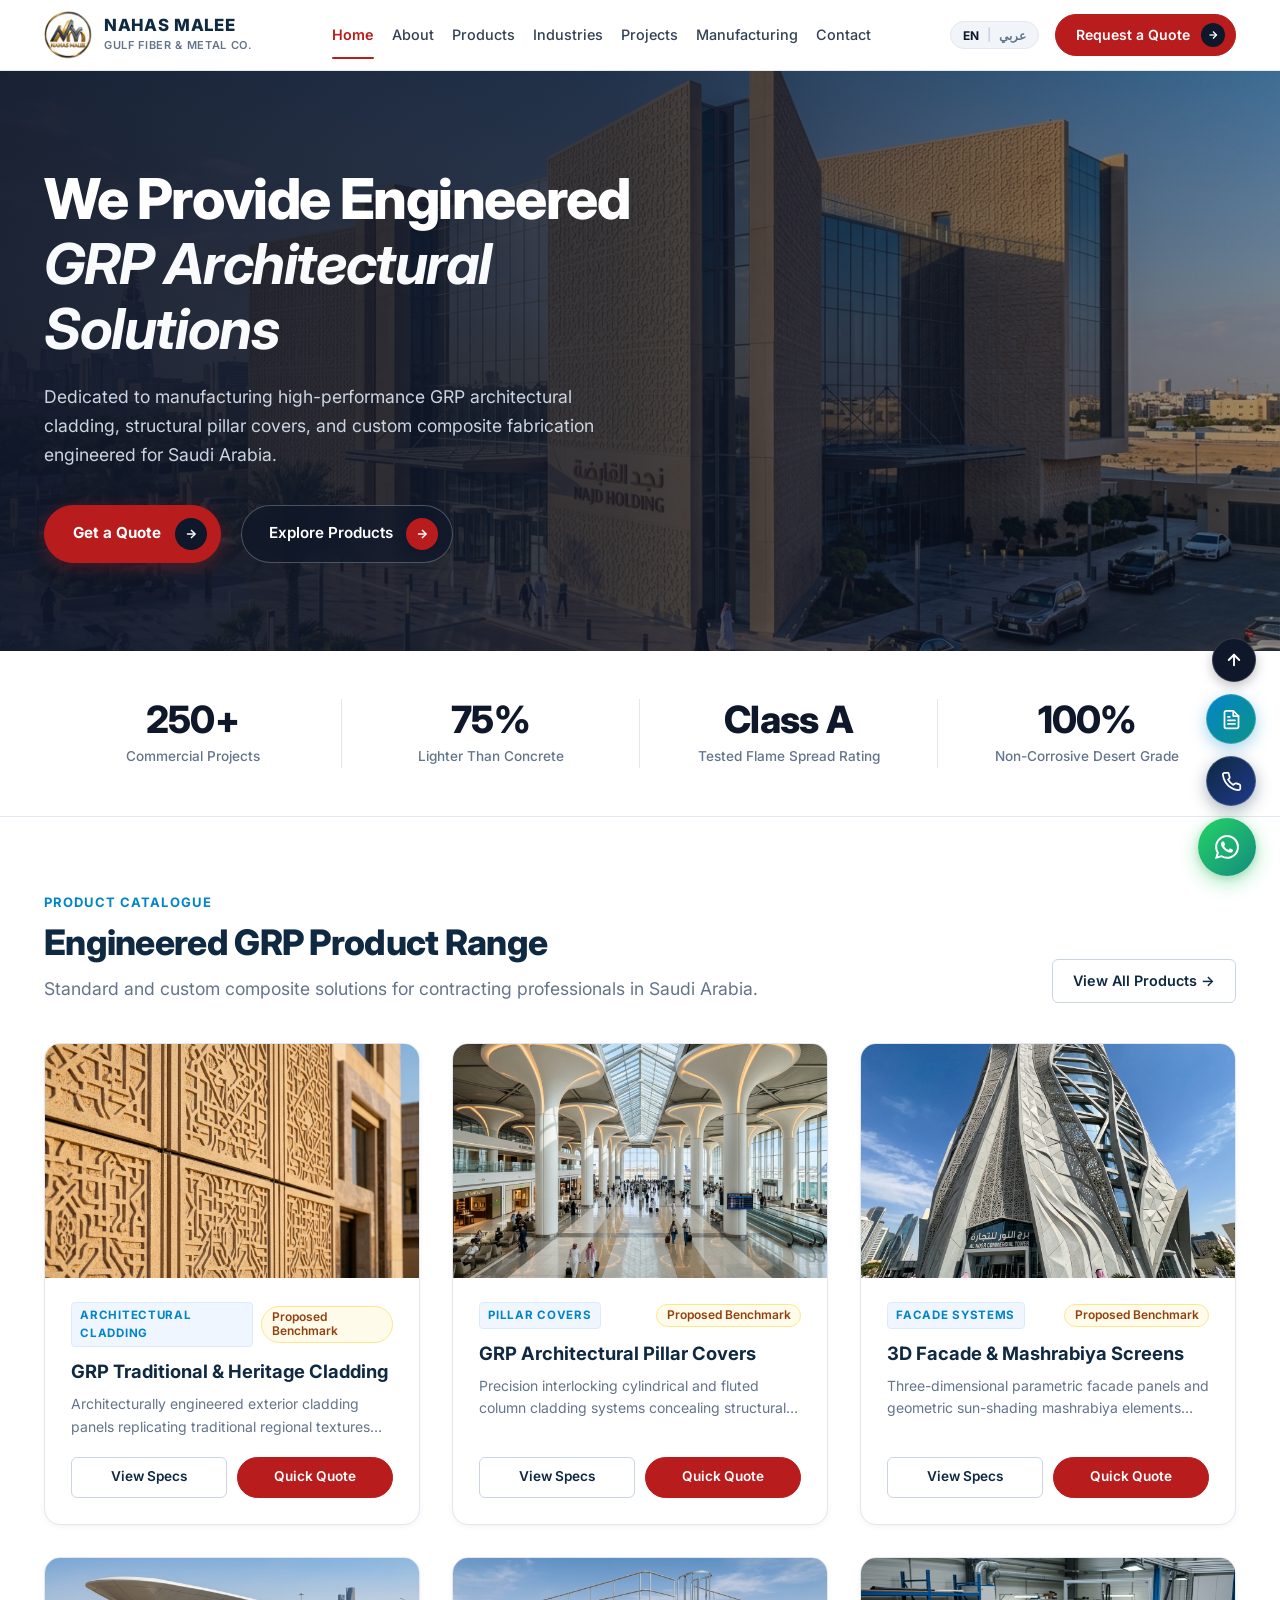
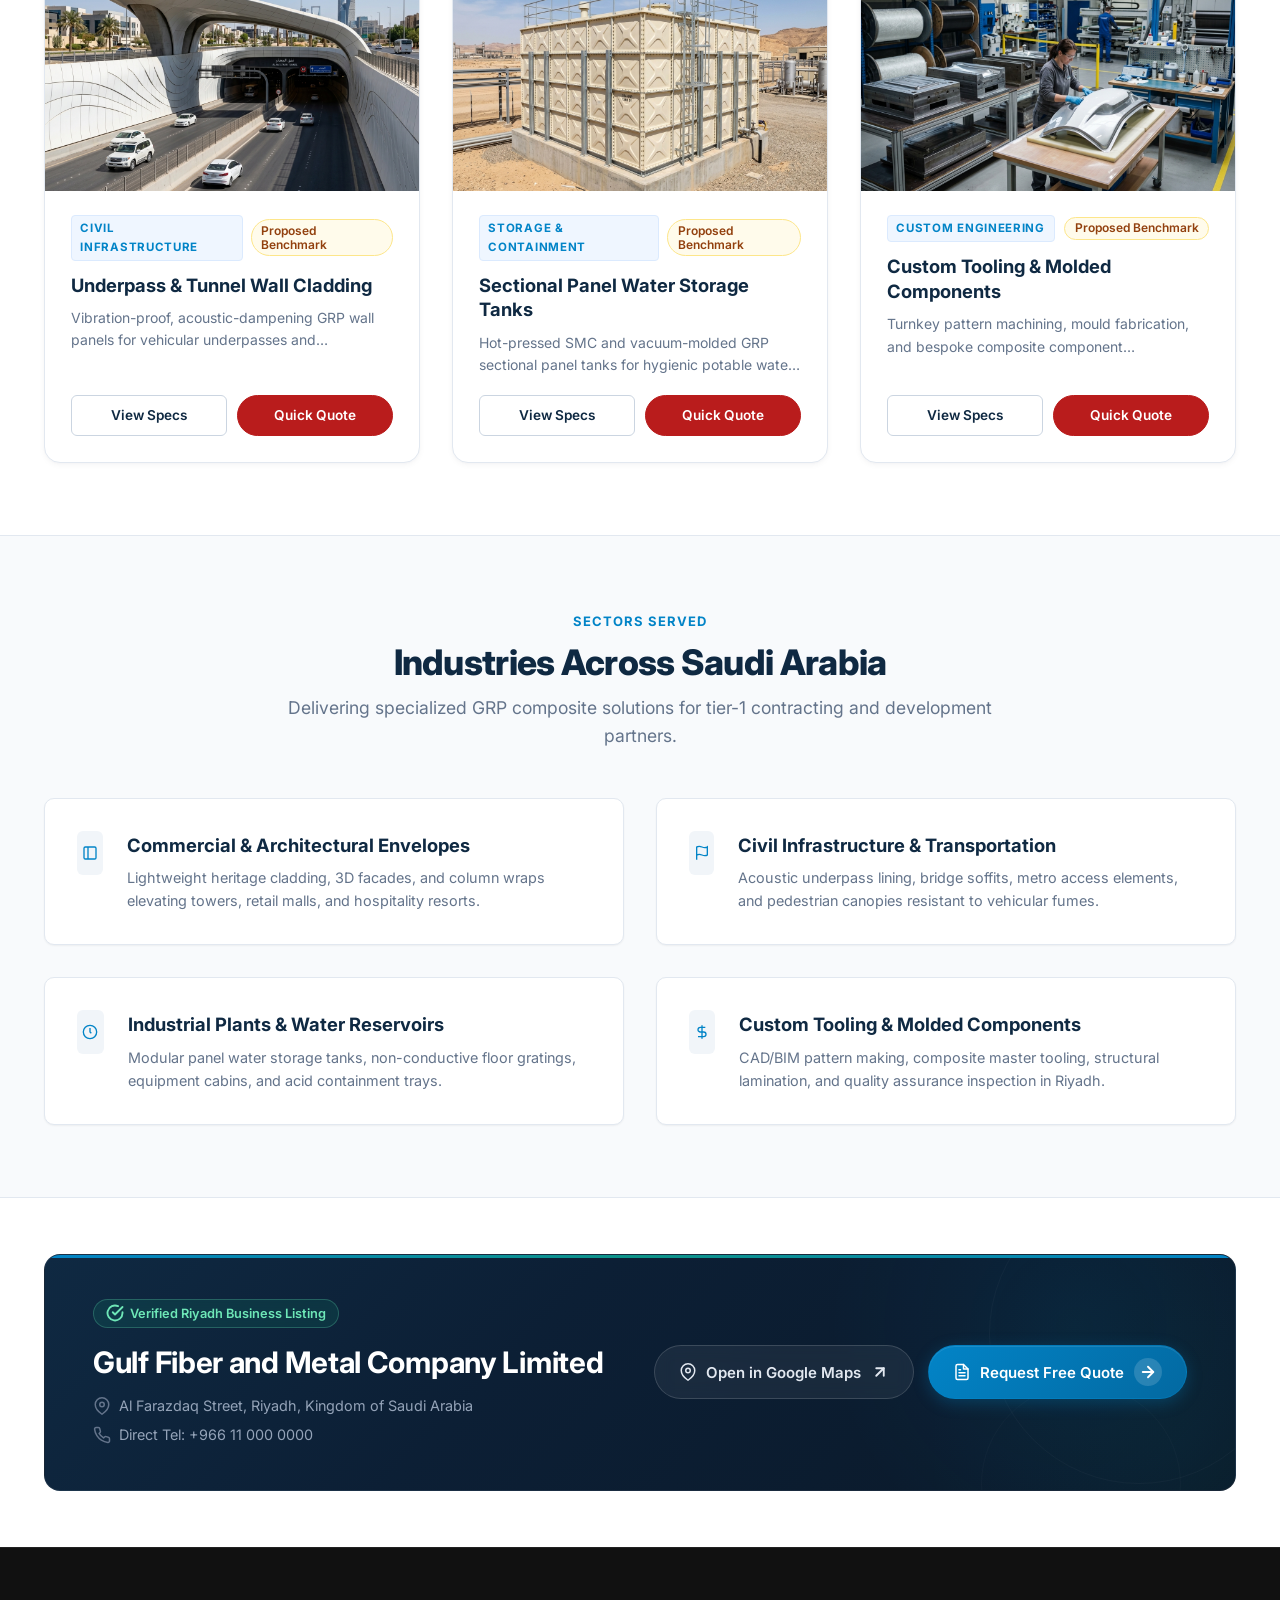
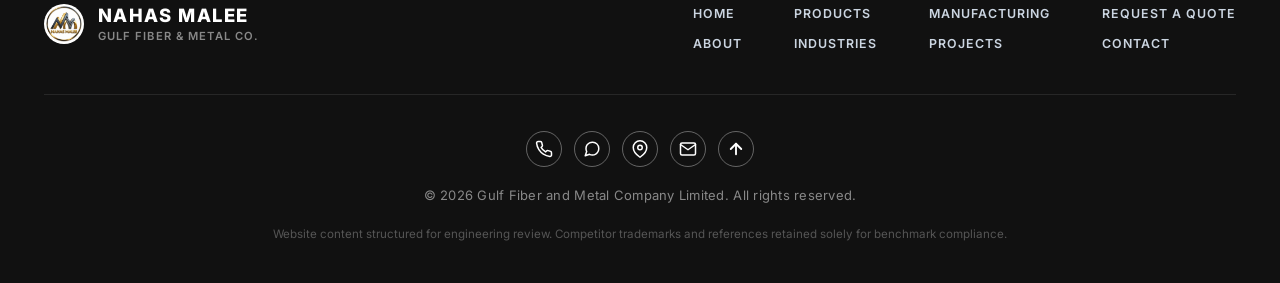
==== index.html @ 070c6c9c "Initial commit of Metals & Fibres website" ====
<!DOCTYPE html>
<html lang="en" dir="ltr">
<head>
  <meta charset="UTF-8">
  <meta name="viewport" content="width=device-width, initial-scale=1.0">
  <title data-i18n="siteTitle">Gulf Fiber and Metal Company Limited | Engineered GRP Solutions</title>
  <meta name="description" content="Gulf Fiber and Metal Company Limited is a leading GRP (Glass Reinforced Plastic) composite and architectural manufacturer in Riyadh, Saudi Arabia. Manufacturing traditional cladding, pillar covers, facades, and industrial containment.">
  <meta name="keywords" content="GRP manufacturer Riyadh, GRP cladding Saudi Arabia, GRP pillar covers, fiberglass panels Riyadh, architectural composite Saudi Arabia, Gulf Fiber and Metal">
  <meta name="author" content="Gulf Fiber and Metal Company Limited">
  
  <!-- Open Graph -->
  <meta property="og:type" content="website">
  <meta property="og:title" content="Gulf Fiber and Metal Company Limited | Engineered GRP Solutions">
  <meta property="og:description" content="Engineered GRP composite solutions for modern construction and infrastructure in Saudi Arabia.">
  <meta property="og:image" content="images/hero-cladding.jpg">
  <meta property="og:locale" content="en_US">
  <meta property="og:locale:alternate" content="ar_SA">

  <!-- Schema.org JSON-LD -->
  <script type="application/ld+json">
  {
    "@context": "https://schema.org",
    "@type": "LocalBusiness",
    "name": "Gulf Fiber and Metal Company Limited",
    "alternateName": "شركة الخليج للألياف والمعادن المحدودة",
    "description": "Manufacturer of Glass Reinforced Plastic (GRP) architectural cladding, pillar covers, 3D facades, and industrial composite solutions.",
    "address": {
      "@type": "PostalAddress",
      "streetAddress": "Al Farazdaq Street",
      "addressLocality": "Riyadh",
      "addressRegion": "Riyadh Province",
      "addressCountry": "SA"
    },
    "geo": {
      "@type": "GeoCoordinates",
      "latitude": "24.6644",
      "longitude": "46.7262"
    },
    "hasMap": "https://maps.app.goo.gl/xMrUYhAomJYPqUns5",
    "priceRange": "$$$",
    "currenciesAccepted": "SAR"
  }
  </script>

  <!-- Google Fonts: Inter & IBM Plex Sans Arabic -->
  <link rel="preconnect" href="https://fonts.googleapis.com">
  <link rel="preconnect" href="https://fonts.gstatic.com" crossorigin>
  <link href="https://fonts.googleapis.com/css2?family=IBM+Plex+Sans+Arabic:wght@400;500;600;700&family=Inter:wght@400;500;600;700;800&display=swap" rel="stylesheet">

  <!-- Stylesheets -->
  <link rel="stylesheet" href="css/main.css">
  <link rel="stylesheet" href="css/rtl.css">
</head>
<body>

  <!-- Minimal Sleek Navigation matching user reference -->
  <header class="site-header">
    <div class="container header-inner">
      <a href="index.html" class="brand-logo" aria-label="Nahas Malee - Gulf Fiber and Metal Company Limited">
        <img src="images/logo-nahas-malee.jpg" alt="Nahas Malee - Gulf Fiber and Metal Logo">
        <div class="brand-info">
          <span class="brand-name" data-i18n="brandName">NAHAS MALEE</span>
          <span class="brand-tagline" data-i18n="brandSub">Gulf Fiber &amp; Metal Co.</span>
        </div>
      </a>

      <!-- Desktop Nav with single-line concise items -->
      <nav class="main-nav" aria-label="Main Navigation">
        <a href="index.html" class="nav-link active" data-i18n="navHome">Home</a>
        <a href="about.html" class="nav-link" data-i18n="navAbout">About</a>
        <a href="products.html" class="nav-link" data-i18n="navProducts">Products</a>
        <a href="industries.html" class="nav-link" data-i18n="navIndustries">Industries</a>
        <a href="projects.html" class="nav-link" data-i18n="navProjects">Projects</a>
        <a href="manufacturing.html" class="nav-link" data-i18n="navManufacturing">Manufacturing</a>
        <a href="contact.html" class="nav-link" data-i18n="navContact">Contact</a>
      </nav>

      <div class="header-right">
        <!-- Language Switcher -->
        <div class="lang-badge">
          <button type="button" class="lang-btn active" data-lang="en">EN</button>
          <span style="color: #CBD5E1;">|</span>
          <button type="button" class="lang-btn" data-lang="ar">عربي</button>
        </div>

        <a href="quote.html" class="btn-header-quote">
          <span data-i18n="requestQuoteNav">Request a Quote</span>
          <span class="arrow-circle">
            <svg viewBox="0 0 24 24" fill="none" stroke="currentColor" stroke-width="2.5"><line x1="5" y1="12" x2="19" y2="12"></line><polyline points="12 5 19 12 12 19"></polyline></svg>
          </span>
        </a>

        <!-- Mobile Toggle -->
        <button type="button" class="mobile-toggle" id="mobileToggle" aria-label="Toggle navigation menu">
          <svg viewBox="0 0 24 24" fill="none" stroke="currentColor" stroke-width="2"><line x1="3" y1="12" x2="21" y2="12"></line><line x1="3" y1="6" x2="21" y2="6"></line><line x1="3" y1="18" x2="21" y2="18"></line></svg>
        </button>
      </div>
    </div>
  </header>

  <!-- Mobile Drawer Menu -->
  <div class="mobile-nav-drawer" id="mobileDrawer">
    <nav class="mobile-nav-links">
      <a href="index.html" class="nav-link active" data-i18n="navHome">Home</a>
      <a href="about.html" class="nav-link" data-i18n="navAbout">About</a>
      <a href="products.html" class="nav-link" data-i18n="navProducts">Products</a>
      <a href="industries.html" class="nav-link" data-i18n="navIndustries">Industries</a>
      <a href="projects.html" class="nav-link" data-i18n="navProjects">Projects</a>
      <a href="manufacturing.html" class="nav-link" data-i18n="navManufacturing">Manufacturing</a>
      <a href="contact.html" class="nav-link" data-i18n="navContact">Contact</a>
    </nav>
    <div class="mobile-nav-cta">
      <a href="quote.html" class="btn-primary" data-i18n="requestQuoteNav">Request a Quote</a>
    </div>
  </div>

  <!-- ROOFTIX-STYLE CINEMATIC HERO SECTION -->
  <section class="hero-cinematic">
    <div class="container">
      <div class="hero-cinematic-inner">
        
        <!-- Headline Matching Reference -->
        <h1 class="hero-cinematic-title">
          <span data-i18n="heroTitle1">We Provide Engineered</span><br>
          <em data-i18n="heroTitle2">GRP Architectural Solutions</em>
        </h1>

        <!-- Lead Paragraph -->
        <p class="hero-cinematic-lead" data-i18n="heroSubtext">
          Dedicated to manufacturing high-performance GRP architectural cladding, structural pillar covers, and custom composite fabrication engineered for Saudi Arabia.
        </p>

        <!-- Two Action Buttons with Round Arrow Circles -->
        <div class="hero-cinematic-actions">
          <a href="quote.html" class="btn-pill-primary">
            <span data-i18n="btnRequestQuote">Get a Quote</span>
            <span class="arrow-circle">
              <svg viewBox="0 0 24 24" fill="none" stroke="currentColor" stroke-width="2.5"><line x1="5" y1="12" x2="19" y2="12"></line><polyline points="12 5 19 12 12 19"></polyline></svg>
            </span>
          </a>
          <a href="products.html" class="btn-pill-secondary">
            <span data-i18n="btnExploreProducts">Explore Products</span>
            <span class="arrow-circle">
              <svg viewBox="0 0 24 24" fill="none" stroke="currentColor" stroke-width="2.5"><line x1="5" y1="12" x2="19" y2="12"></line><polyline points="12 5 19 12 12 19"></polyline></svg>
            </span>
          </a>
        </div>

      </div>
    </div>
  </section>

  <!-- Metrics Strip Centered with Dividers matching Rooftix -->
  <div class="metrics-strip">
    <div class="container metrics-grid">
      <div class="metric-item">
        <span class="metric-val">250+</span>
        <span class="metric-label">Commercial Projects</span>
      </div>
      <div class="metric-item">
        <span class="metric-val">75%</span>
        <span class="metric-label">Lighter Than Concrete</span>
      </div>
      <div class="metric-item">
        <span class="metric-val">Class A</span>
        <span class="metric-label">Tested Flame Spread Rating</span>
      </div>
      <div class="metric-item">
        <span class="metric-val">100%</span>
        <span class="metric-label">Non-Corrosive Desert Grade</span>
      </div>
    </div>
  </div>

  <!-- Featured Products Section (Real Photography) -->
  <section class="section">
    <div class="container">
      <div style="display: flex; justify-content: space-between; align-items: flex-end; margin-bottom: 2.5rem; flex-wrap: wrap; gap: 1rem;">
        <div>
          <span class="section-eyebrow">Product Catalogue</span>
          <h2 class="section-title">Engineered GRP Product Range</h2>
          <p class="section-lead">Standard and custom composite solutions for contracting professionals in Saudi Arabia.</p>
        </div>
        <a href="products.html" class="btn-outline">
          View All Products &rarr;
        </a>
      </div>

      <div class="grid-3">
        <!-- Product 1 -->
        <div class="product-card">
          <div class="product-img-wrap">
            <img src="images/prod-cladding.jpg" alt="GRP Traditional Heritage Cladding" loading="lazy">
          </div>
          <div class="product-body">
            <div class="product-meta">
              <span class="product-category-tag">Architectural Cladding</span>
              <span class="badge badge-proposed">Proposed Benchmark</span>
            </div>
            <h3 class="product-title">GRP Traditional &amp; Heritage Cladding</h3>
            <p class="product-desc">Architecturally engineered exterior cladding panels replicating traditional regional textures with lightweight durability and extreme UV resistance.</p>
            <div class="product-actions">
              <a href="product-detail.html?id=grp-traditional-cladding" class="btn-outline">View Specs</a>
              <a href="quote.html?product=GRP%20Traditional%20Cladding" class="btn-primary">Quick Quote</a>
            </div>
          </div>
        </div>

        <!-- Product 2 -->
        <div class="product-card">
          <div class="product-img-wrap">
            <img src="images/prod-pillar.jpg" alt="GRP Architectural Pillar Covers" loading="lazy">
          </div>
          <div class="product-body">
            <div class="product-meta">
              <span class="product-category-tag">Pillar Covers</span>
              <span class="badge badge-proposed">Proposed Benchmark</span>
            </div>
            <h3 class="product-title">GRP Architectural Pillar Covers</h3>
            <p class="product-desc">Precision interlocking cylindrical and fluted column cladding systems concealing structural steel columns with seamless concealed brackets.</p>
            <div class="product-actions">
              <a href="product-detail.html?id=grp-pillar-covers" class="btn-outline">View Specs</a>
              <a href="quote.html?product=GRP%20Pillar%20Covers" class="btn-primary">Quick Quote</a>
            </div>
          </div>
        </div>

        <!-- Product 3 -->
        <div class="product-card">
          <div class="product-img-wrap">
            <img src="images/prod-facade.jpg" alt="3D Facade and Mashrabiya Screens" loading="lazy">
          </div>
          <div class="product-body">
            <div class="product-meta">
              <span class="product-category-tag">Facade Systems</span>
              <span class="badge badge-proposed">Proposed Benchmark</span>
            </div>
            <h3 class="product-title">3D Facade &amp; Mashrabiya Screens</h3>
            <p class="product-desc">Three-dimensional parametric facade panels and geometric sun-shading mashrabiya elements engineered for modern Saudi commercial towers.</p>
            <div class="product-actions">
              <a href="product-detail.html?id=grp-facade-elements" class="btn-outline">View Specs</a>
              <a href="quote.html?product=3D%20Facade%20Screens" class="btn-primary">Quick Quote</a>
            </div>
          </div>
        </div>

        <!-- Product 4 -->
        <div class="product-card">
          <div class="product-img-wrap">
            <img src="images/prod-canopy.jpg" alt="Underpass and Tunnel Wall Cladding" loading="lazy">
          </div>
          <div class="product-body">
            <div class="product-meta">
              <span class="product-category-tag">Civil Infrastructure</span>
              <span class="badge badge-proposed">Proposed Benchmark</span>
            </div>
            <h3 class="product-title">Underpass &amp; Tunnel Wall Cladding</h3>
            <p class="product-desc">Vibration-proof, acoustic-dampening GRP wall panels for vehicular underpasses and cantilevered architectural entrance canopies.</p>
            <div class="product-actions">
              <a href="product-detail.html?id=grp-canopies-underpass" class="btn-outline">View Specs</a>
              <a href="quote.html?product=Underpass%20Wall%20Cladding" class="btn-primary">Quick Quote</a>
            </div>
          </div>
        </div>

        <!-- Product 5 -->
        <div class="product-card">
          <div class="product-img-wrap">
            <img src="images/prod-tank.jpg" alt="Sectional Panel Water Tanks" loading="lazy">
          </div>
          <div class="product-body">
            <div class="product-meta">
              <span class="product-category-tag">Storage &amp; Containment</span>
              <span class="badge badge-proposed">Proposed Benchmark</span>
            </div>
            <h3 class="product-title">Sectional Panel Water Storage Tanks</h3>
            <p class="product-desc">Hot-pressed SMC and vacuum-molded GRP sectional panel tanks for hygienic potable water, irrigation, and firefighting reserves.</p>
            <div class="product-actions">
              <a href="product-detail.html?id=grp-sectional-water-tanks" class="btn-outline">View Specs</a>
              <a href="quote.html?product=Sectional%20Water%20Tanks" class="btn-primary">Quick Quote</a>
            </div>
          </div>
        </div>

        <!-- Product 6 -->
        <div class="product-card">
          <div class="product-img-wrap">
            <img src="images/prod-custom.jpg" alt="Custom Molded Composite Components" loading="lazy">
          </div>
          <div class="product-body">
            <div class="product-meta">
              <span class="product-category-tag">Custom Engineering</span>
              <span class="badge badge-proposed">Proposed Benchmark</span>
            </div>
            <h3 class="product-title">Custom Tooling &amp; Molded Components</h3>
            <p class="product-desc">Turnkey pattern machining, mould fabrication, and bespoke composite component manufacturing directly from your CAD/BIM specifications.</p>
            <div class="product-actions">
              <a href="product-detail.html?id=grp-custom-fabrication" class="btn-outline">View Specs</a>
              <a href="quote.html?product=Custom%20Moulded%20GRP" class="btn-primary">Quick Quote</a>
            </div>
          </div>
        </div>
      </div>
    </div>
  </section>

  <!-- Industries Grid Section -->
  <section class="section section-subtle">
    <div class="container">
      <div class="section-header text-center">
        <span class="section-eyebrow">Sectors Served</span>
        <h2 class="section-title">Industries Across Saudi Arabia</h2>
        <p class="section-lead">Delivering specialized GRP composite solutions for tier-1 contracting and development partners.</p>
      </div>

      <div class="grid-2">
        <div class="card" style="display: flex; gap: 1.5rem; align-items: flex-start;">
          <div class="card-icon" style="margin-bottom: 0;">
            <svg viewBox="0 0 24 24" fill="none" stroke="currentColor" stroke-width="2"><rect x="3" y="3" width="18" height="18" rx="2" ry="2"></rect><line x1="9" y1="3" x2="9" y2="21"></line></svg>
          </div>
          <div>
            <h3 style="font-size: 1.15rem; margin-bottom: 0.35rem; color: #0F2942;">Commercial &amp; Architectural Envelopes</h3>
            <p style="font-size: 0.9rem; color: #64748B; margin-bottom: 0;">Lightweight heritage cladding, 3D facades, and column wraps elevating towers, retail malls, and hospitality resorts.</p>
          </div>
        </div>

        <div class="card" style="display: flex; gap: 1.5rem; align-items: flex-start;">
          <div class="card-icon" style="margin-bottom: 0;">
            <svg viewBox="0 0 24 24" fill="none" stroke="currentColor" stroke-width="2"><path d="M4 15s1-1 4-1 5 2 8 2 4-1 4-1V3s-1 1-4 1-5-2-8-2-4 1-4 1z"></path><line x1="4" y1="22" x2="4" y2="15"></line></svg>
          </div>
          <div>
            <h3 style="font-size: 1.15rem; margin-bottom: 0.35rem; color: #0F2942;">Civil Infrastructure &amp; Transportation</h3>
            <p style="font-size: 0.9rem; color: #64748B; margin-bottom: 0;">Acoustic underpass lining, bridge soffits, metro access elements, and pedestrian canopies resistant to vehicular fumes.</p>
          </div>
        </div>

        <div class="card" style="display: flex; gap: 1.5rem; align-items: flex-start;">
          <div class="card-icon" style="margin-bottom: 0;">
            <svg viewBox="0 0 24 24" fill="none" stroke="currentColor" stroke-width="2"><circle cx="12" cy="12" r="10"></circle><polyline points="12 6 12 12 14 14"></polyline></svg>
          </div>
          <div>
            <h3 style="font-size: 1.15rem; margin-bottom: 0.35rem; color: #0F2942;">Industrial Plants &amp; Water Reservoirs</h3>
            <p style="font-size: 0.9rem; color: #64748B; margin-bottom: 0;">Modular panel water storage tanks, non-conductive floor gratings, equipment cabins, and acid containment trays.</p>
          </div>
        </div>

        <div class="card" style="display: flex; gap: 1.5rem; align-items: flex-start;">
          <div class="card-icon" style="margin-bottom: 0;">
            <svg viewBox="0 0 24 24" fill="none" stroke="currentColor" stroke-width="2"><path d="M12 2v20M17 5H9.5a3.5 3.5 0 0 0 0 7h5a3.5 3.5 0 0 1 0 7H6"></path></svg>
          </div>
          <div>
            <h3 style="font-size: 1.15rem; margin-bottom: 0.35rem; color: #0F2942;">Custom Tooling &amp; Molded Components</h3>
            <p style="font-size: 0.9rem; color: #64748B; margin-bottom: 0;">CAD/BIM pattern making, composite master tooling, structural lamination, and quality assurance inspection in Riyadh.</p>
          </div>
        </div>
      </div>
    </div>
  </section>

  <!-- Riyadh Office Location Ribbon -->
  <section class="section" style="padding-top: 3.5rem; padding-bottom: 3.5rem;">
    <div class="container">
      <div class="office-ribbon">
        <!-- Decorative background pattern -->
        <div class="office-ribbon-pattern" aria-hidden="true"></div>
        <!-- Accent top border -->
        <div class="office-ribbon-accent" aria-hidden="true"></div>

        <div class="office-ribbon-content">
          <!-- Left: Company info -->
          <div class="office-ribbon-info">
            <span class="badge badge-verified office-ribbon-badge">
              <svg width="14" height="14" viewBox="0 0 24 24" fill="none" stroke="currentColor" stroke-width="2.5" stroke-linecap="round" stroke-linejoin="round" style="flex-shrink:0"><path d="M22 11.08V12a10 10 0 1 1-5.93-9.14"/><polyline points="22 4 12 14.01 9 11.01"/></svg>
              Verified Riyadh Business Listing
            </span>
            <h2 class="office-ribbon-title">Gulf Fiber and Metal Company Limited</h2>
            <div class="office-ribbon-details">
              <div class="office-ribbon-detail-item">
                <svg width="16" height="16" viewBox="0 0 24 24" fill="none" stroke="currentColor" stroke-width="2" stroke-linecap="round" stroke-linejoin="round"><path d="M21 10c0 7-9 13-9 13s-9-6-9-13a9 9 0 0 1 18 0z"/><circle cx="12" cy="10" r="3"/></svg>
                <span>Al Farazdaq Street, Riyadh, Kingdom of Saudi Arabia</span>
              </div>
              <div class="office-ribbon-detail-item">
                <svg width="16" height="16" viewBox="0 0 24 24" fill="none" stroke="currentColor" stroke-width="2" stroke-linecap="round" stroke-linejoin="round"><path d="M22 16.92v3a2 2 0 0 1-2.18 2 19.79 19.79 0 0 1-8.63-3.07 19.5 19.5 0 0 1-6-6 19.79 19.79 0 0 1-3.07-8.67A2 2 0 0 1 4.11 2h3a2 2 0 0 1 2 1.72c.127.96.362 1.903.7 2.81a2 2 0 0 1-.45 2.11L8.09 9.91a16 16 0 0 0 6 6l1.27-1.27a2 2 0 0 1 2.11-.45c.907.338 1.85.573 2.81.7A2 2 0 0 1 22 16.92z"/></svg>
                <span>Direct Tel: +966 11 000 0000</span>
              </div>
            </div>
          </div>

          <!-- Right: Action buttons -->
          <div class="office-ribbon-actions">
            <a href="https://maps.app.goo.gl/xMrUYhAomJYPqUns5" target="_blank" rel="noopener noreferrer" class="office-ribbon-btn office-ribbon-btn-outline">
              <svg width="18" height="18" viewBox="0 0 24 24" fill="none" stroke="currentColor" stroke-width="2" stroke-linecap="round" stroke-linejoin="round"><path d="M21 10c0 7-9 13-9 13s-9-6-9-13a9 9 0 0 1 18 0z"/><circle cx="12" cy="10" r="3"/></svg>
              Open in Google Maps
              <svg width="14" height="14" viewBox="0 0 24 24" fill="none" stroke="currentColor" stroke-width="2.5" stroke-linecap="round" stroke-linejoin="round"><line x1="7" y1="17" x2="17" y2="7"/><polyline points="7 7 17 7 17 17"/></svg>
            </a>
            <a href="quote.html" class="office-ribbon-btn office-ribbon-btn-primary">
              <svg width="18" height="18" viewBox="0 0 24 24" fill="none" stroke="currentColor" stroke-width="2" stroke-linecap="round" stroke-linejoin="round"><path d="M14 2H6a2 2 0 0 0-2 2v16a2 2 0 0 0 2 2h12a2 2 0 0 0 2-2V8z"/><polyline points="14 2 14 8 20 8"/><line x1="16" y1="13" x2="8" y2="13"/><line x1="16" y1="17" x2="8" y2="17"/><polyline points="10 9 9 9 8 9"/></svg>
              Request Free Quote
              <span class="office-ribbon-btn-arrow">
                <svg width="16" height="16" viewBox="0 0 24 24" fill="none" stroke="currentColor" stroke-width="2.5" stroke-linecap="round" stroke-linejoin="round"><line x1="5" y1="12" x2="19" y2="12"/><polyline points="12 5 19 12 12 19"/></svg>
              </span>
            </a>
          </div>
        </div>
      </div>
    </div>
  </section>

  <!-- Minimal Dark Footer (Matches Reference Aesthetic) -->
  <footer class="site-footer">
    <div class="container">
      <div class="footer-top-row">
        <div class="footer-brand-block">
          <a href="index.html" class="footer-brand-link">
            <img src="images/logo-nahas-malee.jpg" alt="Nahas Malee Logo" class="footer-brand-logo-img">
            <div class="footer-brand-text">
              <span class="footer-brand-title" data-i18n="brandName">NAHAS MALEE</span>
              <span class="footer-brand-slogan" data-i18n="brandSub">GULF FIBER &amp; METAL CO.</span>
            </div>
          </a>
        </div>

        <nav class="footer-nav-columns" aria-label="Footer Navigation">
          <div class="footer-nav-col">
            <a href="index.html" data-i18n="navHome">Home</a>
            <a href="about.html" data-i18n="navAbout">About Us</a>
          </div>
          <div class="footer-nav-col">
            <a href="products.html" data-i18n="navProducts">Products</a>
            <a href="industries.html" data-i18n="navIndustries">Industries</a>
          </div>
          <div class="footer-nav-col">
            <a href="manufacturing.html" data-i18n="navManufacturing">Manufacturing</a>
            <a href="projects.html" data-i18n="navProjects">Projects</a>
          </div>
          <div class="footer-nav-col">
            <a href="quote.html" data-i18n="requestQuoteNav">Request Quote</a>
            <a href="contact.html" data-i18n="navContact">Contact Us</a>
          </div>
        </nav>
      </div>

      <div class="footer-divider-line"></div>

      <div class="footer-bottom-centered">
        <div class="footer-social-circles">
          <a href="tel:+966110000000" class="footer-circle-btn" aria-label="Phone" title="+966 11 000 0000">
            <svg width="15" height="15" viewBox="0 0 24 24" fill="none" stroke="currentColor" stroke-width="2" stroke-linecap="round" stroke-linejoin="round"><path d="M22 16.92v3a2 2 0 0 1-2.18 2 19.79 19.79 0 0 1-8.63-3.07 19.5 19.5 0 0 1-6-6 19.79 19.79 0 0 1-3.07-8.67A2 2 0 0 1 4.11 2h3a2 2 0 0 1 2 1.72c.127.96.362 1.903.7 2.81a2 2 0 0 1-.45 2.11L8.09 9.91a16 16 0 0 0 6 6l1.27-1.27a2 2 0 0 1 2.11-.45c.907.338 1.85.573 2.81.7A2 2 0 0 1 22 16.92z"/></svg>
          </a>
          <a href="https://wa.me/966500000000" target="_blank" rel="noopener noreferrer" class="footer-circle-btn" aria-label="WhatsApp" title="WhatsApp: +966 50 000 0000">
            <svg width="15" height="15" viewBox="0 0 24 24" fill="none" stroke="currentColor" stroke-width="2" stroke-linecap="round" stroke-linejoin="round"><path d="M21 11.5a8.38 8.38 0 0 1-.9 3.8 8.5 8.5 0 0 1-7.6 4.7 8.38 8.38 0 0 1-3.8-.9L3 21l1.9-5.7a8.38 8.38 0 0 1-.9-3.8 8.5 8.5 0 0 1 4.7-7.6 8.38 8.38 0 0 1 3.8-.9h.5a8.48 8.48 0 0 1 8 8v.5z"/></svg>
          </a>
          <a href="https://maps.app.goo.gl/xMrUYhAomJYPqUns5" target="_blank" rel="noopener noreferrer" class="footer-circle-btn" aria-label="Google Maps" title="Al Farazdaq St, Riyadh Location">
            <svg width="15" height="15" viewBox="0 0 24 24" fill="none" stroke="currentColor" stroke-width="2" stroke-linecap="round" stroke-linejoin="round"><path d="M21 10c0 7-9 13-9 13s-9-6-9-13a9 9 0 0 1 18 0z"/><circle cx="12" cy="10" r="3"/></svg>
          </a>
          <a href="mailto:info@gulffiber.sa" class="footer-circle-btn" aria-label="Email" title="info@gulffiber.sa">
            <svg width="15" height="15" viewBox="0 0 24 24" fill="none" stroke="currentColor" stroke-width="2" stroke-linecap="round" stroke-linejoin="round"><path d="M4 4h16c1.1 0 2 .9 2 2v12c0 1.1-.9 2-2 2H4c-1.1 0-2-.9-2-2V6c0-1.1.9-2 2-2z"/><polyline points="22,6 12,13 2,6"/></svg>
          </a>
          <button type="button" class="footer-circle-btn" onclick="window.scrollTo({top: 0, behavior: 'smooth'})" aria-label="Back to top" title="Scroll to top">
            <svg width="14" height="14" viewBox="0 0 24 24" fill="none" stroke="currentColor" stroke-width="2.5" stroke-linecap="round" stroke-linejoin="round"><line x1="12" y1="19" x2="12" y2="5"/><polyline points="5 12 12 5 19 12"/></svg>
          </button>
        </div>

        <p class="footer-copyright-text" data-i18n="footerCopyright">&copy; 2026 Gulf Fiber and Metal Company Limited. All rights reserved.</p>
        <p class="footer-compliance-text" data-i18n="legalNotice">Al Farazdaq St, Riyadh, KSA &bull; Engineering review benchmark framework</p>
      </div>
    </div>
  </footer>

  <!-- Floating Action Buttons (WhatsApp, Phone, Quote, Scroll to Top) -->
  <div class="floating-actions" id="floatingActions" role="region" aria-label="Quick Contact &amp; Actions">
    <button type="button" class="fab-btn fab-btn-top" id="fabScrollTop" aria-label="Back to top" data-i18n-title="fabScrollTop" title="Back to top">
      <svg width="18" height="18" viewBox="0 0 24 24" fill="none" stroke="currentColor" stroke-width="2.5" stroke-linecap="round" stroke-linejoin="round">
        <line x1="12" y1="19" x2="12" y2="5"></line>
        <polyline points="5 12 12 5 19 12"></polyline>
      </svg>
      <span class="fab-tooltip" data-i18n="fabScrollTop">Back to Top</span>
    </button>

    <a href="quote.html" class="fab-btn fab-btn-quote" aria-label="Request a Quote" data-i18n-title="fabQuote" title="Request a Quote">
      <svg width="20" height="20" viewBox="0 0 24 24" fill="none" stroke="currentColor" stroke-width="2" stroke-linecap="round" stroke-linejoin="round">
        <path d="M14 2H6a2 2 0 0 0-2 2v16a2 2 0 0 0 2 2h12a2 2 0 0 0 2-2V8z"></path>
        <polyline points="14 2 14 8 20 8"></polyline>
        <line x1="16" y1="13" x2="8" y2="13"></line>
        <line x1="16" y1="17" x2="8" y2="17"></line>
        <polyline points="10 9 9 9 8 9"></polyline>
      </svg>
      <span class="fab-tooltip" data-i18n="fabQuote">Request Quote</span>
    </a>

    <a href="tel:+966500000000" class="fab-btn fab-btn-phone" aria-label="Call +966 50 000 0000" data-i18n-title="fabPhone" title="Call Us: +966 50 000 0000">
      <svg width="20" height="20" viewBox="0 0 24 24" fill="none" stroke="currentColor" stroke-width="2" stroke-linecap="round" stroke-linejoin="round">
        <path d="M22 16.92v3a2 2 0 0 1-2.18 2 19.79 19.79 0 0 1-8.63-3.07 19.5 19.5 0 0 1-6-6 19.79 19.79 0 0 1-3.07-8.67A2 2 0 0 1 4.11 2h3a2 2 0 0 1 2 1.72c.127.96.362 1.903.7 2.81a2 2 0 0 1-.45 2.11L8.09 9.91a16 16 0 0 0 6 6l1.27-1.27a2 2 0 0 1 2.11-.45c.907.338 1.85.573 2.81.7A2 2 0 0 1 22 16.92z"></path>
      </svg>
      <span class="fab-tooltip" data-i18n="fabPhone">Call Us: +966 50 000 0000</span>
    </a>

    <a href="https://wa.me/966500000000?text=Hello%20Gulf%20Fiber%20and%20Metal%20Company.%20I%20would%20like%20to%20inquire%20about%20GRP%20products." target="_blank" rel="noopener noreferrer" class="fab-btn fab-btn-whatsapp" aria-label="Chat on WhatsApp" data-i18n-title="fabWhatsApp" title="Chat on WhatsApp">
      <span class="fab-pulse"></span>
      <svg width="28" height="28" viewBox="0 0 24 24" fill="currentColor">
        <path d="M17.472 14.382c-.297-.149-1.758-.867-2.03-.967-.273-.099-.471-.148-.67.15-.197.297-.767.966-.94 1.164-.173.199-.347.223-.644.075-.297-.15-1.255-.463-2.39-1.475-.883-.788-1.48-1.761-1.653-2.059-.173-.297-.018-.458.13-.606.134-.133.298-.347.446-.52.149-.174.198-.298.298-.497.099-.198.05-.371-.025-.52-.075-.149-.669-1.612-.916-2.207-.242-.579-.487-.5-.669-.51-.173-.008-.371-.01-.57-.01-.198 0-.52.074-.792.372-.272.297-1.04 1.016-1.04 2.479 0 1.462 1.065 2.875 1.213 3.074.149.198 2.096 3.2 5.077 4.487.709.306 1.262.489 1.694.625.712.227 1.36.195 1.871.118.571-.085 1.758-.719 2.006-1.413.248-.694.248-1.289.173-1.413-.074-.124-.272-.198-.57-.347m-5.421 7.403h-.004a9.87 9.87 0 01-5.031-1.378l-.361-.214-3.741.982.998-3.648-.235-.374a9.86 9.86 0 01-1.51-5.26c.001-5.45 4.436-9.884 9.888-9.884 2.64 0 5.122 1.03 6.988 2.898a9.825 9.825 0 012.893 6.994c-.003 5.45-4.437 9.884-9.885 9.884m8.413-18.297A11.815 11.815 0 0012.05 0C5.495 0 .16 5.335.157 11.892c0 2.096.547 4.142 1.588 5.945L.057 24l6.305-1.654a11.882 11.882 0 005.683 1.448h.005c6.554 0 11.89-5.335 11.893-11.893a11.821 11.821 0 00-3.48-8.413z"/>
      </svg>
      <span class="fab-tooltip" data-i18n="fabWhatsApp">Chat on WhatsApp</span>
    </a>
  </div>

  <!-- Scripts -->
  <script src="js/products-data.js"></script>
  <script src="js/i18n.js"></script>
  <script src="js/main.js"></script>
</body>
</html>
---- css/main.css ----
/**
 * Gulf Fiber and Metal Company Limited - Main Stylesheet
 * Engineered B2B Aesthetic inspired by clean modern hero architecture (PeakGuard reference)
 * Strictly constrained SVG icons, editorial heading typography, and real commercial photography.
 */

:root {
  /* Brand Colors */
  --color-sky-bg: #EEF5FB;
  --color-sky-light: #F7FAFC;
  --color-bg-page: #FFFFFF;
  --color-bg-card: #FFFFFF;
  --color-bg-subtle: #F8FAFC;
  --color-bg-dark: #0F172A;

  --color-primary: #0F2942;
  --color-primary-hover: #163E63;
  --color-accent: #0284C7;
  --color-accent-hover: #0369A1;
  --color-accent-teal: #0D9488;

  /* Typography Colors */
  --color-text-main: #0F172A;
  --color-text-body: #334155;
  --color-text-muted: #64748B;
  --color-text-light: #94A3B8;

  /* Borders */
  --color-border: #E2E8F0;
  --color-border-dark: #CBD5E1;

  /* Status Badges */
  --color-verified-bg: #ECFDF5;
  --color-verified-text: #065F46;
  --color-verified-border: #A7F3D0;
  
  --color-proposed-bg: #FFFBEB;
  --color-proposed-text: #92400E;
  --color-proposed-border: #FDE68A;

  /* Geometry & Shadows */
  --radius-xs: 4px;
  --radius-sm: 6px;
  --radius-md: 10px;
  --radius-lg: 16px;
  --radius-pill: 9999px;
  
  --shadow-sm: 0 1px 2px rgba(0,0,0,0.05);
  --shadow-md: 0 4px 6px -1px rgba(0,0,0,0.07), 0 2px 4px -2px rgba(0,0,0,0.05);
  --shadow-lg: 0 10px 25px -3px rgba(15, 23, 42, 0.08);
  --shadow-hero: 0 20px 40px -10px rgba(15, 41, 66, 0.16);

  --max-width: 1240px;
  --font-sans: 'Inter', -apple-system, BlinkMacSystemFont, 'Segoe UI', Roboto, Helvetica, Arial, sans-serif;
}

/* Base Reset & Box Sizing */
*, *::before, *::after {
  box-sizing: border-box;
  margin: 0;
  padding: 0;
}

html {
  font-size: 16px;
  scroll-behavior: smooth;
  text-size-adjust: 100%;
  overflow-x: hidden;
}

body {
  font-family: var(--font-sans);
  background-color: var(--color-bg-page);
  color: var(--color-text-body);
  line-height: 1.6;
  -webkit-font-smoothing: antialiased;
  -moz-osx-font-smoothing: grayscale;
  overflow-x: hidden;
  width: 100%;
}

/* CRITICAL FIX: Images and SVGs must NEVER blow up */
img {
  display: block;
  max-width: 100%;
  height: auto;
}

svg {
  display: inline-block;
  vertical-align: middle;
  flex-shrink: 0;
  width: 18px;
  height: 18px;
  max-width: 24px;
  max-height: 24px;
}

/* Explicit SVG size enforcement across all components */
.top-item svg,
.top-bar svg,
.footer-contact-item svg,
.card-icon svg {
  width: 16px !important;
  height: 16px !important;
  max-width: 16px !important;
  max-height: 16px !important;
  display: inline-block !important;
}

a {
  color: inherit;
  text-decoration: none;
  transition: all 0.15s ease;
}

button, input, select, textarea {
  font-family: inherit;
  font-size: inherit;
}

/* Container */
.container {
  width: 100%;
  max-width: var(--max-width);
  margin-left: auto;
  margin-right: auto;
  padding-left: 1.5rem;
  padding-right: 1.5rem;
}

/* Clean Top Navigation Bar */
.site-header {
  background-color: #FFFFFF;
  border-bottom: 1px solid var(--color-border);
  position: sticky;
  top: 0;
  z-index: 1000;
  box-shadow: 0 1px 4px rgba(0, 0, 0, 0.03);
}

.header-inner {
  display: flex;
  align-items: center;
  justify-content: space-between;
  height: 70px;
}

.brand-logo {
  display: flex;
  align-items: center;
  gap: 0.75rem;
  text-decoration: none;
}

.brand-logo img {
  height: 48px;
  width: 48px;
  object-fit: contain;
  border-radius: 50%;
  flex-shrink: 0;
  transition: transform 0.2s ease;
}

.brand-logo:hover img {
  transform: scale(1.04);
}

.brand-info {
  display: flex;
  flex-direction: column;
}

.brand-name {
  font-size: 1.05rem;
  font-weight: 800;
  color: #0F2942;
  line-height: 1.15;
  letter-spacing: 0.04em;
  text-transform: uppercase;
}

.brand-tagline {
  font-size: 0.6875rem;
  font-weight: 600;
  color: #64748B;
  letter-spacing: 0.06em;
  text-transform: uppercase;
  margin-top: 2px;
}

.main-nav {
  display: flex;
  align-items: center;
  gap: clamp(0.75rem, 1.4vw, 1.6rem);
}

.nav-link {
  color: #334155;
  font-weight: 500;
  font-size: 0.9rem;
  transition: color 0.15s ease;
  padding: 0.5rem 0;
  white-space: nowrap;
  position: relative;
  text-decoration: none;
}

.nav-link:hover, .nav-link.active {
  color: #B91C1C;
  font-weight: 600;
}

.nav-link.active::after {
  content: '';
  position: absolute;
  bottom: -4px;
  left: 0;
  right: 0;
  height: 2px;
  background-color: #B91C1C;
  border-radius: 2px;
}

.header-right {
  display: flex;
  align-items: center;
  gap: 1rem;
}

/* Header Quote Button (Pill with arrow circle matching Rooftix reference) */
.btn-header-quote {
  display: inline-flex;
  align-items: center;
  gap: 0.65rem;
  background-color: #B91C1C;
  color: #FFFFFF;
  font-weight: 600;
  font-size: 0.875rem;
  padding: 0.5rem 0.65rem 0.5rem 1.25rem;
  border-radius: 9999px;
  border: 1px solid #B91C1C;
  white-space: nowrap;
  text-decoration: none;
  cursor: pointer;
  transition: all 0.2s ease;
}

.btn-header-quote:hover {
  background-color: #991B1B;
  border-color: #991B1B;
}

.btn-header-quote .arrow-circle {
  width: 24px;
  height: 24px;
  border-radius: 50%;
  background-color: #0F172A;
  display: inline-flex;
  align-items: center;
  justify-content: center;
  flex-shrink: 0;
}

.btn-header-quote .arrow-circle svg {
  width: 12px !important;
  height: 12px !important;
  color: #FFFFFF;
}

/* Standard Buttons */
.btn-primary {
  display: inline-flex;
  align-items: center;
  justify-content: center;
  gap: 0.5rem;
  background-color: #B91C1C;
  color: #FFFFFF;
  font-weight: 600;
  font-size: 0.9rem;
  padding: 0.65rem 1.4rem;
  border-radius: var(--radius-pill);
  border: 1px solid #B91C1C;
  cursor: pointer;
  transition: all 0.15s ease;
  white-space: nowrap;
}

.btn-primary:hover {
  background-color: #991B1B;
  border-color: #991B1B;
}

.btn-outline {
  display: inline-flex;
  align-items: center;
  justify-content: center;
  gap: 0.5rem;
  background-color: transparent;
  color: var(--color-primary);
  font-weight: 600;
  font-size: 0.9rem;
  padding: 0.6rem 1.25rem;
  border-radius: var(--radius-sm);
  border: 1px solid var(--color-border-dark);
  cursor: pointer;
  transition: all 0.15s ease;
  white-space: nowrap;
}

.btn-outline:hover {
  background-color: #F8FAFC;
  border-color: var(--color-primary);
}

/* Language Toggle Badge */
.lang-badge {
  display: inline-flex;
  align-items: center;
  gap: 4px;
  background: #F1F5F9;
  border: 1px solid var(--color-border);
  padding: 3px 8px;
  border-radius: var(--radius-pill);
  font-size: 0.75rem;
  font-weight: 700;
}

.lang-badge button {
  border: none;
  background: transparent;
  cursor: pointer;
  color: #64748B;
  font-weight: 600;
  padding: 2px 4px;
  border-radius: 2px;
}

.lang-badge button.active {
  color: #0F172A;
  font-weight: 700;
}

/* ROOFTIX-STYLE CINEMATIC HERO SECTION */
.hero-cinematic {
  position: relative;
  min-height: 580px;
  background-color: #0F1D30;
  background-image: 
    linear-gradient(90deg, rgba(15, 23, 42, 0.94) 0%, rgba(15, 23, 42, 0.82) 48%, rgba(15, 23, 42, 0.38) 100%), 
    url('../images/hero-cladding.jpg');
  background-position: center right;
  background-size: cover;
  background-repeat: no-repeat;
  display: flex;
  align-items: center;
  padding: 5.5rem 0 5rem;
  color: #FFFFFF;
}

.hero-cinematic-inner {
  max-width: 680px;
}

.hero-rating-badge {
  display: inline-flex;
  align-items: center;
  gap: 0.5rem;
  font-size: 0.875rem;
  font-weight: 600;
  color: #F1F5F9;
  margin-bottom: 1.5rem;
  background: rgba(15, 23, 42, 0.5);
  backdrop-filter: blur(8px);
  padding: 0.35rem 0.85rem;
  border-radius: 9999px;
  border: 1px solid rgba(255, 255, 255, 0.15);
}

.hero-rating-score {
  font-weight: 800;
  color: #FFFFFF;
}

.hero-stars {
  color: #F59E0B;
  letter-spacing: 2px;
  font-size: 0.9rem;
}

.hero-rating-sep {
  color: rgba(255, 255, 255, 0.35);
}

.hero-rating-text {
  color: #E2E8F0;
  font-weight: 500;
}

.hero-cinematic-title {
  font-size: clamp(2.35rem, 4.4vw, 3.85rem);
  font-weight: 800;
  line-height: 1.15;
  color: #FFFFFF;
  letter-spacing: -0.025em;
  margin-bottom: 1.25rem;
}

.hero-cinematic-title em {
  font-style: italic;
  font-weight: 700;
  color: #F8FAFC;
  display: block;
}

.hero-cinematic-lead {
  font-size: 1.1rem;
  line-height: 1.65;
  color: #CBD5E1;
  margin-bottom: 2.25rem;
  max-width: 580px;
}

.hero-cinematic-actions {
  display: flex;
  align-items: center;
  gap: 1.25rem;
  flex-wrap: wrap;
}

.btn-pill-primary {
  display: inline-flex;
  align-items: center;
  gap: 0.85rem;
  background-color: #B91C1C;
  color: #FFFFFF;
  font-weight: 700;
  font-size: 0.95rem;
  padding: 0.75rem 0.85rem 0.75rem 1.75rem;
  border-radius: 9999px;
  border: 1px solid #B91C1C;
  cursor: pointer;
  text-decoration: none;
  transition: all 0.2s ease;
  box-shadow: 0 4px 16px rgba(185, 28, 28, 0.35);
  white-space: nowrap;
}

.btn-pill-primary:hover {
  background-color: #991B1B;
  border-color: #991B1B;
  transform: translateY(-1px);
}

.btn-pill-primary .arrow-circle {
  width: 32px;
  height: 32px;
  border-radius: 50%;
  background-color: #0F172A;
  display: inline-flex;
  align-items: center;
  justify-content: center;
  flex-shrink: 0;
}

.btn-pill-primary .arrow-circle svg {
  width: 14px !important;
  height: 14px !important;
  color: #FFFFFF;
}

.btn-pill-secondary {
  display: inline-flex;
  align-items: center;
  gap: 0.85rem;
  background-color: rgba(15, 23, 42, 0.65);
  color: #FFFFFF;
  font-weight: 600;
  font-size: 0.95rem;
  padding: 0.75rem 0.85rem 0.75rem 1.65rem;
  border-radius: 9999px;
  border: 1px solid rgba(255, 255, 255, 0.25);
  backdrop-filter: blur(8px);
  cursor: pointer;
  text-decoration: none;
  transition: all 0.2s ease;
  white-space: nowrap;
}

.btn-pill-secondary:hover {
  background-color: rgba(15, 23, 42, 0.9);
  border-color: rgba(255, 255, 255, 0.5);
  transform: translateY(-1px);
}

.btn-pill-secondary .arrow-circle {
  width: 32px;
  height: 32px;
  border-radius: 50%;
  background-color: #B91C1C;
  display: inline-flex;
  align-items: center;
  justify-content: center;
  flex-shrink: 0;
}

.btn-pill-secondary .arrow-circle svg {
  width: 14px !important;
  height: 14px !important;
  color: #FFFFFF;
}

/* ══════════════════════════════════════════════════════════════════
   PREMIUM ENGINEERED PAGE HERO & ATMOSPHERIC LIGHTING
   ══════════════════════════════════════════════════════════════════ */
.page-hero {
  position: relative;
  background-color: #071324;
  background-image: 
    radial-gradient(ellipse 70% 60% at 85% 35%, rgba(220, 38, 38, 0.20) 0%, transparent 65%),
    linear-gradient(90deg, #071324 0%, rgba(7, 19, 36, 0.94) 40%, rgba(7, 19, 36, 0.65) 75%, rgba(7, 19, 36, 0.35) 100%),
    url('../images/hero-factory.jpg');
  background-size: cover;
  background-position: center right;
  background-repeat: no-repeat;
  color: #FFFFFF;
  padding: 5rem 0 4.25rem;
  border-bottom: 1px solid rgba(220, 38, 38, 0.2);
  box-shadow: inset 0 -30px 40px -20px rgba(0, 0, 0, 0.7);
  overflow: hidden;
}

/* Subtle Engineering Grid Backdrop */
.page-hero::before {
  content: '';
  position: absolute;
  inset: 0;
  background-image: 
    linear-gradient(rgba(255, 255, 255, 0.03) 1px, transparent 1px),
    linear-gradient(90deg, rgba(255, 255, 255, 0.03) 1px, transparent 1px);
  background-size: 38px 38px;
  pointer-events: none;
  z-index: 1;
  mask-image: radial-gradient(ellipse 85% 85% at 50% 40%, black 25%, transparent 85%);
  -webkit-mask-image: radial-gradient(ellipse 85% 85% at 50% 40%, black 25%, transparent 85%);
}

.page-hero .container {
  position: relative;
  z-index: 2;
}

.page-hero-header {
  max-width: 860px;
}

.hero-breadcrumb {
  display: inline-flex;
  align-items: center;
  gap: 0.55rem;
  font-size: 0.8125rem;
  font-weight: 500;
  color: #94A3B8;
  margin-bottom: 1.25rem;
  letter-spacing: 0.015em;
}

.hero-breadcrumb a {
  color: #94A3B8;
  transition: color 0.2s ease;
  text-decoration: none;
}

.hero-breadcrumb a:hover {
  color: #EF4444;
}

.hero-breadcrumb .breadcrumb-sep {
  color: rgba(255, 255, 255, 0.4);
  font-size: 0.75rem;
  opacity: 0.8;
}

.hero-breadcrumb .breadcrumb-current {
  color: #F87171;
  font-weight: 600;
}

.page-hero-badge {
  display: inline-flex;
  align-items: center;
  gap: 0.65rem;
  font-size: 0.78125rem;
  font-weight: 700;
  letter-spacing: 0.06em;
  text-transform: uppercase;
  color: #F87171;
  background: rgba(220, 38, 38, 0.16);
  border: 1px solid rgba(239, 68, 68, 0.4);
  padding: 0.42rem 1.05rem;
  border-radius: var(--radius-pill);
  margin-bottom: 1.35rem;
  backdrop-filter: blur(12px);
  -webkit-backdrop-filter: blur(12px);
  box-shadow: 0 0 24px rgba(220, 38, 38, 0.16), inset 0 1px 0 rgba(255, 255, 255, 0.12);
}

.pulse-dot {
  width: 8px;
  height: 8px;
  border-radius: 50%;
  background-color: #EF4444;
  box-shadow: 0 0 0 0 rgba(239, 68, 68, 0.8);
  animation: pulseAnimation 2s infinite cubic-bezier(0.4, 0, 0.6, 1);
}

@keyframes pulseAnimation {
  0% { box-shadow: 0 0 0 0 rgba(239, 68, 68, 0.8); }
  70% { box-shadow: 0 0 0 8px rgba(239, 68, 68, 0); }
  100% { box-shadow: 0 0 0 0 rgba(239, 68, 68, 0); }
}

.page-hero h1 {
  font-size: clamp(2.4rem, 4.4vw, 3.75rem);
  font-weight: 800;
  line-height: 1.14;
  color: #FFFFFF;
  margin-bottom: 1.25rem;
  letter-spacing: -0.03em;
  text-shadow: 0 4px 24px rgba(0, 0, 0, 0.75);
}

.page-hero h1 em,
.page-hero h1 .hero-gradient-text {
  font-style: normal;
  color: #EF4444;
  background: linear-gradient(135deg, #FF5555 0%, #EF4444 45%, #DC2626 100%);
  -webkit-background-clip: text;
  -webkit-text-fill-color: transparent;
  filter: drop-shadow(0 2px 14px rgba(239, 68, 68, 0.45));
  display: inline-block;
}

.page-hero .section-lead {
  font-size: 1.125rem;
  line-height: 1.75;
  color: #CBD5E1;
  margin-bottom: 0;
  max-width: 740px;
  font-weight: 400;
  text-shadow: 0 2px 8px rgba(0, 0, 0, 0.5);
}

/* Glassmorphic Precision Engineering Chips */
.hero-trust-chips {
  display: flex;
  flex-wrap: wrap;
  gap: 0.85rem;
  margin-top: 1.6rem;
}

.trust-chip {
  display: inline-flex;
  align-items: center;
  gap: 0.6rem;
  background: rgba(11, 24, 46, 0.78);
  border: 1px solid rgba(239, 68, 68, 0.35);
  backdrop-filter: blur(14px);
  -webkit-backdrop-filter: blur(14px);
  padding: 0.55rem 1.15rem;
  border-radius: var(--radius-pill);
  font-size: 0.84rem;
  font-weight: 600;
  color: #F8FAFC;
  letter-spacing: 0.015em;
  box-shadow: 0 4px 20px rgba(0, 0, 0, 0.35), inset 0 1px 0 rgba(255, 255, 255, 0.12);
  transition: all 0.25s cubic-bezier(0.16, 1, 0.3, 1);
}

.trust-chip svg {
  width: 17px;
  height: 17px;
  color: #EF4444;
  filter: drop-shadow(0 0 6px rgba(239, 68, 68, 0.55));
  transition: transform 0.22s ease, color 0.22s ease;
}

.trust-chip:hover {
  background: rgba(15, 32, 60, 0.92);
  border-color: rgba(239, 68, 68, 0.75);
  color: #FFFFFF;
  transform: translateY(-2px);
  box-shadow: 0 10px 28px rgba(239, 68, 68, 0.25), inset 0 1px 0 rgba(255, 255, 255, 0.2);
}

.trust-chip:hover svg {
  transform: scale(1.15);
  color: #F87171;
}



/* Feature Metrics Strip Centered with Dividers */
.metrics-strip {
  background-color: #FFFFFF;
  border-bottom: 1px solid #E2E8F0;
  padding: 3rem 0;
}

.metrics-grid {
  display: grid;
  grid-template-columns: repeat(4, 1fr);
  gap: 0;
}

.metric-item {
  display: flex;
  flex-direction: column;
  align-items: center;
  text-align: center;
  padding: 0 1.5rem;
  border-right: 1px solid #E2E8F0;
}

.metric-item:last-child {
  border-right: none;
}

.metric-val {
  font-size: 2.35rem;
  font-weight: 800;
  color: #0F172A;
  line-height: 1.1;
  letter-spacing: -0.02em;
}

.metric-label {
  font-size: 0.875rem;
  color: #64748B;
  margin-top: 0.35rem;
  font-weight: 500;
}

.metric-label {
  font-size: 0.85rem;
  color: #64748B;
  margin-top: 0.35rem;
  font-weight: 500;
}

/* General Sections */
.section {
  padding: 4.5rem 0;
}

.section-subtle {
  background-color: #F8FAFC;
  border-top: 1px solid var(--color-border);
  border-bottom: 1px solid var(--color-border);
}

.section-header {
  margin-bottom: 3rem;
}

.section-header.text-center {
  text-align: center;
  max-width: 720px;
  margin-left: auto;
  margin-right: auto;
}

.section-eyebrow {
  display: inline-block;
  font-size: 0.8125rem;
  font-weight: 700;
  text-transform: uppercase;
  letter-spacing: 0.08em;
  color: #0284C7;
  margin-bottom: 0.5rem;
}

h2.section-title {
  font-size: clamp(1.85rem, 2.75vw, 2.4rem);
  font-weight: 800;
  color: #0F2942;
  letter-spacing: -0.02em;
  line-height: 1.25;
}

.section-lead {
  font-size: 1.1rem;
  color: #64748B;
  margin-top: 0.65rem;
}

/* Product Cards Grid */
.grid-3 {
  display: grid;
  grid-template-columns: repeat(3, 1fr);
  gap: 2rem;
}

.grid-2 {
  display: grid;
  grid-template-columns: repeat(2, 1fr);
  gap: 2rem;
}

.product-card {
  background-color: #FFFFFF;
  border: 1px solid var(--color-border);
  border-radius: var(--radius-md);
  overflow: hidden;
  box-shadow: var(--shadow-sm);
  display: flex;
  flex-direction: column;
  transition: transform 0.2s ease, box-shadow 0.2s ease, border-color 0.2s ease;
}

.product-card:hover {
  transform: translateY(-4px);
  box-shadow: var(--shadow-lg);
  border-color: #CBD5E1;
}

.product-img-wrap {
  width: 100%;
  aspect-ratio: 16 / 10;
  background-color: #F1F5F9;
  overflow: hidden;
  position: relative;
}

.product-img-wrap img {
  width: 100%;
  height: 100%;
  object-fit: cover;
  transition: transform 0.3s ease;
}

.product-card:hover .product-img-wrap img {
  transform: scale(1.03);
}

.product-body {
  padding: 1.75rem;
  display: flex;
  flex-direction: column;
  flex-grow: 1;
}

.product-meta {
  display: flex;
  align-items: center;
  justify-content: space-between;
  gap: 0.5rem;
  margin-bottom: 0.75rem;
}

.product-category-tag {
  font-size: 0.75rem;
  font-weight: 700;
  text-transform: uppercase;
  color: #0284C7;
  letter-spacing: 0.05em;
}

.product-title {
  font-size: 1.2rem;
  font-weight: 700;
  margin-bottom: 0.5rem;
  line-height: 1.35;
  color: #0F2942;
}

.product-desc {
  font-size: 0.9rem;
  color: #64748B;
  margin-bottom: 1.25rem;
  line-height: 1.55;
  display: -webkit-box;
  -webkit-line-clamp: 3;
  -webkit-box-orient: vertical;
  overflow: hidden;
}

.product-actions {
  display: flex;
  gap: 0.75rem;
  margin-top: auto;
}

.product-actions a {
  flex: 1;
  text-align: center;
  padding: 0.55rem 0.85rem;
  font-size: 0.85rem;
}

/* Badges */
.badge {
  display: inline-flex;
  align-items: center;
  gap: 0.35rem;
  font-size: 0.75rem;
  font-weight: 600;
  padding: 0.2rem 0.6rem;
  border-radius: var(--radius-pill);
  border: 1px solid transparent;
  line-height: 1.2;
}

.badge-verified {
  background-color: var(--color-verified-bg);
  color: var(--color-verified-text);
  border-color: var(--color-verified-border);
}

.badge-proposed {
  background-color: var(--color-proposed-bg);
  color: var(--color-proposed-text);
  border-color: var(--color-proposed-border);
}

/* Card General */
.card {
  background-color: #FFFFFF;
  border: 1px solid var(--color-border);
  border-radius: var(--radius-md);
  padding: 2rem;
  box-shadow: var(--shadow-sm);
}

.card-icon {
  width: 44px;
  height: 44px;
  border-radius: var(--radius-sm);
  background-color: #F1F5F9;
  display: flex;
  align-items: center;
  justify-content: center;
  color: #0284C7;
  margin-bottom: 1.25rem;
}

/* Tables */
.specs-table {
  width: 100%;
  border-collapse: collapse;
  font-size: 0.9375rem;
  margin-top: 1.5rem;
  margin-bottom: 1.5rem;
  border: 1px solid var(--color-border);
  border-radius: var(--radius-sm);
  overflow: hidden;
}

.specs-table th {
  background-color: #F8FAFC;
  color: #0F172A;
  text-align: left;
  padding: 0.75rem 1rem;
  font-weight: 700;
  border-bottom: 1px solid var(--color-border);
  width: 35%;
}

.specs-table td {
  padding: 0.75rem 1rem;
  border-bottom: 1px solid var(--color-border);
  color: #334155;
}

/* Forms */
.form-grid {
  display: grid;
  grid-template-columns: repeat(2, 1fr);
  gap: 1.25rem;
}

.form-group {
  display: flex;
  flex-direction: column;
  gap: 0.4rem;
}

.form-group.full-width {
  grid-column: 1 / -1;
}

.form-label {
  font-size: 0.875rem;
  font-weight: 600;
  color: #0F172A;
}

.form-label .req {
  color: #DC2626;
}

.form-input, .form-select, .form-textarea {
  width: 100%;
  padding: 0.75rem 1rem;
  border: 1px solid var(--color-border);
  border-radius: var(--radius-sm);
  background-color: #FFFFFF;
  font-size: 0.9375rem;
  color: #0F172A;
  outline: none;
  transition: border-color 0.15s ease, box-shadow 0.15s ease;
}

.form-input:focus, .form-select:focus, .form-textarea:focus {
  border-color: #0284C7;
  box-shadow: 0 0 0 3px rgba(2, 132, 199, 0.15);
}

.file-upload-box {
  border: 2px dashed var(--color-border-dark);
  border-radius: var(--radius-sm);
  padding: 1.5rem;
  text-align: center;
  background-color: #F8FAFC;
  cursor: pointer;
  transition: all 0.2s ease;
}

.file-upload-box:hover {
  border-color: var(--color-accent);
  background-color: var(--color-sky-bg);
}

/* ── Custom Styled Dropdown ── */
.custom-select-wrapper {
  position: relative;
  width: 100%;
  font-family: inherit;
}

/* Hide the native <select> when custom dropdown is active */
.custom-select-wrapper .form-select {
  position: absolute;
  width: 1px;
  height: 1px;
  padding: 0;
  margin: -1px;
  overflow: hidden;
  clip: rect(0, 0, 0, 0);
  border: 0;
  opacity: 0;
  pointer-events: none;
}

/* Trigger button */
.custom-select-trigger {
  display: flex;
  align-items: center;
  justify-content: space-between;
  width: 100%;
  padding: 0.75rem 1rem;
  border: 1.5px solid var(--color-border);
  border-radius: var(--radius-sm);
  background: linear-gradient(180deg, #FFFFFF 0%, #F8FAFC 100%);
  font-size: 0.9375rem;
  color: #0F172A;
  cursor: pointer;
  outline: none;
  transition: border-color 0.2s ease, box-shadow 0.2s ease, background 0.2s ease;
  user-select: none;
  -webkit-user-select: none;
  min-height: 48px;
}

.custom-select-trigger:hover {
  border-color: var(--color-border-dark);
  background: linear-gradient(180deg, #FFFFFF 0%, #F1F5F9 100%);
}

.custom-select-trigger:focus,
.custom-select-trigger.is-open {
  border-color: var(--color-accent);
  box-shadow: 0 0 0 3px rgba(2, 132, 199, 0.15);
  background: #FFFFFF;
}

.custom-select-trigger.is-placeholder {
  color: var(--color-text-muted);
}

.custom-select-trigger .trigger-text {
  flex: 1;
  text-align: left;
  overflow: hidden;
  text-overflow: ellipsis;
  white-space: nowrap;
  line-height: 1.4;
}

.custom-select-trigger .trigger-icon {
  display: flex;
  align-items: center;
  justify-content: center;
  width: 20px;
  height: 20px;
  margin-left: 0.75rem;
  flex-shrink: 0;
  color: var(--color-text-muted);
  transition: transform 0.3s cubic-bezier(0.4, 0, 0.2, 1), color 0.2s ease;
}

.custom-select-trigger.is-open .trigger-icon {
  transform: rotate(180deg);
  color: var(--color-accent);
}

/* Dropdown panel */
.custom-select-dropdown {
  position: absolute;
  top: calc(100% + 6px);
  left: 0;
  right: 0;
  background: #FFFFFF;
  border: 1.5px solid var(--color-border-dark);
  border-radius: var(--radius-md);
  box-shadow: 0 12px 36px -4px rgba(15, 23, 42, 0.12), 0 4px 12px -2px rgba(15, 23, 42, 0.06);
  z-index: 1000;
  opacity: 0;
  visibility: hidden;
  transform: translateY(-8px) scale(0.98);
  transition: opacity 0.25s cubic-bezier(0.4, 0, 0.2, 1),
              transform 0.25s cubic-bezier(0.4, 0, 0.2, 1),
              visibility 0.25s;
  max-height: 320px;
  overflow-y: auto;
  padding: 6px;
  scrollbar-width: thin;
  scrollbar-color: var(--color-border-dark) transparent;
}

.custom-select-dropdown::-webkit-scrollbar {
  width: 6px;
}

.custom-select-dropdown::-webkit-scrollbar-track {
  background: transparent;
}

.custom-select-dropdown::-webkit-scrollbar-thumb {
  background-color: var(--color-border-dark);
  border-radius: 3px;
}

.custom-select-dropdown.is-visible {
  opacity: 1;
  visibility: visible;
  transform: translateY(0) scale(1);
}

/* Individual option */
.custom-select-option {
  display: flex;
  align-items: center;
  padding: 0.7rem 0.875rem;
  border-radius: var(--radius-sm);
  font-size: 0.9375rem;
  color: var(--color-text-body);
  cursor: pointer;
  transition: background-color 0.15s ease, color 0.15s ease, padding-left 0.2s ease;
  position: relative;
  line-height: 1.4;
  margin-bottom: 2px;
}

.custom-select-option:last-child {
  margin-bottom: 0;
}

.custom-select-option:hover {
  background-color: var(--color-sky-bg);
  color: var(--color-text-main);
  padding-left: 1.1rem;
}

.custom-select-option.is-focused {
  background-color: var(--color-sky-bg);
  color: var(--color-text-main);
}

.custom-select-option.is-selected {
  background: linear-gradient(135deg, rgba(2, 132, 199, 0.08) 0%, rgba(13, 148, 136, 0.06) 100%);
  color: var(--color-accent);
  font-weight: 600;
}

.custom-select-option.is-selected::before {
  content: '';
  position: absolute;
  left: 0;
  top: 50%;
  transform: translateY(-50%);
  width: 3px;
  height: 60%;
  background: linear-gradient(180deg, var(--color-accent) 0%, var(--color-accent-teal) 100%);
  border-radius: 0 2px 2px 0;
}

.custom-select-option.is-disabled {
  color: var(--color-text-light);
  cursor: default;
  font-style: italic;
}

.custom-select-option.is-disabled:hover {
  background-color: transparent;
  padding-left: 0.875rem;
}

/* RTL support */
[dir="rtl"] .custom-select-trigger .trigger-text {
  text-align: right;
}

[dir="rtl"] .custom-select-trigger .trigger-icon {
  margin-left: 0;
  margin-right: 0.75rem;
}

[dir="rtl"] .custom-select-option:hover {
  padding-left: 0.875rem;
  padding-right: 1.1rem;
}

[dir="rtl"] .custom-select-option.is-selected::before {
  left: auto;
  right: 0;
  border-radius: 2px 0 0 2px;
}

.form-textarea {
  resize: vertical;
  min-height: 120px;
}

.form-hint {
  font-size: 0.75rem;
  color: #64748B;
}

/* ── Office Location Ribbon ── */
.office-ribbon {
  position: relative;
  background: linear-gradient(135deg, #0F2942 0%, #0C1F35 40%, #0A1929 100%);
  color: #FFFFFF;
  border-radius: var(--radius-lg);
  padding: 2.75rem 3rem;
  overflow: hidden;
  border: 1px solid rgba(255, 255, 255, 0.06);
}

.office-ribbon-accent {
  position: absolute;
  top: 0;
  left: 0;
  right: 0;
  height: 3px;
  background: linear-gradient(90deg, var(--color-accent) 0%, var(--color-accent-teal) 50%, var(--color-accent) 100%);
  border-radius: var(--radius-lg) var(--radius-lg) 0 0;
}

.office-ribbon-pattern {
  position: absolute;
  top: 0;
  right: 0;
  width: 45%;
  height: 100%;
  background:
    radial-gradient(circle at 70% 30%, rgba(2, 132, 199, 0.08) 0%, transparent 60%),
    radial-gradient(circle at 90% 80%, rgba(13, 148, 136, 0.06) 0%, transparent 50%);
  pointer-events: none;
}

.office-ribbon-pattern::before {
  content: '';
  position: absolute;
  top: -30%;
  right: -10%;
  width: 300px;
  height: 300px;
  border: 1px solid rgba(255, 255, 255, 0.03);
  border-radius: 50%;
}

.office-ribbon-pattern::after {
  content: '';
  position: absolute;
  bottom: -40%;
  right: 10%;
  width: 200px;
  height: 200px;
  border: 1px solid rgba(255, 255, 255, 0.025);
  border-radius: 50%;
}

.office-ribbon-content {
  position: relative;
  z-index: 1;
  display: flex;
  justify-content: space-between;
  align-items: center;
  flex-wrap: wrap;
  gap: 2rem;
}

.office-ribbon-info {
  flex: 1;
  min-width: 300px;
}

.office-ribbon-badge {
  margin-bottom: 1rem;
  display: inline-flex;
  align-items: center;
  gap: 0.4rem;
  padding: 0.3rem 0.75rem;
  font-size: 0.8rem;
  font-weight: 600;
  background-color: rgba(16, 185, 129, 0.12);
  color: #6EE7B7;
  border-color: rgba(110, 231, 183, 0.25);
  backdrop-filter: blur(4px);
}

.office-ribbon-title {
  color: #FFFFFF;
  font-size: 1.85rem;
  font-weight: 700;
  margin-bottom: 0.85rem;
  letter-spacing: -0.01em;
  line-height: 1.25;
}

.office-ribbon-details {
  display: flex;
  flex-wrap: wrap;
  gap: 0.5rem 1.75rem;
}

.office-ribbon-detail-item {
  display: inline-flex;
  align-items: center;
  gap: 0.5rem;
  color: #94A3B8;
  font-size: 0.9rem;
  line-height: 1.5;
}

.office-ribbon-detail-item svg {
  color: #64748B;
  flex-shrink: 0;
}

.office-ribbon-actions {
  display: flex;
  gap: 0.875rem;
  flex-wrap: wrap;
  flex-shrink: 0;
}

.office-ribbon-btn {
  display: inline-flex;
  align-items: center;
  gap: 0.6rem;
  font-weight: 600;
  font-size: 0.9375rem;
  padding: 0.75rem 1.5rem;
  border-radius: var(--radius-pill);
  text-decoration: none;
  cursor: pointer;
  transition: all 0.25s cubic-bezier(0.4, 0, 0.2, 1);
  white-space: nowrap;
  border: 1.5px solid transparent;
  line-height: 1.4;
}

.office-ribbon-btn-outline {
  background: rgba(255, 255, 255, 0.06);
  color: #E2E8F0;
  border-color: rgba(255, 255, 255, 0.15);
  backdrop-filter: blur(8px);
}

.office-ribbon-btn-outline:hover {
  background: rgba(255, 255, 255, 0.12);
  border-color: rgba(255, 255, 255, 0.3);
  color: #FFFFFF;
  transform: translateY(-1px);
  box-shadow: 0 4px 16px rgba(0, 0, 0, 0.2);
}

.office-ribbon-btn-primary {
  background: linear-gradient(135deg, #0284C7 0%, #0369A1 100%);
  color: #FFFFFF;
  border-color: rgba(2, 132, 199, 0.4);
  box-shadow: 0 4px 16px rgba(2, 132, 199, 0.3), inset 0 1px 0 rgba(255, 255, 255, 0.1);
}

.office-ribbon-btn-primary:hover {
  background: linear-gradient(135deg, #0369A1 0%, #075985 100%);
  transform: translateY(-2px);
  box-shadow: 0 6px 24px rgba(2, 132, 199, 0.4), inset 0 1px 0 rgba(255, 255, 255, 0.1);
}

.office-ribbon-btn-arrow {
  display: inline-flex;
  align-items: center;
  justify-content: center;
  width: 28px;
  height: 28px;
  background: rgba(255, 255, 255, 0.15);
  border-radius: 50%;
  flex-shrink: 0;
  transition: background 0.2s ease, transform 0.2s ease;
}

.office-ribbon-btn-primary:hover .office-ribbon-btn-arrow {
  background: rgba(255, 255, 255, 0.25);
  transform: translateX(2px);
}

@media (max-width: 768px) {
  .office-ribbon {
    padding: 2rem 1.5rem;
  }

  .office-ribbon-content {
    flex-direction: column;
    align-items: flex-start;
  }

  .office-ribbon-info {
    min-width: unset;
  }

  .office-ribbon-title {
    font-size: 1.4rem;
  }

  .office-ribbon-details {
    flex-direction: column;
    gap: 0.4rem;
  }

  .office-ribbon-actions {
    width: 100%;
    flex-direction: column;
  }

  .office-ribbon-btn {
    justify-content: center;
    width: 100%;
  }
}

/* Minimal Matte Black Footer (Matches User Reference Image) */
.site-footer {
  background-color: #111111 !important;
  color: #999999;
  padding: 3.5rem 0 2.5rem;
  border-top: 1px solid #222222;
  font-size: 0.8125rem;
}

.footer-top-row {
  display: flex;
  align-items: flex-start;
  justify-content: space-between;
  gap: 2.5rem;
  flex-wrap: wrap;
  padding-bottom: 2.5rem;
}

.footer-brand-block {
  min-width: 220px;
}

.footer-brand-link {
  text-decoration: none;
  display: flex;
  align-items: center;
  gap: 0.85rem;
}

.footer-brand-logo-img {
  width: 40px;
  height: 40px;
  border-radius: 50%;
  background: #FFFFFF;
  padding: 2px;
  flex-shrink: 0;
}

.footer-brand-text {
  display: flex;
  flex-direction: column;
}

.footer-brand-title {
  color: #FFFFFF;
  font-size: 1.15rem;
  font-weight: 800;
  letter-spacing: 0.08em;
  text-transform: uppercase;
  line-height: 1.15;
}

.footer-brand-slogan {
  color: #888888;
  font-size: 0.7rem;
  font-weight: 600;
  letter-spacing: 0.1em;
  text-transform: uppercase;
  line-height: 1.25;
  margin-top: 2px;
}

.footer-nav-columns {
  display: flex;
  gap: 3.25rem;
  flex-wrap: wrap;
}

.footer-nav-col {
  display: flex;
  flex-direction: column;
  gap: 0.65rem;
}

.footer-nav-col a {
  color: #CBD5E1;
  font-size: 0.775rem;
  font-weight: 600;
  letter-spacing: 0.08em;
  text-transform: uppercase;
  text-decoration: none;
  transition: color 0.2s ease;
  white-space: nowrap;
}

.footer-nav-col a:hover {
  color: #FFFFFF;
}

.footer-divider-line {
  width: 100%;
  height: 1px;
  background-color: #272727;
  margin: 0 0 2.25rem 0;
}

.footer-bottom-centered {
  display: flex;
  flex-direction: column;
  align-items: center;
  justify-content: center;
  text-align: center;
  gap: 1.15rem;
}

.footer-social-circles {
  display: flex;
  align-items: center;
  justify-content: center;
  gap: 0.75rem;
  flex-wrap: wrap;
}

.footer-circle-btn {
  width: 36px;
  height: 36px;
  border-radius: 50%;
  border: 1px solid rgba(255, 255, 255, 0.35);
  background: transparent;
  color: #FFFFFF;
  display: inline-flex;
  align-items: center;
  justify-content: center;
  text-decoration: none;
  cursor: pointer;
  transition: all 0.2s ease;
  padding: 0;
}

.footer-circle-btn:hover {
  border-color: #FFFFFF;
  background-color: rgba(255, 255, 255, 0.12);
  color: #FFFFFF;
  transform: translateY(-2px);
}

.footer-circle-btn svg {
  display: block;
  stroke: currentColor;
}

.footer-copyright-text {
  color: #888888;
  font-size: 0.8125rem;
  margin: 0;
  letter-spacing: 0.02em;
}

.footer-compliance-text {
  color: #555555;
  font-size: 0.725rem;
  margin: 0;
}

@media (max-width: 860px) {
  .footer-top-row {
    flex-direction: column;
    align-items: flex-start;
    gap: 2rem;
  }
  .footer-nav-columns {
    gap: 2rem;
  }
}

@media (max-width: 560px) {
  .site-footer {
    padding: 2.75rem 0 2rem;
  }
  .footer-nav-columns {
    display: grid;
    grid-template-columns: 1fr 1fr;
    gap: 1.5rem;
    width: 100%;
  }
}

/* RTL Support */
body.rtl-layout .footer-brand-title,
body.rtl-layout .footer-brand-slogan,
body.rtl-layout .footer-nav-col a {
  letter-spacing: normal;
}

/* Modals */
.modal-backdrop {
  position: fixed;
  inset: 0;
  background-color: rgba(15, 23, 42, 0.7);
  backdrop-filter: blur(3px);
  z-index: 2000;
  display: flex;
  align-items: center;
  justify-content: center;
  padding: 1.5rem;
  opacity: 0;
  visibility: hidden;
  transition: all 0.2s ease;
}

.modal-backdrop.active {
  opacity: 1;
  visibility: visible;
}

.modal-dialog {
  background-color: #FFFFFF;
  border-radius: var(--radius-md);
  max-width: 700px;
  width: 100%;
  max-height: 90vh;
  overflow-y: auto;
  box-shadow: 0 20px 40px rgba(0,0,0,0.25);
}

.modal-header {
  display: flex;
  align-items: center;
  justify-content: space-between;
  padding: 1.25rem 1.75rem;
  border-bottom: 1px solid var(--color-border);
}

.modal-body {
  padding: 1.75rem;
}

.modal-close {
  background: none;
  border: none;
  cursor: pointer;
  font-size: 1.5rem;
  color: #64748B;
}

.toast-container {
  position: fixed;
  top: 1.5rem;
  right: 1.5rem;
  z-index: 3500;
  display: flex;
  flex-direction: column;
  gap: 0.75rem;
  max-width: 420px;
}

.toast {
  background-color: #0F172A;
  color: #FFFFFF;
  padding: 0.85rem 1.25rem;
  border-radius: 8px;
  box-shadow: 0 10px 25px -5px rgba(0, 0, 0, 0.3);
  display: flex;
  align-items: center;
  gap: 0.75rem;
  font-size: 0.875rem;
  border: 1px solid rgba(255, 255, 255, 0.1);
  border-left: 4px solid #0284C7;
}

.toast-success {
  border-left-color: #10B981;
}

.toast-success svg {
  color: #10B981;
}

.toast-error {
  border-left-color: #EF4444;
}

.toast-error svg {
  color: #EF4444;
}

.toast-warning {
  border-left-color: #F59E0B;
}

.toast-warning svg {
  color: #F59E0B;
}

.toast-info {
  border-left-color: #0284C7;
}

.toast-info svg {
  color: #0284C7;
}

/* Mobile Toggle */
.mobile-toggle {
  display: none;
  background: none;
  border: 1px solid var(--color-border);
  border-radius: 6px;
  padding: 0.5rem;
  cursor: pointer;
}

.mobile-nav-drawer {
  display: none;
  position: fixed;
  top: 72px;
  left: 0;
  right: 0;
  bottom: 0;
  background-color: #FFFFFF;
  padding: 2rem;
  overflow-y: auto;
  z-index: 999;
  transform: translateX(-100%);
  transition: transform 0.25s ease;
}

.mobile-nav-drawer.open {
  transform: translateX(0);
}

/* Responsive Media Queries */
@media (max-width: 1024px) {
  /* Tablet Header Navigation: switch to mobile toggle to prevent header text & quote button collision */
  .main-nav {
    display: none !important;
  }
  .mobile-toggle {
    display: inline-flex !important;
  }
  .site-header .btn-header-quote {
    display: none !important;
  }
  .mobile-nav-drawer {
    display: block;
  }

  .hero-cinematic {
    padding: 5rem 0 4rem;
  }
  .metrics-grid {
    grid-template-columns: repeat(2, 1fr);
    row-gap: 2rem;
  }
  .metric-item:nth-child(2) {
    border-right: none;
  }
  .grid-3 {
    grid-template-columns: repeat(2, 1fr);
  }
  .footer-grid {
    grid-template-columns: 1fr 1fr;
  }
}

@media (max-width: 768px) {
  .main-nav {
    display: none;
  }
  .mobile-toggle {
    display: block;
  }
  .mobile-nav-drawer {
    display: block;
  }
  .hero-cinematic {
    padding: 4rem 0 3rem;
    min-height: auto;
    background-image: 
      linear-gradient(180deg, rgba(15, 23, 42, 0.95) 0%, rgba(15, 23, 42, 0.88) 100%), 
      url('../images/hero-cladding.jpg');
  }
  .hero-cinematic-actions {
    flex-direction: column;
    align-items: stretch;
    gap: 0.85rem;
  }
  .btn-pill-primary, .btn-pill-secondary {
    width: 100%;
    justify-content: center;
  }
  .metrics-grid {
    grid-template-columns: 1fr;
    gap: 1.5rem 0;
  }
  .metric-item {
    border-right: none !important;
    border-bottom: 1px solid #E2E8F0;
    padding-bottom: 1.25rem;
  }
  .metric-item:last-child {
    border-bottom: none;
    padding-bottom: 0;
  }
  .grid-2, .grid-3 {
    grid-template-columns: 1fr;
  }
  .footer-grid {
    grid-template-columns: 1fr;
  }
}


/* ═════════════════════════════════════════════════════════════════
   PRODUCT CATALOGUE UI ENHANCEMENTS (Modern Engineered B2B Design)
   ═════════════════════════════════════════════════════════════════ */

/* ── 1. Page Hero Banner Specific Overlays ── */
.page-hero-products {
  background-image: 
    radial-gradient(ellipse 70% 60% at 85% 35%, rgba(220, 38, 38, 0.20) 0%, transparent 65%),
    linear-gradient(90deg, #071324 0%, rgba(7, 19, 36, 0.94) 36%, rgba(7, 19, 36, 0.65) 72%, rgba(7, 19, 36, 0.28) 100%),
    url('../images/prod-facade.jpg');
  background-position: center right;
}

.page-hero-about {
  background-image: 
    radial-gradient(ellipse 70% 60% at 85% 35%, rgba(220, 38, 38, 0.20) 0%, transparent 65%),
    linear-gradient(90deg, #071324 0%, rgba(7, 19, 36, 0.94) 36%, rgba(7, 19, 36, 0.65) 72%, rgba(7, 19, 36, 0.28) 100%),
    url('../images/hero-cladding.jpg');
  background-position: center right;
}

.page-hero-manufacturing {
  background-image: 
    radial-gradient(ellipse 70% 60% at 85% 35%, rgba(220, 38, 38, 0.20) 0%, transparent 65%),
    linear-gradient(90deg, #071324 0%, rgba(7, 19, 36, 0.94) 34%, rgba(7, 19, 36, 0.62) 70%, rgba(7, 19, 36, 0.25) 100%),
    url('../images/hero-factory.jpg');
  background-position: center right;
}

.page-hero-industries {
  background-image: 
    radial-gradient(ellipse 70% 60% at 85% 35%, rgba(220, 38, 38, 0.20) 0%, transparent 65%),
    linear-gradient(90deg, #071324 0%, rgba(7, 19, 36, 0.94) 36%, rgba(7, 19, 36, 0.65) 72%, rgba(7, 19, 36, 0.28) 100%),
    url('../images/prod-canopy.jpg');
  background-position: center right;
}

.page-hero-projects {
  background-image: 
    radial-gradient(ellipse 70% 60% at 85% 35%, rgba(220, 38, 38, 0.20) 0%, transparent 65%),
    linear-gradient(90deg, #071324 0%, rgba(7, 19, 36, 0.94) 36%, rgba(7, 19, 36, 0.65) 72%, rgba(7, 19, 36, 0.28) 100%),
    url('../images/prod-cladding.jpg');
  background-position: center right;
}

.page-hero-contact {
  background-image: 
    radial-gradient(ellipse 70% 60% at 85% 35%, rgba(220, 38, 38, 0.20) 0%, transparent 65%),
    linear-gradient(90deg, #071324 0%, rgba(7, 19, 36, 0.94) 36%, rgba(7, 19, 36, 0.65) 72%, rgba(7, 19, 36, 0.28) 100%),
    url('../images/hero-factory.jpg');
  background-position: center right;
}

.page-hero-quote {
  background-image: 
    radial-gradient(ellipse 70% 60% at 85% 35%, rgba(220, 38, 38, 0.20) 0%, transparent 65%),
    linear-gradient(90deg, #071324 0%, rgba(7, 19, 36, 0.94) 36%, rgba(7, 19, 36, 0.65) 72%, rgba(7, 19, 36, 0.28) 100%),
    url('../images/prod-custom.jpg');
  background-position: center right;
}

/* ── 2. Governance Engineering Review Notice ── */
.governance-notice {
  background: linear-gradient(135deg, #FFFBEB 0%, #FEF3C7 100%);
  border: 1px solid #FDE68A;
  border-left: 4px solid #D97706;
  border-radius: var(--radius-md);
  padding: 1rem 1.4rem;
  margin-bottom: 2.5rem;
  display: flex;
  align-items: center;
  justify-content: space-between;
  gap: 1.25rem;
  box-shadow: 0 2px 8px rgba(217, 119, 6, 0.08);
}

.governance-notice-content {
  display: flex;
  align-items: center;
  gap: 0.85rem;
  flex: 1;
}

.notice-icon {
  width: 36px;
  height: 36px;
  border-radius: 50%;
  background: rgba(217, 119, 6, 0.15);
  display: flex;
  align-items: center;
  justify-content: center;
  flex-shrink: 0;
  color: #B45309;
}

.notice-icon svg {
  width: 18px !important;
  height: 18px !important;
}

.notice-text {
  font-size: 0.875rem;
  color: #78350F;
  line-height: 1.5;
}

.notice-text strong {
  color: #92400E;
  font-weight: 700;
}

.btn-notice-action {
  display: inline-flex;
  align-items: center;
  gap: 0.5rem;
  background-color: #B91C1C;
  color: #FFFFFF;
  font-weight: 600;
  font-size: 0.8125rem;
  padding: 0.55rem 1.15rem;
  border-radius: var(--radius-pill);
  border: 1px solid #B91C1C;
  white-space: nowrap;
  cursor: pointer;
  transition: all 0.2s ease;
  box-shadow: 0 2px 6px rgba(185, 28, 28, 0.25);
  flex-shrink: 0;
}

.btn-notice-action:hover {
  background-color: #991B1B;
  border-color: #991B1B;
  transform: translateY(-1px);
  box-shadow: 0 4px 12px rgba(185, 28, 28, 0.35);
}

.btn-notice-action svg {
  width: 12px !important;
  height: 12px !important;
  transition: transform 0.2s ease;
}

.btn-notice-action:hover svg {
  transform: translateX(3px);
}

/* ── 3. Catalogue Controls Toolbar ── */
.catalogue-controls-wrapper {
  margin-bottom: 2.25rem;
  display: flex;
  flex-direction: column;
  gap: 1.25rem;
}

.catalogue-controls-top {
  display: flex;
  align-items: center;
  justify-content: space-between;
  gap: 1.5rem;
  flex-wrap: wrap;
}

.search-box {
  position: relative;
  width: 100%;
  max-width: 440px;
}

.search-icon {
  position: absolute;
  left: 1.1rem;
  top: 50%;
  transform: translateY(-50%);
  color: #64748B;
  width: 18px !important;
  height: 18px !important;
  pointer-events: none;
}

.search-input {
  width: 100%;
  padding: 0.75rem 2.6rem 0.75rem 2.85rem;
  border: 1.5px solid #CBD5E1;
  border-radius: var(--radius-pill);
  font-size: 0.9rem;
  color: #0F172A;
  background-color: #FFFFFF;
  outline: none;
  box-shadow: 0 1px 3px rgba(0, 0, 0, 0.04);
  transition: border-color 0.2s ease, box-shadow 0.2s ease, background 0.2s ease;
}

.search-input:focus {
  border-color: #0284C7;
  background-color: #FFFFFF;
  box-shadow: 0 0 0 4px rgba(2, 132, 199, 0.12), 0 2px 6px rgba(0, 0, 0, 0.05);
}

.search-input::placeholder {
  color: #94A3B8;
  font-weight: 400;
}

.search-clear-btn {
  position: absolute;
  right: 0.85rem;
  top: 50%;
  transform: translateY(-50%);
  width: 22px;
  height: 22px;
  border-radius: 50%;
  background: #E2E8F0;
  border: none;
  color: #475569;
  display: inline-flex;
  align-items: center;
  justify-content: center;
  cursor: pointer;
  transition: background 0.15s ease, color 0.15s ease;
}

.search-clear-btn:hover {
  background: #CBD5E1;
  color: #0F172A;
}

.search-clear-btn svg {
  width: 12px !important;
  height: 12px !important;
}

.catalogue-meta-strip {
  display: flex;
  align-items: center;
  gap: 0.75rem;
}

.results-count {
  font-size: 0.875rem;
  color: #64748B;
  font-weight: 500;
}

.results-count strong {
  color: #0F2942;
  font-weight: 700;
}

/* Category Filter Pills */
.category-pills {
  display: flex;
  flex-wrap: wrap;
  align-items: center;
  gap: 0.5rem;
}

.filter-pill {
  display: inline-flex;
  align-items: center;
  gap: 0.5rem;
  padding: 0.55rem 1.15rem;
  font-size: 0.84rem;
  font-weight: 600;
  color: #334155;
  background-color: #FFFFFF;
  border: 1.5px solid #E2E8F0;
  border-radius: var(--radius-pill);
  cursor: pointer;
  transition: all 0.2s cubic-bezier(0.4, 0, 0.2, 1);
  white-space: nowrap;
  letter-spacing: 0.01em;
  user-select: none;
}

.filter-pill:hover {
  color: #0F2942;
  border-color: #CBD5E1;
  background-color: #F8FAFC;
  transform: translateY(-1px);
  box-shadow: 0 3px 8px rgba(0, 0, 0, 0.04);
}

.filter-pill .pill-count {
  font-size: 0.72rem;
  font-weight: 700;
  padding: 0.1rem 0.45rem;
  border-radius: var(--radius-pill);
  background-color: #F1F5F9;
  color: #64748B;
  transition: background-color 0.2s ease, color 0.2s ease;
}

.filter-pill:hover .pill-count {
  background-color: #E2E8F0;
  color: #334155;
}

.filter-pill.active {
  color: #FFFFFF;
  background: linear-gradient(135deg, #0F2942 0%, #163E63 100%);
  border-color: #0F2942;
  box-shadow: 0 4px 14px rgba(15, 41, 66, 0.22);
}

.filter-pill.active .pill-count {
  background-color: rgba(255, 255, 255, 0.22);
  color: #FFFFFF;
}

/* ── 4. Product Cards (Premium Engineering Spec Cards) ── */
.catalogue-grid {
  display: grid;
  grid-template-columns: repeat(3, 1fr);
  gap: 2rem;
}

.product-card {
  background-color: #FFFFFF;
  border: 1px solid #E2E8F0;
  border-radius: var(--radius-lg);
  overflow: hidden;
  box-shadow: 0 2px 6px rgba(15, 23, 42, 0.04), 0 1px 2px rgba(15, 23, 42, 0.02);
  display: flex;
  flex-direction: column;
  transition: transform 0.3s cubic-bezier(0.34, 1.56, 0.64, 1), box-shadow 0.3s ease, border-color 0.3s ease;
  position: relative;
}

.product-card:hover {
  transform: translateY(-6px);
  box-shadow: 0 20px 35px -8px rgba(15, 41, 66, 0.12), 0 8px 16px -4px rgba(15, 41, 66, 0.04);
  border-color: #CBD5E1;
}

.product-img-wrap {
  width: 100%;
  aspect-ratio: 16 / 10;
  background-color: #F1F5F9;
  position: relative;
  overflow: hidden;
}

.product-img-wrap img {
  width: 100%;
  height: 100%;
  object-fit: cover;
  transition: transform 0.45s cubic-bezier(0.4, 0, 0.2, 1);
}

.product-card:hover .product-img-wrap img {
  transform: scale(1.05);
}

.product-img-overlay {
  position: absolute;
  inset: 0;
  background: linear-gradient(180deg, rgba(15, 23, 42, 0.02) 60%, rgba(15, 23, 42, 0.35) 100%);
  pointer-events: none;
}

/* Floating Status Badge */
.card-floating-badge {
  position: absolute;
  top: 0.85rem;
  right: 0.85rem;
  z-index: 2;
  box-shadow: 0 4px 10px rgba(0, 0, 0, 0.12);
  backdrop-filter: blur(8px);
}

.badge-dot {
  width: 6px;
  height: 6px;
  border-radius: 50%;
  display: inline-block;
  background-color: currentColor;
}

.product-body {
  padding: 1.5rem 1.6rem 1.6rem;
  display: flex;
  flex-direction: column;
  flex-grow: 1;
}

.product-meta {
  display: flex;
  align-items: center;
  justify-content: space-between;
  margin-bottom: 0.75rem;
}

.product-category-tag {
  display: inline-flex;
  align-items: center;
  gap: 0.4rem;
  font-size: 0.72rem;
  font-weight: 700;
  text-transform: uppercase;
  letter-spacing: 0.06em;
  color: #0284C7;
  background-color: #EFF6FF;
  border: 1px solid #DBEAFE;
  padding: 0.2rem 0.55rem;
  border-radius: var(--radius-xs);
}

.product-category-tag svg {
  width: 6px !important;
  height: 6px !important;
  color: #0284C7;
}

.product-title {
  font-size: 1.15rem;
  font-weight: 700;
  line-height: 1.35;
  color: #0F2942;
  margin-bottom: 0.6rem;
}

.product-title a {
  color: #0F2942;
  transition: color 0.15s ease;
}

.product-title a:hover {
  color: #0284C7;
}

.product-desc {
  font-size: 0.875rem;
  color: #64748B;
  line-height: 1.6;
  margin-bottom: 1.15rem;
  display: -webkit-box;
  -webkit-line-clamp: 2;
  -webkit-box-orient: vertical;
  overflow: hidden;
  min-height: 2.8em;
}

/* Technical Specification Highlights Box */
.product-specs-preview {
  background-color: #F8FAFC;
  border: 1px solid #E2E8F0;
  border-radius: var(--radius-sm);
  padding: 0.75rem 0.9rem;
  margin-bottom: 1.35rem;
  display: flex;
  flex-direction: column;
  gap: 0.45rem;
}

.spec-row {
  display: flex;
  align-items: baseline;
  justify-content: space-between;
  gap: 0.75rem;
  font-size: 0.8rem;
  line-height: 1.4;
}

.spec-row:not(:last-child) {
  padding-bottom: 0.45rem;
  border-bottom: 1px solid #EDF2F7;
}

.spec-label {
  color: #64748B;
  font-weight: 500;
  flex-shrink: 0;
}

.spec-val {
  color: #0F2942;
  font-weight: 600;
  text-align: right;
  overflow: hidden;
  text-overflow: ellipsis;
  white-space: nowrap;
}

/* Card Actions Side by Side */
.product-actions {
  display: flex;
  align-items: center;
  gap: 0.65rem;
  margin-top: auto;
}

.btn-pill {
  flex: 1;
  display: inline-flex;
  align-items: center;
  justify-content: center;
  padding: 0.6rem 0.85rem;
  border-radius: var(--radius-pill);
  font-size: 0.82rem;
  font-weight: 600;
  text-decoration: none;
  white-space: nowrap;
  transition: all 0.2s cubic-bezier(0.4, 0, 0.2, 1);
  cursor: pointer;
}

/* View Specs Outline Button */
.btn-pill-specs {
  background-color: #FFFFFF;
  color: #1E293B;
  border: 1.5px solid #CBD5E1;
  gap: 0.4rem;
}

.btn-pill-specs svg {
  width: 13px !important;
  height: 13px !important;
  color: #64748B;
  transition: transform 0.2s ease, color 0.2s ease;
}

.btn-pill-specs:hover {
  background-color: #F8FAFC;
  border-color: #0F2942;
  color: #0F2942;
}

.btn-pill-specs:hover svg {
  transform: translateX(3px);
  color: #0F2942;
}

/* Request Quote Primary Button */
.btn-pill-quote {
  background-color: #B91C1C;
  color: #FFFFFF;
  border: 1.5px solid #B91C1C;
  gap: 0.5rem;
  box-shadow: 0 2px 6px rgba(185, 28, 28, 0.25);
}

.btn-pill-quote:hover {
  background-color: #991B1B;
  border-color: #991B1B;
  transform: translateY(-1px);
  box-shadow: 0 4px 12px rgba(185, 28, 28, 0.35);
}

.quote-arrow-circle {
  width: 20px;
  height: 20px;
  border-radius: 50%;
  background-color: #0F172A;
  display: inline-flex;
  align-items: center;
  justify-content: center;
  flex-shrink: 0;
  transition: transform 0.2s ease;
}

.quote-arrow-circle svg {
  width: 10px !important;
  height: 10px !important;
  color: #FFFFFF;
}

.btn-pill-quote:hover .quote-arrow-circle {
  transform: translateX(2px);
}

/* ── 5. Empty State ── */
.empty-state {
  grid-column: 1 / -1;
  text-align: center;
  padding: 4.5rem 1.5rem;
  background-color: #F8FAFC;
  border: 2px dashed #CBD5E1;
  border-radius: var(--radius-lg);
  margin: 1.5rem 0;
}

.empty-state-icon {
  width: 64px;
  height: 64px;
  margin: 0 auto 1.25rem;
  background: #EFF6FF;
  color: #0284C7;
  border-radius: 50%;
  display: flex;
  align-items: center;
  justify-content: center;
}

.empty-state-icon svg {
  width: 32px !important;
  height: 32px !important;
}

.empty-state h3 {
  font-size: 1.25rem;
  font-weight: 700;
  color: #0F2942;
  margin-bottom: 0.5rem;
}

.empty-state p {
  color: #64748B;
  font-size: 0.9375rem;
  margin-bottom: 1.5rem;
  max-width: 480px;
  margin-left: auto;
  margin-right: auto;
}

.btn-reset-filters {
  display: inline-flex;
  align-items: center;
  gap: 0.5rem;
  padding: 0.6rem 1.35rem;
  border-radius: var(--radius-pill);
  background: #0F2942;
  color: #FFFFFF;
  border: 1px solid #0F2942;
  font-size: 0.85rem;
  font-weight: 600;
  cursor: pointer;
  transition: all 0.2s ease;
}

.btn-reset-filters:hover {
  background: #163E63;
  transform: translateY(-1px);
}

.btn-reset-filters svg {
  width: 14px !important;
  height: 14px !important;
}

/* ── 6. Bottom Technical Inquiry Callout (CTA) ── */
.cta-section {
  padding: 5rem 0;
  background: linear-gradient(180deg, #FFFFFF 0%, #F1F5F9 100%);
}

.cta-card {
  background: linear-gradient(135deg, #0F2942 0%, #0F172A 60%, #162F48 100%);
  border: 1px solid rgba(255, 255, 255, 0.1);
  border-radius: var(--radius-lg);
  padding: 3.5rem 3rem;
  color: #FFFFFF;
  text-align: center;
  max-width: 920px;
  margin: 0 auto;
  position: relative;
  overflow: hidden;
  box-shadow: 0 20px 45px -10px rgba(15, 41, 66, 0.25);
}

.cta-card::before {
  content: '';
  position: absolute;
  top: -40%;
  right: -20%;
  width: 450px;
  height: 450px;
  background: radial-gradient(circle, rgba(2, 132, 199, 0.18) 0%, transparent 70%);
  pointer-events: none;
}

.cta-badge {
  display: inline-flex;
  align-items: center;
  gap: 0.5rem;
  font-size: 0.78rem;
  font-weight: 700;
  text-transform: uppercase;
  letter-spacing: 0.08em;
  color: #F87171;
  background: rgba(220, 38, 38, 0.14);
  border: 1px solid rgba(239, 68, 68, 0.3);
  padding: 0.4rem 0.95rem;
  border-radius: var(--radius-pill);
  margin-bottom: 1.25rem;
}

.cta-badge svg {
  width: 14px !important;
  height: 14px !important;
  color: #EF4444;
}

.cta-card h2 {
  font-size: clamp(1.85rem, 3vw, 2.35rem);
  font-weight: 800;
  color: #FFFFFF;
  letter-spacing: -0.02em;
  line-height: 1.25;
  margin-bottom: 1rem;
}

.cta-lead {
  font-size: 1.05rem;
  color: #CBD5E1;
  line-height: 1.7;
  max-width: 680px;
  margin: 0 auto 2rem;
}

.cta-features {
  display: flex;
  align-items: center;
  justify-content: center;
  flex-wrap: wrap;
  gap: 1.5rem;
  margin-bottom: 2.25rem;
}

.cta-feature-item {
  display: inline-flex;
  align-items: center;
  gap: 0.5rem;
  font-size: 0.85rem;
  color: #E2E8F0;
  font-weight: 500;
}

.cta-feature-item svg {
  width: 16px !important;
  height: 16px !important;
  color: #2DD4BF;
}

.cta-action-wrap {
  display: flex;
  justify-content: center;
}

.btn-accent-cta {
  display: inline-flex;
  align-items: center;
  gap: 0.85rem;
  background-color: #B91C1C;
  color: #FFFFFF;
  font-weight: 700;
  font-size: 0.95rem;
  padding: 0.8rem 1rem 0.8rem 1.85rem;
  border-radius: var(--radius-pill);
  border: 1px solid #B91C1C;
  text-decoration: none;
  cursor: pointer;
  transition: all 0.25s cubic-bezier(0.4, 0, 0.2, 1);
  box-shadow: 0 6px 20px rgba(185, 28, 28, 0.35);
  white-space: nowrap;
}

.btn-accent-cta:hover {
  background-color: #991B1B;
  border-color: #991B1B;
  transform: translateY(-2px);
  box-shadow: 0 10px 25px rgba(185, 28, 28, 0.45);
}

.cta-arrow-circle {
  width: 32px;
  height: 32px;
  border-radius: 50%;
  background-color: #0F172A;
  display: inline-flex;
  align-items: center;
  justify-content: center;
  flex-shrink: 0;
  transition: transform 0.2s ease;
}

.cta-arrow-circle svg {
  width: 14px !important;
  height: 14px !important;
  color: #FFFFFF;
}

.btn-accent-cta:hover .cta-arrow-circle {
  transform: translateX(3px);
}

/* ── 7. Responsive Media Queries ── */
@media (max-width: 1024px) {
  .catalogue-grid {
    grid-template-columns: repeat(2, 1fr);
    gap: 1.5rem;
  }
  .cta-card {
    padding: 2.75rem 2rem;
  }
}

@media (max-width: 768px) {
  .page-hero {
    padding: 3.5rem 0 2.75rem;
    background-position: center;
  }
  .page-hero h1 {
    font-size: clamp(1.95rem, 6vw, 2.5rem);
  }
  .hero-trust-chips {
    gap: 0.55rem;
  }
  .trust-chip {
    font-size: 0.78rem;
    padding: 0.45rem 0.85rem;
  }
  .governance-notice {
    flex-direction: column;
    align-items: flex-start;
  }
  .btn-notice-action {
    width: 100%;
    justify-content: center;
  }
  .catalogue-controls-top {
    flex-direction: column;
    align-items: stretch;
  }
  .search-box {
    max-width: 100%;
  }
  .category-pills {
    overflow-x: auto;
    flex-wrap: nowrap;
    padding-bottom: 0.5rem;
    -webkit-overflow-scrolling: touch;
  }
  .catalogue-grid {
    grid-template-columns: 1fr;
    gap: 1.5rem;
  }
  .cta-card {
    padding: 2.25rem 1.5rem;
  }
  .cta-features {
    flex-direction: column;
    align-items: flex-start;
    gap: 0.75rem;
  }
  .btn-accent-cta {
    width: 100%;
    justify-content: center;
  }
}

/* Tablet Navigation Fit */
@media (max-width: 1024px) {
  .site-header .btn-header-quote {
    padding: 0.45rem 0.85rem;
    font-size: 0.82rem;
  }
  .main-nav {
    gap: 0.75rem;
  }
  .nav-link {
    font-size: 0.82rem;
    padding: 0.4rem 0;
  }
}

@media (max-width: 920px) {
  .main-nav {
    display: none !important;
  }
  .mobile-toggle {
    display: inline-flex !important;
  }
  .site-header .btn-header-quote {
    display: none !important;
  }
}

/* Spinner Animation for Form Submissions */
@keyframes spin {
  from {
    transform: rotate(0deg);
  }
  to {
    transform: rotate(360deg);
  }
}

.spinner {
  display: inline-block;
  animation: spin 1s linear infinite;
}

/* ─────────────────────────────────────────────────────────────
   MANUFACTURING PAGE & RESPONSIVE PROCESS PIPELINE STYLES
   ───────────────────────────────────────────────────────────── */

/* Facility Showcase Banner */
.mfg-facility-banner {
  position: relative;
  border-radius: var(--radius-lg);
  overflow: hidden;
  margin-bottom: 3.5rem;
  box-shadow: 0 10px 25px -5px rgba(0, 0, 0, 0.25), 0 8px 10px -6px rgba(0, 0, 0, 0.2);
  min-height: 380px;
  display: flex;
  flex-direction: column;
  justify-content: flex-end;
  border: 1px solid rgba(255, 255, 255, 0.1);
}

.mfg-facility-img {
  position: absolute;
  inset: 0;
  width: 100%;
  height: 100%;
  object-fit: cover;
  object-position: center 30%;
  transition: transform 0.6s ease;
}

.mfg-facility-banner:hover .mfg-facility-img {
  transform: scale(1.02);
}

.mfg-facility-overlay {
  position: relative;
  z-index: 2;
  background: linear-gradient(180deg, rgba(12, 25, 41, 0.15) 0%, rgba(12, 25, 41, 0.78) 45%, rgba(12, 25, 41, 0.96) 100%);
  padding: clamp(1.5rem, 4vw, 3rem);
  color: #FFFFFF;
}

.mfg-facility-badge-row {
  display: flex;
  align-items: center;
  gap: 0.75rem;
  margin-bottom: 0.85rem;
  flex-wrap: wrap;
}

.mfg-facility-title {
  color: #FFFFFF;
  font-size: clamp(1.4rem, 3.2vw, 2.2rem);
  font-weight: 800;
  letter-spacing: -0.02em;
  margin-bottom: 0.5rem;
  line-height: 1.25;
}

.mfg-facility-desc {
  color: #CBD5E1;
  font-size: clamp(0.9rem, 1.2vw, 1.05rem);
  line-height: 1.6;
  max-width: 820px;
  margin-bottom: 1.5rem;
}

.mfg-facility-tags {
  display: flex;
  flex-wrap: wrap;
  gap: 0.65rem;
  padding-top: 0.65rem;
  border-top: 1px solid rgba(255, 255, 255, 0.12);
}

.mfg-facility-tag {
  display: inline-flex;
  align-items: center;
  gap: 0.5rem;
  background: rgba(15, 29, 48, 0.75);
  border: 1px solid rgba(255, 255, 255, 0.15);
  backdrop-filter: blur(8px);
  padding: 0.4rem 0.85rem;
  border-radius: var(--radius-pill);
  font-size: 0.8125rem;
  color: #E2E8F0;
  font-weight: 500;
}

.mfg-facility-tag svg {
  width: 14px;
  height: 14px;
  color: #2DD4BF;
  flex-shrink: 0;
}

/* Responsive GRP Process Architecture Container */
.mfg-process-wrapper {
  background: linear-gradient(135deg, #09121E 0%, #0F1F33 100%);
  border: 1px solid rgba(13, 148, 136, 0.28);
  border-radius: var(--radius-lg);
  padding: clamp(1.5rem, 3.5vw, 2.75rem);
  margin-bottom: 4rem;
  box-shadow: 0 15px 35px -5px rgba(2, 6, 23, 0.4);
  position: relative;
  overflow: hidden;
}

.mfg-process-wrapper::before {
  content: '';
  position: absolute;
  top: 0;
  left: 0;
  right: 0;
  height: 3px;
  background: linear-gradient(90deg, #0D9488 0%, #38BDF8 50%, #14B8A6 100%);
}

.mfg-process-header {
  text-align: center;
  margin-bottom: 2.5rem;
}

.mfg-process-header h3 {
  color: #FFFFFF;
  font-size: clamp(1.05rem, 2.2vw, 1.4rem);
  font-weight: 800;
  letter-spacing: 0.05em;
  text-transform: uppercase;
  margin-bottom: 0.5rem;
  display: inline-flex;
  align-items: center;
  gap: 0.65rem;
}

.mfg-process-header h3::before,
.mfg-process-header h3::after {
  content: '';
  display: inline-block;
  width: 24px;
  height: 2px;
  background: #0D9488;
  vertical-align: middle;
}

.mfg-process-header p {
  color: #94A3B8;
  font-size: 0.9rem;
  max-width: 640px;
  margin: 0 auto;
}

/* 5-Stage Pipeline Grid */
.mfg-pipeline-grid {
  display: grid;
  grid-template-columns: repeat(5, 1fr);
  gap: 1.25rem;
  position: relative;
}

.mfg-pipeline-card {
  background: #142132;
  border: 1px solid #23354D;
  border-radius: var(--radius-md);
  padding: 1.25rem 1rem;
  display: flex;
  flex-direction: column;
  position: relative;
  transition: all 0.25s ease;
}

.mfg-pipeline-card:hover {
  transform: translateY(-4px);
  border-color: #0D9488;
  box-shadow: 0 10px 20px -5px rgba(13, 148, 136, 0.25);
  background: #17273C;
}

.mfg-pipeline-card.stage-5 {
  border-color: rgba(5, 150, 105, 0.4);
}

.mfg-pipeline-card.stage-5:hover {
  border-color: #10B981;
  box-shadow: 0 10px 20px -5px rgba(16, 185, 129, 0.25);
}

.mfg-pipeline-step-head {
  display: flex;
  flex-direction: column;
  align-items: center;
  text-align: center;
  margin-bottom: 1rem;
}

.mfg-pipeline-node {
  width: 38px;
  height: 38px;
  border-radius: 50%;
  background: #0D9488;
  color: #FFFFFF;
  font-family: var(--font-mono);
  font-weight: 800;
  font-size: 0.95rem;
  display: flex;
  align-items: center;
  justify-content: center;
  margin-bottom: 0.75rem;
  box-shadow: 0 0 15px rgba(13, 148, 136, 0.4);
}

.mfg-pipeline-card.stage-5 .mfg-pipeline-node {
  background: #059669;
  box-shadow: 0 0 15px rgba(5, 150, 105, 0.4);
}

.mfg-pipeline-title {
  color: #F8FAFC;
  font-size: 0.95rem;
  font-weight: 700;
  margin-bottom: 0.35rem;
}

.mfg-pipeline-sub {
  color: #94A3B8;
  font-size: 0.75rem;
}

.mfg-pipeline-tag-badge {
  text-align: center;
  padding: 0.5rem 0.4rem;
  border-radius: var(--radius-sm);
  font-family: var(--font-mono);
  font-size: 0.75rem;
  font-weight: 700;
  letter-spacing: 0.03em;
  margin: 0.75rem 0 1rem;
  border-width: 1px;
  border-style: solid;
}

.badge-tag-orange {
  background: rgba(120, 53, 15, 0.45);
  border-color: #D97706;
  color: #FEF3C7;
}

.badge-tag-blue {
  background: rgba(2, 132, 199, 0.35);
  border-color: #38BDF8;
  color: #BAE6FD;
}

.badge-tag-slate {
  background: rgba(71, 85, 105, 0.45);
  border-color: #94A3B8;
  color: #F1F5F9;
}

.badge-tag-amber {
  background: rgba(217, 119, 6, 0.35);
  border-color: #FBBF24;
  color: #FEF3C7;
}

.badge-tag-green {
  background: rgba(5, 150, 105, 0.35);
  border-color: #34D399;
  color: #D1FAE5;
}

.mfg-pipeline-details {
  list-style: none;
  padding: 0;
  margin: 0;
  display: flex;
  flex-direction: column;
  gap: 0.45rem;
  font-size: 0.8125rem;
  color: #CBD5E1;
  text-align: center;
}

.mfg-pipeline-details li {
  padding-bottom: 0.35rem;
  border-bottom: 1px solid rgba(255, 255, 255, 0.06);
}

.mfg-pipeline-details li:last-child {
  border-bottom: none;
  color: #2DD4BF;
  font-weight: 600;
}

.mfg-pipeline-card.stage-5 .mfg-pipeline-details li:last-child {
  color: #34D399;
}

/* Pipeline Connector Arrow */
.mfg-pipeline-arrow {
  position: absolute;
  right: -13px;
  top: 50%;
  transform: translateY(-50%);
  width: 18px;
  height: 18px;
  color: #0D9488;
  z-index: 3;
  display: flex;
  align-items: center;
  justify-content: center;
  pointer-events: none;
}

/* End-to-End Workflow Cards Polish */
.mfg-step-card {
  background-color: #FFFFFF;
  border: 1px solid var(--color-border);
  border-radius: var(--radius-md);
  padding: 1.75rem;
  position: relative;
  transition: all 0.25s ease;
  display: flex;
  flex-direction: column;
  box-shadow: var(--shadow-sm);
}

.mfg-step-card::before {
  content: '';
  position: absolute;
  top: 0;
  left: 0;
  right: 0;
  height: 3px;
  background: transparent;
  transition: background 0.2s ease;
}

.mfg-step-card:hover {
  transform: translateY(-3px);
  box-shadow: 0 10px 20px -3px rgba(0, 0, 0, 0.08);
  border-color: #CBD5E1;
}

.mfg-step-card:hover::before {
  background: linear-gradient(90deg, #0D9488, #2DD4BF);
}

.mfg-step-card-top {
  display: flex;
  justify-content: space-between;
  align-items: center;
  margin-bottom: 1.25rem;
}

.mfg-step-number {
  font-family: var(--font-mono);
  font-size: 1.25rem;
  font-weight: 800;
  color: #0D9488;
  background: rgba(13, 148, 136, 0.1);
  border: 1px solid rgba(13, 148, 136, 0.25);
  width: 42px;
  height: 42px;
  border-radius: 50%;
  display: flex;
  align-items: center;
  justify-content: center;
}

.mfg-step-badge {
  font-size: 0.75rem;
  font-weight: 600;
  padding: 0.3rem 0.65rem;
  border-radius: var(--radius-pill);
  background: #F1F5F9;
  color: #334155;
  border: 1px solid #E2E8F0;
}

.mfg-step-title {
  font-size: 1.15rem;
  font-weight: 700;
  color: var(--color-text-title);
  margin-bottom: 0.75rem;
}

.mfg-step-desc {
  font-size: 0.92rem;
  color: var(--color-text-body);
  line-height: 1.65;
  margin-bottom: 0;
}

/* Material Science Blocks */
.mfg-material-card {
  background: #FFFFFF;
  border: 1px solid var(--color-border);
  border-radius: var(--radius-md);
  padding: 2rem;
  box-shadow: var(--shadow-sm);
  display: flex;
  flex-direction: column;
}

.mfg-material-header {
  display: flex;
  align-items: center;
  gap: 0.85rem;
  margin-bottom: 1.5rem;
  padding-bottom: 1rem;
  border-bottom: 2px solid #F1F5F9;
}

.mfg-material-icon {
  width: 44px;
  height: 44px;
  border-radius: var(--radius-sm);
  background: rgba(13, 148, 136, 0.1);
  color: #0D9488;
  display: flex;
  align-items: center;
  justify-content: center;
  flex-shrink: 0;
}

.mfg-material-icon svg {
  width: 22px;
  height: 22px;
}

.mfg-material-title {
  margin: 0;
  font-size: 1.25rem;
  font-weight: 700;
  color: var(--color-text-title);
}

.mfg-material-list {
  list-style: none;
  padding: 0;
  margin: 0;
  display: flex;
  flex-direction: column;
  gap: 1.15rem;
}

.mfg-material-item {
  padding-bottom: 1.15rem;
  border-bottom: 1px solid var(--color-border);
}

.mfg-material-item:last-child {
  border-bottom: none;
  padding-bottom: 0;
}

.mfg-material-item-head {
  display: flex;
  justify-content: space-between;
  align-items: baseline;
  gap: 0.5rem;
  margin-bottom: 0.4rem;
  flex-wrap: wrap;
}

.mfg-material-name {
  font-weight: 700;
  color: #0F172A;
  font-size: 0.95rem;
}

.mfg-material-pill {
  font-size: 0.72rem;
  font-weight: 600;
  padding: 0.2rem 0.6rem;
  border-radius: var(--radius-pill);
  background: #F0F9FF;
  color: #0284C7;
  border: 1px solid #BAE6FD;
}

.mfg-material-pill.pill-green {
  background: #F0FDF4;
  color: #16A34A;
  border-color: #BBF7D0;
}

.mfg-material-pill.pill-amber {
  background: #FFFBEB;
  color: #D97706;
  border-color: #FDE68A;
}

.mfg-material-text {
  font-size: 0.88rem;
  color: #475569;
  line-height: 1.6;
  margin: 0;
}

/* QA Specifications Table */
.mfg-qa-table {
  width: 100%;
  border-collapse: collapse;
  background: #FFFFFF;
  border-radius: var(--radius-md);
  overflow: hidden;
  box-shadow: var(--shadow-sm);
  border: 1px solid var(--color-border);
}

.mfg-qa-table th {
  background: #F8FAFC;
  color: #334155;
  font-size: 0.8125rem;
  text-transform: uppercase;
  letter-spacing: 0.05em;
  font-weight: 700;
  padding: 0.95rem 1.25rem;
  border-bottom: 1px solid var(--color-border);
  text-align: left;
}

.mfg-qa-table td {
  padding: 0.95rem 1.25rem;
  font-size: 0.88rem;
  color: #334155;
  border-bottom: 1px solid #F1F5F9;
  vertical-align: middle;
}

.mfg-qa-table tr:last-child td {
  border-bottom: none;
}

.mfg-qa-table tr:hover td {
  background-color: #F8FAFC;
}

/* Engineering Feasibility Consultation Box */
.mfg-cta-box {
  background: linear-gradient(135deg, #09121E 0%, #112238 100%);
  border-radius: var(--radius-lg);
  padding: clamp(2rem, 5vw, 3.5rem);
  color: #FFFFFF;
  position: relative;
  overflow: hidden;
  box-shadow: 0 15px 30px -5px rgba(2, 6, 23, 0.35);
  border: 1px solid rgba(255, 255, 255, 0.08);
}

.mfg-cta-box::after {
  content: '';
  position: absolute;
  top: -60px;
  right: -60px;
  width: 220px;
  height: 220px;
  background: radial-gradient(circle, rgba(13, 148, 136, 0.25) 0%, transparent 70%);
  pointer-events: none;
}

.mfg-cta-inner {
  position: relative;
  z-index: 2;
  text-align: center;
  max-width: 820px;
  margin: 0 auto;
}

.mfg-cta-inner h2 {
  color: #FFFFFF;
  font-size: clamp(1.6rem, 3.5vw, 2.35rem);
  font-weight: 800;
  line-height: 1.25;
  margin-top: 0.5rem;
  margin-bottom: 1rem;
}

.mfg-cta-inner p {
  color: #CBD5E1;
  font-size: clamp(0.95rem, 1.4vw, 1.1rem);
  line-height: 1.65;
  margin-bottom: 2rem;
}

.mfg-cta-actions {
  display: flex;
  align-items: center;
  justify-content: center;
  gap: 1rem;
  flex-wrap: wrap;
  margin-bottom: 2rem;
}

.mfg-cta-trust {
  display: flex;
  align-items: center;
  justify-content: center;
  gap: 1.5rem;
  flex-wrap: wrap;
  padding-top: 1.5rem;
  border-top: 1px solid rgba(255, 255, 255, 0.12);
  font-size: 0.8125rem;
  color: #94A3B8;
}

.mfg-cta-trust span {
  display: inline-flex;
  align-items: center;
  gap: 0.45rem;
}

.mfg-cta-trust svg {
  color: #2DD4BF;
  width: 14px;
  height: 14px;
}

/* ─────────────────────────────────────────────────────────────
   MANUFACTURING RESPONSIVE MEDIA QUERIES
   ───────────────────────────────────────────────────────────── */

@media (max-width: 1024px) {
  .mfg-pipeline-grid {
    grid-template-columns: repeat(3, 1fr);
    gap: 1rem;
  }
  .mfg-pipeline-arrow {
    display: none;
  }
}

@media (max-width: 768px) {
  .mfg-facility-banner {
    min-height: auto;
    margin-bottom: 2.25rem;
  }
  .mfg-facility-overlay {
    padding: 1.5rem 1.25rem;
  }
  .mfg-facility-tags {
    flex-direction: column;
    align-items: stretch;
    gap: 0.5rem;
  }
  .mfg-facility-tag {
    font-size: 0.78rem;
    padding: 0.45rem 0.75rem;
  }
  .mfg-process-wrapper {
    padding: 1.5rem 1.25rem;
    margin-bottom: 2.5rem;
  }
  .mfg-pipeline-grid {
    grid-template-columns: 1fr;
    gap: 1rem;
  }
  .mfg-pipeline-card {
    padding: 1.25rem;
  }
  .mfg-pipeline-details {
    text-align: left;
  }
  .mfg-step-card {
    padding: 1.25rem;
  }
  .mfg-material-card {
    padding: 1.5rem 1.25rem;
  }
  .mfg-material-item-head {
    flex-direction: column;
    align-items: flex-start;
    gap: 0.35rem;
  }
  .mfg-cta-box {
    padding: 2.25rem 1.25rem;
  }
  .mfg-cta-actions {
    flex-direction: column;
    width: 100%;
    gap: 0.75rem;
  }
  .mfg-cta-actions .btn {
    width: 100%;
    justify-content: center;
  }
  .mfg-cta-trust {
    flex-direction: column;
    align-items: flex-start;
    gap: 0.75rem;
  }
}

@media (max-width: 480px) {
  .mfg-process-header h3::before,
  .mfg-process-header h3::after {
    display: none;
  }
  .mfg-step-card-top {
    gap: 0.5rem;
  }
  .mfg-step-badge {
    font-size: 0.7rem;
    padding: 0.25rem 0.5rem;
  }
  .mfg-qa-table th, .mfg-qa-table td {
    padding: 0.75rem 0.65rem;
    font-size: 0.78rem;
  }
}

/* ─────────────────────────────────────────────────────────────
   CONTACT & FACILITY RESPONSIVE ARCHITECTURE
   Modern B2B Responsive Layout for All Devices (Mobile to 4K)
   ───────────────────────────────────────────────────────────── */

.contact-section {
  padding: clamp(2.5rem, 5vw, 4.5rem) 0;
  background-color: var(--color-bg-page);
}

.contact-grid {
  display: grid;
  grid-template-columns: 1fr 1.15fr;
  gap: clamp(1.75rem, 3.5vw, 3.5rem);
  align-items: start;
}

@media (max-width: 992px) {
  .contact-grid {
    grid-template-columns: 1fr;
    gap: 2.25rem;
  }
}

/* Base Contact Cards */
.contact-card {
  background: #FFFFFF;
  border: 1px solid var(--color-border);
  border-radius: var(--radius-lg);
  box-shadow: 0 4px 20px -2px rgba(15, 23, 42, 0.05);
  transition: transform 0.2s ease, box-shadow 0.2s ease, border-color 0.2s ease;
}

.contact-card:hover {
  border-color: #CBD5E1;
  box-shadow: 0 8px 25px -4px rgba(15, 23, 42, 0.08);
}

/* Channels Info Card */
.contact-channels-card {
  padding: clamp(1.25rem, 2.5vw, 2rem);
  margin-bottom: 1.5rem;
}

.channel-row {
  display: flex;
  gap: 1.15rem;
  align-items: flex-start;
  padding: 1.35rem 0;
  border-top: 1px solid var(--color-border);
}

.channel-row:first-child {
  border-top: none;
  padding-top: 0;
}

.channel-row:last-child {
  padding-bottom: 0;
}

.channel-icon-wrap {
  width: 44px;
  height: 44px;
  border-radius: 12px;
  background: #EEF5FB;
  color: #0284C7;
  display: flex;
  align-items: center;
  justify-content: center;
  flex-shrink: 0;
  transition: all 0.25s ease;
}

.channel-row:hover .channel-icon-wrap {
  background: #0284C7;
  color: #FFFFFF;
  transform: translateY(-2px);
  box-shadow: 0 4px 10px rgba(2, 132, 199, 0.25);
}

.channel-icon-wrap svg {
  width: 20px !important;
  height: 20px !important;
}

.channel-content {
  flex: 1;
  min-width: 0;
}

.channel-header {
  display: flex;
  align-items: center;
  flex-wrap: wrap;
  gap: 0.5rem;
  margin-bottom: 0.35rem;
}

.channel-title {
  font-size: 1.05rem;
  font-weight: 700;
  color: #0F2942;
  margin: 0;
}

.channel-desc {
  font-size: 0.9375rem;
  color: var(--color-text-body);
  margin-bottom: 0.45rem;
  line-height: 1.55;
  word-break: break-word;
}

.channel-link {
  display: inline-flex;
  align-items: center;
  gap: 0.45rem;
  color: #0284C7;
  font-weight: 600;
  font-size: 0.875rem;
  transition: color 0.15s ease, transform 0.15s ease;
}

.channel-link:hover {
  color: #0369A1;
  transform: translateX(4px);
}

.channel-link svg {
  width: 14px !important;
  height: 14px !important;
  transition: transform 0.15s ease;
}

.channel-link:hover svg {
  transform: translateX(2px);
}

.channel-phone-row {
  display: flex;
  align-items: baseline;
  flex-wrap: wrap;
  gap: 0.5rem;
  margin-bottom: 0.35rem;
  font-size: 0.9375rem;
}

.channel-phone-link {
  font-weight: 700;
  color: #0F172A;
  text-decoration: none;
  transition: color 0.15s ease;
}

.channel-phone-link:hover {
  color: #0284C7;
  text-decoration: underline;
}

.live-office-status {
  display: inline-flex;
  align-items: center;
  gap: 0.4rem;
  padding: 0.2rem 0.6rem;
  background: #ECFDF5;
  border: 1px solid #A7F3D0;
  border-radius: var(--radius-pill);
  font-size: 0.72rem;
  font-weight: 600;
  color: #065F46;
  margin-top: 0.25rem;
}

.live-office-status .pulse-dot {
  width: 7px;
  height: 7px;
  border-radius: 50%;
  background-color: #10B981;
  box-shadow: 0 0 6px #10B981;
}

/* Quick Action Buttons Group */
.contact-actions-stack {
  display: flex;
  flex-direction: column;
  gap: 0.75rem;
}

.btn-whatsapp-direct {
  display: inline-flex;
  align-items: center;
  justify-content: center;
  gap: 0.75rem;
  width: 100%;
  padding: 0.9rem 1.5rem;
  background: #128C7E;
  color: #FFFFFF;
  font-weight: 700;
  font-size: 0.95rem;
  border-radius: var(--radius-pill);
  border: 1px solid #0F766E;
  box-shadow: 0 4px 14px rgba(18, 140, 126, 0.25);
  transition: all 0.2s cubic-bezier(0.4, 0, 0.2, 1);
  cursor: pointer;
  text-decoration: none;
}

.btn-whatsapp-direct:hover {
  background: #075E54;
  color: #FFFFFF;
  box-shadow: 0 6px 18px rgba(18, 140, 126, 0.35);
  transform: translateY(-2px);
}

.btn-whatsapp-direct svg {
  width: 20px !important;
  height: 20px !important;
  color: #FFFFFF !important;
}

.btn-phone-direct {
  display: inline-flex;
  align-items: center;
  justify-content: center;
  gap: 0.65rem;
  width: 100%;
  padding: 0.8rem 1.25rem;
  background: #F8FAFC;
  color: #0F2942;
  font-weight: 600;
  font-size: 0.9rem;
  border-radius: var(--radius-pill);
  border: 1px solid var(--color-border);
  transition: all 0.2s ease;
  text-decoration: none;
}

.btn-phone-direct:hover {
  background: #F1F5F9;
  border-color: #CBD5E1;
  color: #0284C7;
  transform: translateY(-1px);
}

.btn-phone-direct svg {
  width: 16px !important;
  height: 16px !important;
  color: #0284C7;
}

/* Contact Form Card */
.contact-form-card {
  padding: clamp(1.35rem, 3.5vw, 2.5rem);
}

.contact-form-title {
  font-size: clamp(1.35rem, 2.5vw, 1.75rem);
  font-weight: 800;
  color: #0F2942;
  margin-top: 0.25rem;
  margin-bottom: 0.4rem;
  line-height: 1.25;
}

.contact-form-lead {
  font-size: 0.9rem;
  color: var(--color-text-muted);
  margin-bottom: 1.5rem;
  line-height: 1.5;
}

.contact-form-grid {
  display: grid;
  grid-template-columns: 1fr 1fr;
  gap: 1.25rem;
}

@media (max-width: 640px) {
  .contact-form-grid {
    grid-template-columns: 1fr;
    gap: 1rem;
  }
}

.contact-form-grid .full-span {
  grid-column: 1 / -1;
}

/* Form Controls with iOS Auto-Zoom Prevention (16px) */
.contact-form-card .form-input,
.contact-form-card .form-select,
.contact-form-card .form-textarea,
.contact-form-card .custom-select-trigger {
  font-size: 16px !important;
  min-height: 46px;
  border-radius: var(--radius-sm);
  border: 1px solid var(--color-border);
  transition: border-color 0.15s ease, box-shadow 0.15s ease;
}

.contact-form-card .form-input:focus,
.contact-form-card .form-select:focus,
.contact-form-card .form-textarea:focus,
.contact-form-card .custom-select-trigger:focus {
  border-color: var(--color-accent);
  box-shadow: 0 0 0 3px rgba(2, 132, 199, 0.15);
  outline: none;
}

.contact-form-card .form-textarea {
  min-height: 110px;
  resize: vertical;
}

.contact-form-submit {
  width: 100%;
  padding: 0.9rem 1.5rem;
  background: #0F172A;
  color: #FFFFFF;
  border: 1px solid #0F172A;
  border-radius: var(--radius-pill);
  font-size: 0.95rem;
  font-weight: 700;
  display: inline-flex;
  align-items: center;
  justify-content: center;
  gap: 0.65rem;
  cursor: pointer;
  transition: all 0.2s cubic-bezier(0.4, 0, 0.2, 1);
  box-shadow: 0 4px 14px rgba(15, 23, 42, 0.15);
}

.contact-form-submit:hover {
  background: #1E293B;
  border-color: #1E293B;
  transform: translateY(-2px);
  box-shadow: 0 6px 18px rgba(15, 23, 42, 0.22);
}

.contact-form-submit svg {
  width: 16px !important;
  height: 16px !important;
  color: #FFFFFF !important;
  transition: transform 0.2s ease;
}

.contact-form-submit:hover svg {
  transform: translateX(4px);
}

/* ─────────────────────────────────────────────────────────────
   GOOGLE MAPS SHOWCASE MODULE
   ───────────────────────────────────────────────────────────── */
.maps-showcase-section {
  padding: clamp(2.5rem, 4.5vw, 4rem) 0;
  background: #F8FAFC;
  border-top: 1px solid var(--color-border);
  border-bottom: 1px solid var(--color-border);
}

.maps-container-card {
  border: 1px solid var(--color-border);
  border-radius: var(--radius-lg);
  overflow: hidden;
  background: #0C1929;
  box-shadow: 0 10px 30px -5px rgba(12, 25, 41, 0.2);
}

.maps-grid-split {
  display: grid;
  grid-template-columns: 1.25fr 1fr;
  min-height: 420px;
}

@media (max-width: 900px) {
  .maps-grid-split {
    grid-template-columns: 1fr;
  }
}

.maps-frame-wrapper {
  position: relative;
  width: 100%;
  min-height: 320px;
  height: 100%;
  background: #08101C;
}

.maps-frame-wrapper iframe {
  width: 100%;
  height: 100%;
  min-height: 320px;
  border: 0;
  display: block;
}

.maps-nav-panel {
  padding: clamp(1.75rem, 3.5vw, 3rem);
  display: flex;
  flex-direction: column;
  justify-content: center;
  color: #FFFFFF;
  background: linear-gradient(145deg, #0C1929 0%, #0F2338 100%);
  border-left: 1px solid rgba(255, 255, 255, 0.08);
}

@media (max-width: 900px) {
  .maps-nav-panel {
    border-left: none;
    border-top: 1px solid rgba(255, 255, 255, 0.08);
  }
}

.maps-pin-badge {
  display: inline-flex;
  align-items: center;
  gap: 0.5rem;
  padding: 0.4rem 0.85rem;
  border-radius: var(--radius-pill);
  background: rgba(13, 148, 136, 0.15);
  border: 1px solid rgba(13, 148, 136, 0.35);
  color: #2DD4BF;
  font-size: 0.8125rem;
  font-weight: 600;
  margin-bottom: 1rem;
  align-self: flex-start;
}

.maps-pin-badge svg {
  width: 14px !important;
  height: 14px !important;
  color: #2DD4BF !important;
}

.maps-nav-title {
  font-size: clamp(1.35rem, 2.5vw, 1.85rem);
  font-weight: 800;
  color: #FFFFFF;
  margin-bottom: 0.75rem;
  line-height: 1.25;
}

.maps-nav-desc {
  color: #94A3B8;
  font-size: 0.9375rem;
  line-height: 1.6;
  margin-bottom: 1.5rem;
}

.maps-coords-box {
  background: rgba(15, 23, 42, 0.65);
  border: 1px solid rgba(255, 255, 255, 0.1);
  border-radius: var(--radius-md);
  padding: 0.85rem 1rem;
  display: flex;
  align-items: center;
  justify-content: space-between;
  gap: 1rem;
  margin-bottom: 1.5rem;
  flex-wrap: wrap;
}

.maps-coords-text {
  font-family: monospace;
  font-size: 0.85rem;
  color: #E2E8F0;
  letter-spacing: 0.02em;
}

.btn-copy-coords {
  background: rgba(255, 255, 255, 0.1);
  border: 1px solid rgba(255, 255, 255, 0.2);
  color: #FFFFFF;
  padding: 0.4rem 0.75rem;
  border-radius: 6px;
  font-size: 0.75rem;
  font-weight: 600;
  cursor: pointer;
  display: inline-flex;
  align-items: center;
  gap: 0.4rem;
  transition: all 0.2s ease;
  white-space: nowrap;
}

.btn-copy-coords:hover {
  background: rgba(255, 255, 255, 0.22);
  border-color: rgba(255, 255, 255, 0.4);
}

.btn-copy-coords svg {
  width: 12px !important;
  height: 12px !important;
  color: #FFFFFF !important;
}

.maps-btn-group {
  display: flex;
  flex-wrap: wrap;
  gap: 0.75rem;
}

.maps-btn-primary {
  flex: 1;
  min-width: 180px;
  display: inline-flex;
  align-items: center;
  justify-content: center;
  gap: 0.55rem;
  padding: 0.85rem 1.25rem;
  background: #0284C7;
  color: #FFFFFF;
  font-weight: 700;
  font-size: 0.9rem;
  border-radius: var(--radius-pill);
  border: 1px solid #0284C7;
  text-decoration: none;
  transition: all 0.2s ease;
  box-shadow: 0 4px 12px rgba(2, 132, 199, 0.25);
}

.maps-btn-primary:hover {
  background: #0369A1;
  border-color: #0369A1;
  transform: translateY(-2px);
  box-shadow: 0 6px 16px rgba(2, 132, 199, 0.35);
  color: #FFFFFF;
}

.maps-btn-secondary {
  display: inline-flex;
  align-items: center;
  justify-content: center;
  gap: 0.55rem;
  padding: 0.85rem 1.25rem;
  background: rgba(255, 255, 255, 0.08);
  color: #FFFFFF;
  font-weight: 600;
  font-size: 0.9rem;
  border-radius: var(--radius-pill);
  border: 1px solid rgba(255, 255, 255, 0.16);
  text-decoration: none;
  transition: all 0.2s ease;
}

.maps-btn-secondary:hover {
  background: rgba(255, 255, 255, 0.16);
  border-color: rgba(255, 255, 255, 0.32);
  transform: translateY(-2px);
  color: #FFFFFF;
}

.maps-btn-primary svg,
.maps-btn-secondary svg {
  width: 16px !important;
  height: 16px !important;
  color: #FFFFFF !important;
}

/* ─────────────────────────────────────────────────────────────
   GLOBAL RESPONSIVE TUNING (Small Mobile Devices <= 480px, <= 360px)
   ───────────────────────────────────────────────────────────── */
@media (max-width: 480px) {
  .channel-row {
    gap: 0.85rem;
    padding: 1.15rem 0;
  }
  .channel-icon-wrap {
    width: 38px;
    height: 38px;
    border-radius: 10px;
  }
  .channel-icon-wrap svg {
    width: 17px !important;
    height: 17px !important;
  }
  .channel-title {
    font-size: 0.98rem;
  }
  .channel-desc {
    font-size: 0.88rem;
  }
  .maps-btn-primary,
  .maps-btn-secondary {
    width: 100%;
    flex: 1 1 100%;
  }
  .maps-coords-box {
    flex-direction: column;
    align-items: stretch;
    gap: 0.65rem;
  }
  .btn-copy-coords {
    justify-content: center;
    width: 100%;
  }
}

@media (max-width: 360px) {
  .brand-logo img {
    height: 32px;
    width: 32px;
  }
  .brand-name {
    font-size: 0.82rem;
  }
  .contact-form-card,
  .contact-channels-card {
    padding: 1rem 0.85rem;
  }
  .btn-whatsapp-direct,
  .btn-phone-direct,
  .contact-form-submit {
    padding: 0.75rem 1rem;
    font-size: 0.88rem;
  }
}

/* ==========================================================================
   Floating Action Buttons (WhatsApp, Phone, RFQ, Back to Top)
   ========================================================================== */
.floating-actions {
  position: fixed;
  bottom: 24px;
  right: 24px;
  z-index: 1050;
  display: flex;
  flex-direction: column;
  align-items: flex-end;
  gap: 12px;
  pointer-events: none;
}

.fab-btn {
  pointer-events: auto;
  position: relative;
  display: inline-flex;
  align-items: center;
  justify-content: center;
  width: 50px;
  height: 50px;
  border-radius: 50%;
  text-decoration: none;
  border: none;
  cursor: pointer;
  color: #FFFFFF;
  box-shadow: 0 4px 14px rgba(15, 23, 42, 0.22), 0 2px 6px rgba(0, 0, 0, 0.1);
  transition: transform 0.25s cubic-bezier(0.34, 1.56, 0.64, 1), box-shadow 0.25s ease, background 0.2s ease, opacity 0.25s ease, visibility 0.25s ease;
  user-select: none;
  -webkit-tap-highlight-color: transparent;
}

.fab-btn svg {
  display: block;
  transition: transform 0.25s ease;
}

.fab-btn:hover {
  transform: translateY(-3px) scale(1.08);
  color: #FFFFFF;
}

.fab-btn:active {
  transform: translateY(-1px) scale(0.96);
}

.fab-btn:focus-visible {
  outline: 2px solid var(--color-accent);
  outline-offset: 3px;
}

/* WhatsApp Floating Button */
.fab-btn-whatsapp {
  width: 58px;
  height: 58px;
  background: linear-gradient(135deg, #25D366 0%, #128C7E 100%);
  box-shadow: 0 6px 20px rgba(37, 211, 102, 0.42), 0 2px 8px rgba(0, 0, 0, 0.15);
}

.fab-btn-whatsapp:hover {
  background: linear-gradient(135deg, #2ae06d 0%, #0d7c6f 100%);
  box-shadow: 0 8px 26px rgba(37, 211, 102, 0.58), 0 3px 10px rgba(0, 0, 0, 0.2);
}

.fab-btn-whatsapp svg {
  width: 28px;
  height: 28px;
}

/* WhatsApp Pulse Ring Animation */
.fab-pulse {
  position: absolute;
  inset: -3px;
  border-radius: 50%;
  background: #25D366;
  opacity: 0;
  z-index: -1;
  pointer-events: none;
  animation: fabPulseWave 2.8s infinite cubic-bezier(0.24, 0, 0.38, 1);
}

@keyframes fabPulseWave {
  0% {
    transform: scale(0.95);
    opacity: 0.65;
  }
  60% {
    transform: scale(1.4);
    opacity: 0;
  }
  100% {
    transform: scale(1.4);
    opacity: 0;
  }
}

.fab-btn-whatsapp:hover .fab-pulse {
  animation: none;
}

/* Phone Floating Button */
.fab-btn-phone {
  background: linear-gradient(135deg, #0F2942 0%, #1E3A8A 100%);
  border: 1px solid rgba(255, 255, 255, 0.2);
  box-shadow: 0 5px 16px rgba(15, 41, 66, 0.35);
}

.fab-btn-phone:hover {
  background: linear-gradient(135deg, #163E63 0%, #2563EB 100%);
  box-shadow: 0 8px 22px rgba(15, 41, 66, 0.5);
}

.fab-btn-phone svg {
  width: 21px;
  height: 21px;
}

/* Quote (RFQ) Floating Button */
.fab-btn-quote {
  background: linear-gradient(135deg, #0284C7 0%, #0D9488 100%);
  border: 1px solid rgba(255, 255, 255, 0.2);
  box-shadow: 0 5px 16px rgba(2, 132, 199, 0.35);
}

.fab-btn-quote:hover {
  background: linear-gradient(135deg, #0369A1 0%, #0F766E 100%);
  box-shadow: 0 8px 22px rgba(2, 132, 199, 0.5);
}

.fab-btn-quote svg {
  width: 21px;
  height: 21px;
}

/* Back to Top Floating Button */
.fab-btn-top {
  width: 44px;
  height: 44px;
  background: #0F172A;
  border: 1px solid rgba(255, 255, 255, 0.15);
  box-shadow: 0 4px 12px rgba(0, 0, 0, 0.25);
  opacity: 0;
  visibility: hidden;
  pointer-events: none;
  transform: translateY(12px) scale(0.85);
}

.fab-btn-top.show {
  opacity: 1;
  visibility: visible;
  pointer-events: auto;
  transform: translateY(0) scale(1);
}

.fab-btn-top:hover {
  background: #1E293B;
  transform: translateY(-2px) scale(1.06);
}

.fab-btn-top svg {
  width: 18px;
  height: 18px;
}

/* Tooltips */
.fab-tooltip {
  position: absolute;
  right: calc(100% + 12px);
  top: 50%;
  transform: translateY(-50%) translateX(6px);
  background: #0F172A;
  color: #FFFFFF;
  font-family: var(--font-sans);
  font-size: 0.8rem;
  font-weight: 600;
  letter-spacing: 0.01em;
  white-space: nowrap;
  padding: 6px 12px;
  border-radius: 6px;
  box-shadow: 0 4px 14px rgba(0, 0, 0, 0.28);
  border: 1px solid rgba(255, 255, 255, 0.12);
  opacity: 0;
  pointer-events: none;
  visibility: hidden;
  transition: opacity 0.2s ease, transform 0.2s cubic-bezier(0.16, 1, 0.3, 1), visibility 0.2s ease;
  z-index: 1060;
}

.fab-tooltip::after {
  content: "";
  position: absolute;
  top: 50%;
  left: 100%;
  margin-top: -5px;
  border-width: 5px;
  border-style: solid;
  border-color: transparent transparent transparent #0F172A;
}

.fab-btn:hover .fab-tooltip,
.fab-btn:focus-visible .fab-tooltip {
  opacity: 1;
  visibility: visible;
  transform: translateY(-50%) translateX(0);
}

/* Responsive adjustments */
@media (max-width: 768px) {
  .floating-actions {
    bottom: 16px;
    right: 14px;
    gap: 10px;
  }

  .fab-btn-whatsapp {
    width: 54px;
    height: 54px;
  }

  .fab-btn-whatsapp svg {
    width: 26px;
    height: 26px;
  }

  .fab-btn {
    width: 46px;
    height: 46px;
  }

  .fab-btn-phone svg,
  .fab-btn-quote svg {
    width: 19px;
    height: 19px;
  }

  .fab-btn-top {
    width: 40px;
    height: 40px;
  }

  @media (hover: none) {
    .fab-tooltip {
      display: none !important;
    }
  }
}
---- css/rtl.css ----
/**
 * Gulf Fiber and Metal Company Limited - RTL Stylesheet for Arabic
 * Supports full right-to-left orientation, Arabic typography, and flipped layouts.
 */

[dir="rtl"], body.rtl-layout {
  font-family: 'IBM Plex Sans Arabic', 'Tajawal', 'Segoe UI', Tahoma, sans-serif;
  text-align: right;
}

[dir="rtl"] .top-bar-left,
[dir="rtl"] .top-bar-right {
  flex-direction: row-reverse;
}

[dir="rtl"] .search-input {
  padding: 0.5rem 2.25rem 0.5rem 0.75rem;
}

[dir="rtl"] .search-icon {
  left: auto;
  right: 0.75rem;
}

[dir="rtl"] .specs-table th {
  text-align: right;
}

[dir="rtl"] .toast-container {
  right: auto;
  left: 1.5rem;
}

[dir="rtl"] .toast {
  border-left: none;
  border-right: 4px solid var(--color-accent);
  animation: slideInRTL 0.2s ease;
}

[dir="rtl"] .governance-card {
  border-left: 1px solid #E2E8F0;
  border-right: 4px solid #0284C7;
  border-radius: var(--radius-md) 0 0 var(--radius-md);
}

[dir="rtl"] .hero-breadcrumb {
  flex-direction: row;
}

[dir="rtl"] .hero-breadcrumb .breadcrumb-sep {
  transform: scaleX(-1);
}

@keyframes slideInRTL {
  from { transform: translateX(-100%); opacity: 0; }
  to { transform: translateX(0); opacity: 1; }
}

[dir="rtl"] .mobile-nav-drawer {
  transform: translateX(100%);
  left: 0;
  right: 0;
}

[dir="rtl"] .mobile-nav-drawer.open {
  transform: translateX(0);
}

[dir="rtl"] .mobile-nav-links .nav-link {
  border-left: none;
  border-right: 3px solid transparent;
}

[dir="rtl"] .mobile-nav-links .nav-link.active {
  border-right-color: #B91C1C;
}

[dir="rtl"] .brand-info {
  text-align: right;
}

[dir="rtl"] .hero-cinematic {
  background-image: 
    linear-gradient(270deg, rgba(15, 23, 42, 0.94) 0%, rgba(15, 23, 42, 0.82) 48%, rgba(15, 23, 42, 0.38) 100%), 
    url('../images/hero-cladding.jpg');
  background-position: center left;
  text-align: right;
}

[dir="rtl"] .btn-pill-primary {
  padding: 0.75rem 1.75rem 0.75rem 0.85rem;
}

[dir="rtl"] .btn-pill-secondary {
  padding: 0.75rem 1.65rem 0.75rem 0.85rem;
}

[dir="rtl"] .btn-header-quote {
  padding: 0.5rem 1.25rem 0.5rem 0.65rem;
}

[dir="rtl"] .arrow-circle svg {
  transform: scaleX(-1);
}

[dir="rtl"] .metric-item {
  border-right: none;
  border-left: 1px solid #E2E8F0;
}

[dir="rtl"] .metric-item:last-child {
  border-left: none;
}

@media (max-width: 1024px) {
  [dir="rtl"] .metric-item:nth-child(2) {
    border-left: none;
  }
}

@media (max-width: 768px) {
  [dir="rtl"] .metric-item {
    border-left: none !important;
  }
  [dir="rtl"] .hero-cinematic {
    background-image: 
      linear-gradient(180deg, rgba(15, 23, 42, 0.95) 0%, rgba(15, 23, 42, 0.88) 100%), 
      url('../images/hero-cladding.jpg');
    background-position: center;
  }
}


/* ── Product Catalogue RTL Adjustments ── */
[dir="rtl"] .governance-notice {
  border-left: 1px solid #FDE68A;
  border-right: 4px solid #D97706;
}

[dir="rtl"] .card-floating-badge {
  right: auto;
  left: 0.85rem;
}

[dir="rtl"] .search-icon {
  left: auto;
  right: 1.1rem;
}

[dir="rtl"] .search-input {
  padding: 0.75rem 2.85rem 0.75rem 2.6rem;
}

[dir="rtl"] .search-clear-btn {
  right: auto;
  left: 0.85rem;
}

[dir="rtl"] .btn-pill-specs svg {
  transform: scaleX(-1);
}

[dir="rtl"] .btn-pill-specs:hover svg {
  transform: scaleX(-1) translateX(3px);
}

[dir="rtl"] .quote-arrow-circle svg,
[dir="rtl"] .cta-arrow-circle svg {
  transform: scaleX(-1);
}

[dir="rtl"] .btn-pill-quote:hover .quote-arrow-circle,
[dir="rtl"] .btn-accent-cta:hover .cta-arrow-circle {
  transform: translateX(-2px);
}

[dir="rtl"] .btn-accent-cta {
  padding: 0.8rem 1.85rem 0.8rem 1rem;
}

[dir="rtl"] .btn-notice-action:hover svg {
  transform: translateX(-3px);
}

/* ── Manufacturing & Process RTL Adjustments ── */
[dir="rtl"] .mfg-pipeline-arrow {
  right: auto;
  left: -13px;
}

[dir="rtl"] .mfg-pipeline-arrow svg {
  transform: scaleX(-1);
}

[dir="rtl"] .mfg-qa-table th {
  text-align: right;
}

[dir="rtl"] .mfg-qa-table td {
  text-align: right;
}

[dir="rtl"] .mfg-step-card::before {
  left: auto;
  right: 0;
}

@media (max-width: 768px) {
  [dir="rtl"] .mfg-pipeline-details {
    text-align: right;
  }
}

/* ── Contact Page RTL Adjustments ── */
[dir="rtl"] .channel-row {
  text-align: right;
}

[dir="rtl"] .channel-link svg {
  transform: scaleX(-1);
}

[dir="rtl"] .channel-link:hover {
  transform: translateX(-4px);
}

[dir="rtl"] .channel-link:hover svg {
  transform: scaleX(-1) translateX(-2px);
}

[dir="rtl"] .contact-form-submit svg {
  transform: scaleX(-1);
}

[dir="rtl"] .contact-form-submit:hover svg {
  transform: scaleX(-1) translateX(-4px);
}

[dir="rtl"] .maps-nav-panel {
  border-left: none;
  border-right: 1px solid rgba(255, 255, 255, 0.08);
  text-align: right;
}

[dir="rtl"] .maps-pin-badge {
  align-self: flex-start;
}

@media (max-width: 900px) {
  [dir="rtl"] .maps-nav-panel {
    border-right: none;
    border-top: 1px solid rgba(255, 255, 255, 0.08);
  }
}

/* ── Page Hero RTL Background Adjustments ── */
[dir="rtl"] .page-hero {
  background-position: center left;
  text-align: right;
  background-image: 
    radial-gradient(ellipse 70% 60% at 15% 35%, rgba(220, 38, 38, 0.20) 0%, transparent 65%),
    linear-gradient(270deg, #071324 0%, rgba(7, 19, 36, 0.94) 40%, rgba(7, 19, 36, 0.65) 75%, rgba(7, 19, 36, 0.35) 100%),
    url('../images/hero-factory.jpg');
}

[dir="rtl"] .page-hero-products,
[dir="rtl"] .page-hero-about,
[dir="rtl"] .page-hero-manufacturing,
[dir="rtl"] .page-hero-industries,
[dir="rtl"] .page-hero-projects,
[dir="rtl"] .page-hero-contact,
[dir="rtl"] .page-hero-quote {
  background-position: center left;
  text-align: right;
}

[dir="rtl"] .page-hero-products {
  background-image: 
    radial-gradient(ellipse 70% 60% at 15% 35%, rgba(220, 38, 38, 0.20) 0%, transparent 65%),
    linear-gradient(270deg, #071324 0%, rgba(7, 19, 36, 0.94) 36%, rgba(7, 19, 36, 0.65) 72%, rgba(7, 19, 36, 0.28) 100%), 
    url('../images/prod-facade.jpg');
}

[dir="rtl"] .page-hero-about {
  background-image: 
    radial-gradient(ellipse 70% 60% at 15% 35%, rgba(220, 38, 38, 0.20) 0%, transparent 65%),
    linear-gradient(270deg, #071324 0%, rgba(7, 19, 36, 0.94) 36%, rgba(7, 19, 36, 0.65) 72%, rgba(7, 19, 36, 0.28) 100%), 
    url('../images/hero-cladding.jpg');
}

[dir="rtl"] .page-hero-manufacturing {
  background-image: 
    radial-gradient(ellipse 70% 60% at 15% 35%, rgba(220, 38, 38, 0.20) 0%, transparent 65%),
    linear-gradient(270deg, #071324 0%, rgba(7, 19, 36, 0.94) 34%, rgba(7, 19, 36, 0.62) 70%, rgba(7, 19, 36, 0.25) 100%), 
    url('../images/hero-factory.jpg');
}

[dir="rtl"] .page-hero-industries {
  background-image: 
    radial-gradient(ellipse 70% 60% at 15% 35%, rgba(220, 38, 38, 0.20) 0%, transparent 65%),
    linear-gradient(270deg, #071324 0%, rgba(7, 19, 36, 0.94) 36%, rgba(7, 19, 36, 0.65) 72%, rgba(7, 19, 36, 0.28) 100%), 
    url('../images/prod-canopy.jpg');
}

[dir="rtl"] .page-hero-projects {
  background-image: 
    radial-gradient(ellipse 70% 60% at 15% 35%, rgba(220, 38, 38, 0.20) 0%, transparent 65%),
    linear-gradient(270deg, #071324 0%, rgba(7, 19, 36, 0.94) 36%, rgba(7, 19, 36, 0.65) 72%, rgba(7, 19, 36, 0.28) 100%), 
    url('../images/prod-cladding.jpg');
}

[dir="rtl"] .page-hero-contact {
  background-image: 
    radial-gradient(ellipse 70% 60% at 15% 35%, rgba(220, 38, 38, 0.20) 0%, transparent 65%),
    linear-gradient(270deg, #071324 0%, rgba(7, 19, 36, 0.94) 36%, rgba(7, 19, 36, 0.65) 72%, rgba(7, 19, 36, 0.28) 100%), 
    url('../images/hero-factory.jpg');
}

[dir="rtl"] .page-hero-quote {
  background-image: 
    radial-gradient(ellipse 70% 60% at 15% 35%, rgba(220, 38, 38, 0.20) 0%, transparent 65%),
    linear-gradient(270deg, #071324 0%, rgba(7, 19, 36, 0.94) 36%, rgba(7, 19, 36, 0.65) 72%, rgba(7, 19, 36, 0.28) 100%), 
    url('../images/prod-custom.jpg');
}

@media (max-width: 768px) {
  [dir="rtl"] .page-hero-products,
  [dir="rtl"] .page-hero-about,
  [dir="rtl"] .page-hero-manufacturing,
  [dir="rtl"] .page-hero-industries,
  [dir="rtl"] .page-hero-projects,
  [dir="rtl"] .page-hero-contact,
  [dir="rtl"] .page-hero-quote {
    background-position: center;
  }
}

/* RTL Floating Action Buttons */
[dir="rtl"] .floating-actions,
body.rtl-layout .floating-actions {
  right: auto;
  left: 24px;
  align-items: flex-start;
}

[dir="rtl"] .fab-tooltip,
body.rtl-layout .fab-tooltip {
  right: auto;
  left: calc(100% + 12px);
  transform: translateY(-50%) translateX(-6px);
}

[dir="rtl"] .fab-tooltip::after,
body.rtl-layout .fab-tooltip::after {
  left: auto;
  right: 100%;
  border-color: transparent #0F172A transparent transparent;
}

[dir="rtl"] .fab-btn:hover .fab-tooltip,
[dir="rtl"] .fab-btn:focus-visible .fab-tooltip,
body.rtl-layout .fab-btn:hover .fab-tooltip,
body.rtl-layout .fab-btn:focus-visible .fab-tooltip {
  transform: translateY(-50%) translateX(0);
}

@media (max-width: 768px) {
  [dir="rtl"] .floating-actions,
  body.rtl-layout .floating-actions {
    left: 14px;
    right: auto;
  }
}
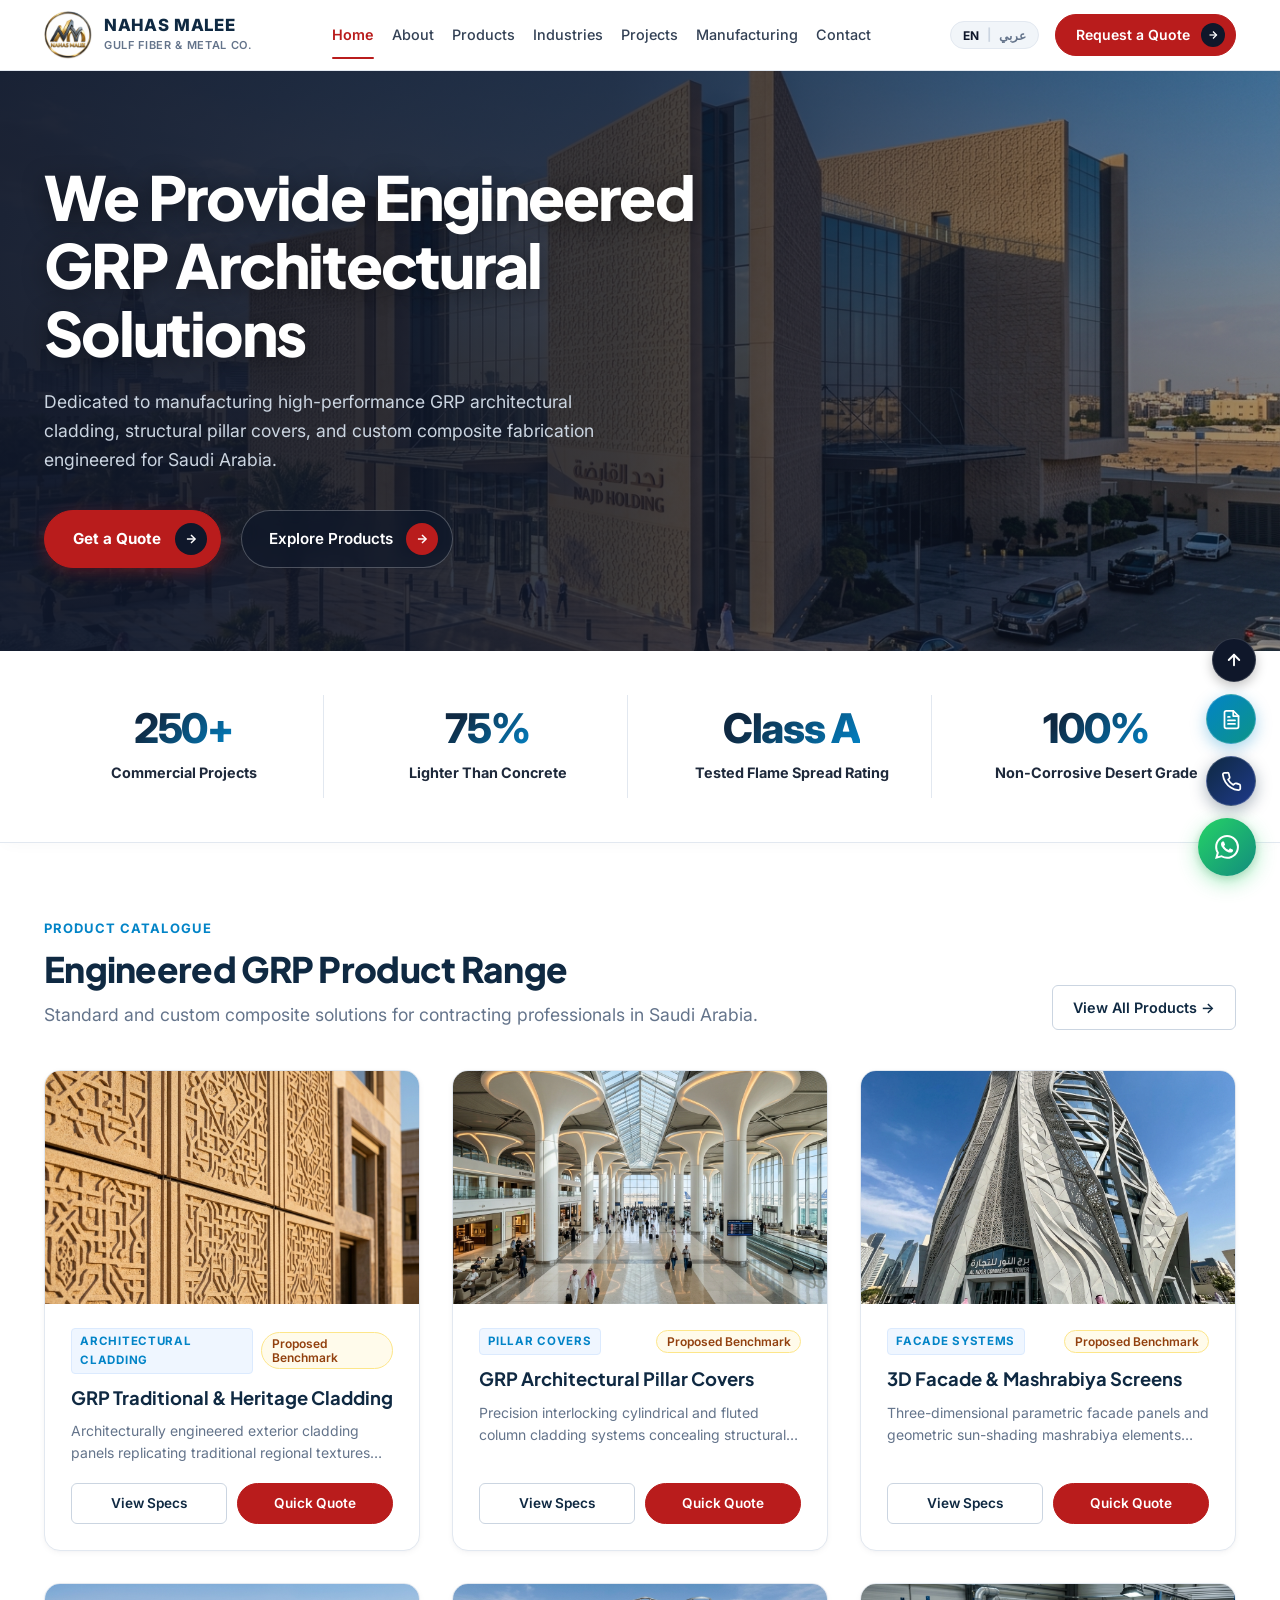
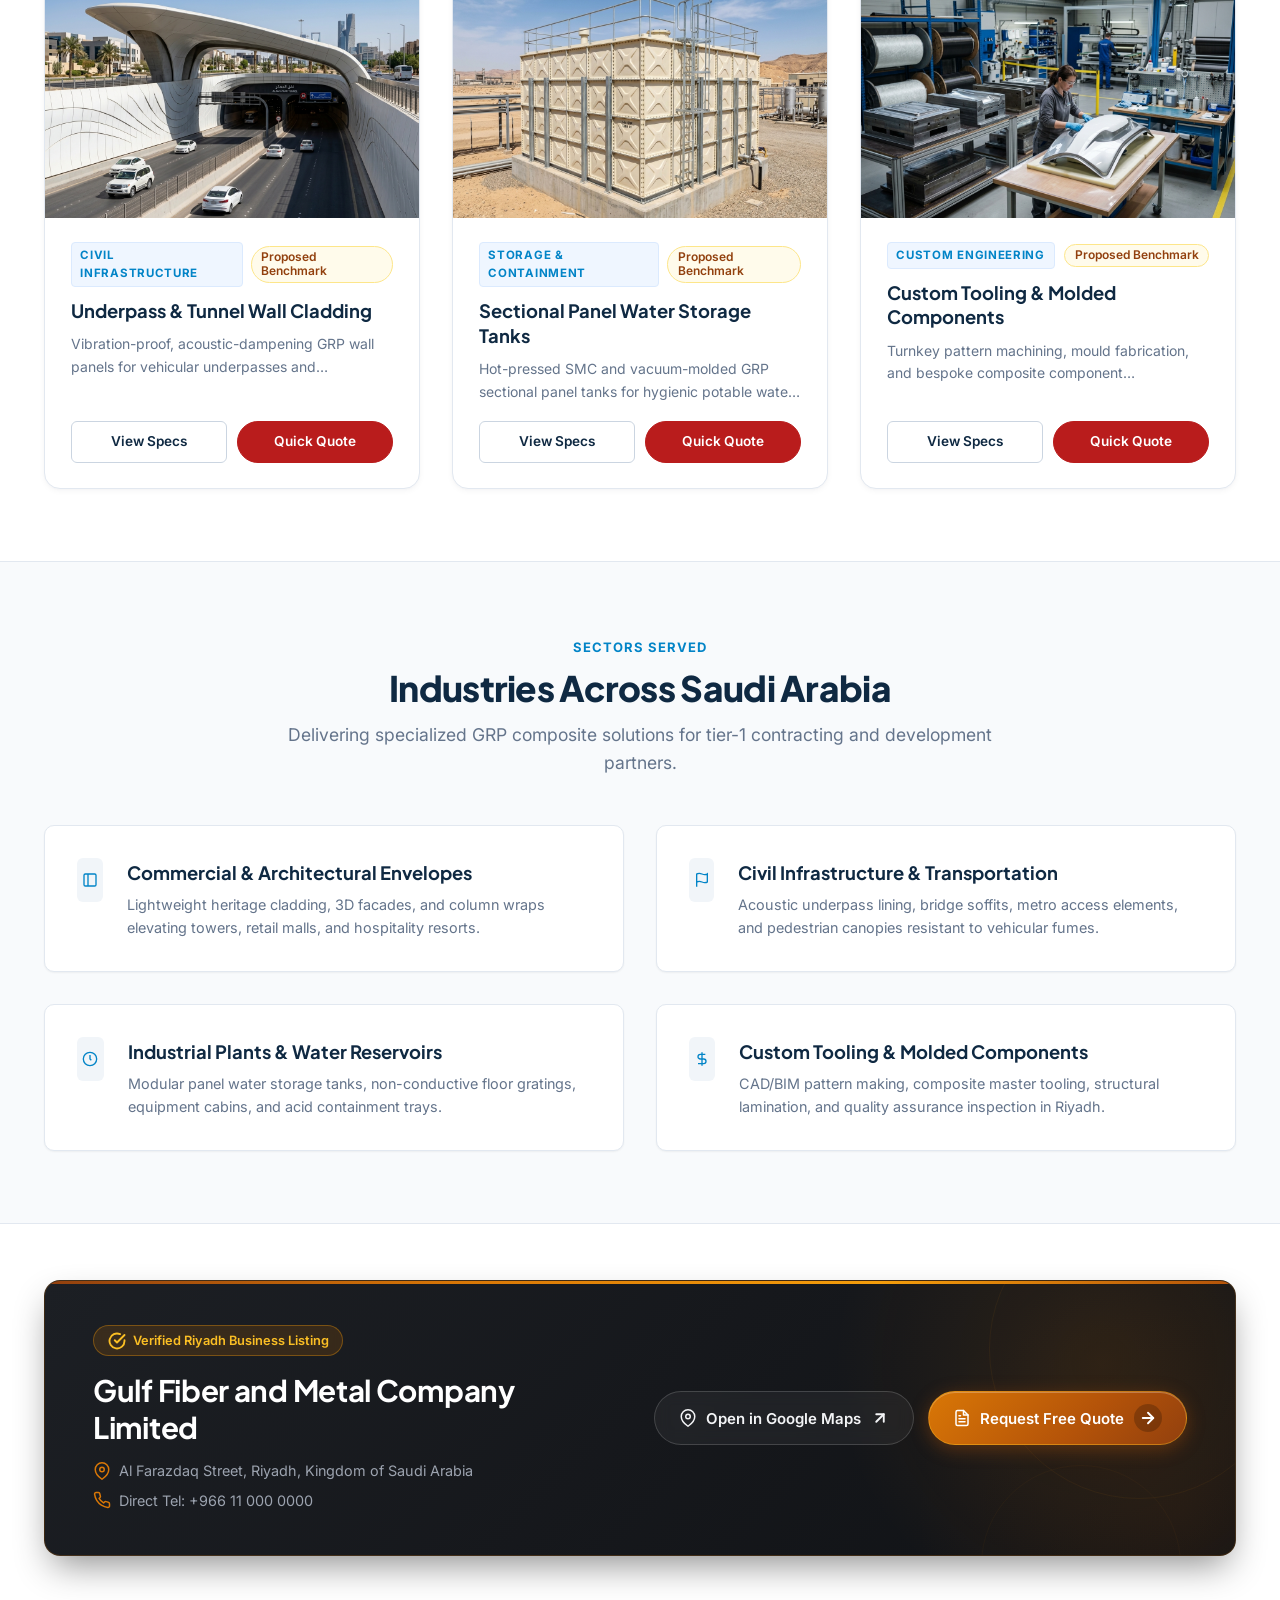
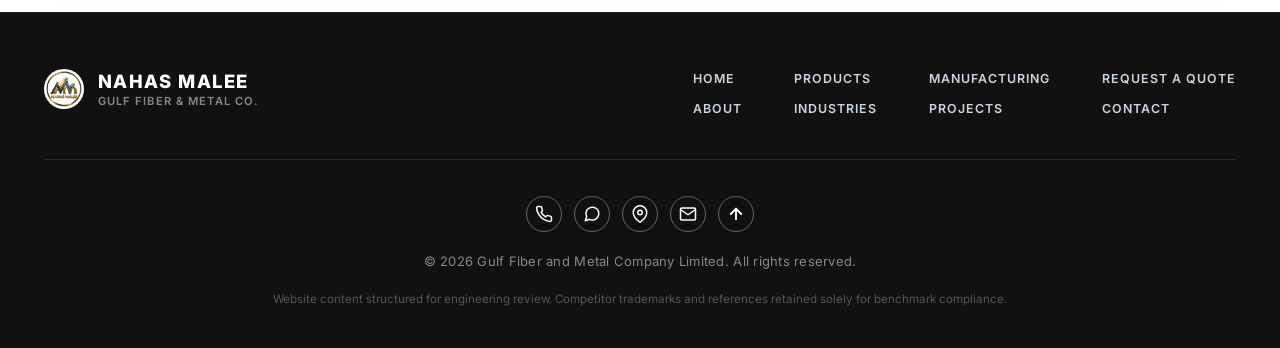
==== commit 8873e585: "Update first website (Gulf Fiber & Metal Co.) to latest version" ====
--- a/index.html
+++ b/index.html
@@ -42,14 +42,44 @@
   }
   </script>
 
-  <!-- Google Fonts: Inter & IBM Plex Sans Arabic -->
+  <!-- Google Fonts: Inter, Plus Jakarta Sans & IBM Plex Sans Arabic -->
   <link rel="preconnect" href="https://fonts.googleapis.com">
   <link rel="preconnect" href="https://fonts.gstatic.com" crossorigin>
-  <link href="https://fonts.googleapis.com/css2?family=IBM+Plex+Sans+Arabic:wght@400;500;600;700&family=Inter:wght@400;500;600;700;800&display=swap" rel="stylesheet">
+  <link href="https://fonts.googleapis.com/css2?family=IBM+Plex+Sans+Arabic:wght@400;500;600;700&family=Inter:wght@400;500;600;700;800&family=Plus+Jakarta+Sans:wght@500;600;700;800&display=swap" rel="stylesheet">
 
   <!-- Stylesheets -->
   <link rel="stylesheet" href="css/main.css">
   <link rel="stylesheet" href="css/rtl.css">
+  <!-- Bulletproof Inline SVG Containment (prevents icon blowout under any network or stylesheet loading state) -->
+  <style>
+    svg {
+      max-width: 100%;
+      vertical-align: middle;
+      flex-shrink: 0;
+    }
+    svg:not([width]) {
+      width: 20px;
+      height: 20px;
+      max-width: 24px;
+      max-height: 24px;
+    }
+    .arrow-circle svg, .cta-arrow-circle svg, .quote-arrow-circle svg {
+      width: 12px !important;
+      height: 12px !important;
+    }
+    .search-icon {
+      width: 18px !important;
+      height: 18px !important;
+    }
+    .cta-feature-item svg, .about-feature-item svg {
+      width: 16px !important;
+      height: 16px !important;
+    }
+    .mobile-toggle svg {
+      width: 22px !important;
+      height: 22px !important;
+    }
+  </style>
 </head>
 <body>
 
@@ -86,13 +116,13 @@
         <a href="quote.html" class="btn-header-quote">
           <span data-i18n="requestQuoteNav">Request a Quote</span>
           <span class="arrow-circle">
-            <svg viewBox="0 0 24 24" fill="none" stroke="currentColor" stroke-width="2.5"><line x1="5" y1="12" x2="19" y2="12"></line><polyline points="12 5 19 12 12 19"></polyline></svg>
+            <svg width="12" height="12" viewBox="0 0 24 24" fill="none" stroke="currentColor" stroke-width="2.5"><line x1="5" y1="12" x2="19" y2="12"></line><polyline points="12 5 19 12 12 19"></polyline></svg>
           </span>
         </a>
 
         <!-- Mobile Toggle -->
         <button type="button" class="mobile-toggle" id="mobileToggle" aria-label="Toggle navigation menu">
-          <svg viewBox="0 0 24 24" fill="none" stroke="currentColor" stroke-width="2"><line x1="3" y1="12" x2="21" y2="12"></line><line x1="3" y1="6" x2="21" y2="6"></line><line x1="3" y1="18" x2="21" y2="18"></line></svg>
+          <svg width="22" height="22" viewBox="0 0 24 24" fill="none" stroke="currentColor" stroke-width="2"><line x1="3" y1="12" x2="21" y2="12"></line><line x1="3" y1="6" x2="21" y2="6"></line><line x1="3" y1="18" x2="21" y2="18"></line></svg>
         </button>
       </div>
     </div>
@@ -135,13 +165,13 @@
           <a href="quote.html" class="btn-pill-primary">
             <span data-i18n="btnRequestQuote">Get a Quote</span>
             <span class="arrow-circle">
-              <svg viewBox="0 0 24 24" fill="none" stroke="currentColor" stroke-width="2.5"><line x1="5" y1="12" x2="19" y2="12"></line><polyline points="12 5 19 12 12 19"></polyline></svg>
+              <svg width="12" height="12" viewBox="0 0 24 24" fill="none" stroke="currentColor" stroke-width="2.5"><line x1="5" y1="12" x2="19" y2="12"></line><polyline points="12 5 19 12 12 19"></polyline></svg>
             </span>
           </a>
           <a href="products.html" class="btn-pill-secondary">
             <span data-i18n="btnExploreProducts">Explore Products</span>
             <span class="arrow-circle">
-              <svg viewBox="0 0 24 24" fill="none" stroke="currentColor" stroke-width="2.5"><line x1="5" y1="12" x2="19" y2="12"></line><polyline points="12 5 19 12 12 19"></polyline></svg>
+              <svg width="12" height="12" viewBox="0 0 24 24" fill="none" stroke="currentColor" stroke-width="2.5"><line x1="5" y1="12" x2="19" y2="12"></line><polyline points="12 5 19 12 12 19"></polyline></svg>
             </span>
           </a>
         </div>
@@ -316,7 +346,7 @@
       <div class="grid-2">
         <div class="card" style="display: flex; gap: 1.5rem; align-items: flex-start;">
           <div class="card-icon" style="margin-bottom: 0;">
-            <svg viewBox="0 0 24 24" fill="none" stroke="currentColor" stroke-width="2"><rect x="3" y="3" width="18" height="18" rx="2" ry="2"></rect><line x1="9" y1="3" x2="9" y2="21"></line></svg>
+            <svg width="20" height="20" viewBox="0 0 24 24" fill="none" stroke="currentColor" stroke-width="2"><rect x="3" y="3" width="18" height="18" rx="2" ry="2"></rect><line x1="9" y1="3" x2="9" y2="21"></line></svg>
           </div>
           <div>
             <h3 style="font-size: 1.15rem; margin-bottom: 0.35rem; color: #0F2942;">Commercial &amp; Architectural Envelopes</h3>
@@ -326,7 +356,7 @@
 
         <div class="card" style="display: flex; gap: 1.5rem; align-items: flex-start;">
           <div class="card-icon" style="margin-bottom: 0;">
-            <svg viewBox="0 0 24 24" fill="none" stroke="currentColor" stroke-width="2"><path d="M4 15s1-1 4-1 5 2 8 2 4-1 4-1V3s-1 1-4 1-5-2-8-2-4 1-4 1z"></path><line x1="4" y1="22" x2="4" y2="15"></line></svg>
+            <svg width="24" height="24" viewBox="0 0 24 24" fill="none" stroke="currentColor" stroke-width="2"><path d="M4 15s1-1 4-1 5 2 8 2 4-1 4-1V3s-1 1-4 1-5-2-8-2-4 1-4 1z"></path><line x1="4" y1="22" x2="4" y2="15"></line></svg>
           </div>
           <div>
             <h3 style="font-size: 1.15rem; margin-bottom: 0.35rem; color: #0F2942;">Civil Infrastructure &amp; Transportation</h3>
@@ -336,7 +366,7 @@
 
         <div class="card" style="display: flex; gap: 1.5rem; align-items: flex-start;">
           <div class="card-icon" style="margin-bottom: 0;">
-            <svg viewBox="0 0 24 24" fill="none" stroke="currentColor" stroke-width="2"><circle cx="12" cy="12" r="10"></circle><polyline points="12 6 12 12 14 14"></polyline></svg>
+            <svg width="24" height="24" viewBox="0 0 24 24" fill="none" stroke="currentColor" stroke-width="2"><circle cx="12" cy="12" r="10"></circle><polyline points="12 6 12 12 14 14"></polyline></svg>
           </div>
           <div>
             <h3 style="font-size: 1.15rem; margin-bottom: 0.35rem; color: #0F2942;">Industrial Plants &amp; Water Reservoirs</h3>
@@ -346,7 +376,7 @@
 
         <div class="card" style="display: flex; gap: 1.5rem; align-items: flex-start;">
           <div class="card-icon" style="margin-bottom: 0;">
-            <svg viewBox="0 0 24 24" fill="none" stroke="currentColor" stroke-width="2"><path d="M12 2v20M17 5H9.5a3.5 3.5 0 0 0 0 7h5a3.5 3.5 0 0 1 0 7H6"></path></svg>
+            <svg width="24" height="24" viewBox="0 0 24 24" fill="none" stroke="currentColor" stroke-width="2"><path d="M12 2v20M17 5H9.5a3.5 3.5 0 0 0 0 7h5a3.5 3.5 0 0 1 0 7H6"></path></svg>
           </div>
           <div>
             <h3 style="font-size: 1.15rem; margin-bottom: 0.35rem; color: #0F2942;">Custom Tooling &amp; Molded Components</h3>
--- a/css/main.css
+++ b/css/main.css
@@ -52,6 +52,7 @@
 
   --max-width: 1240px;
   --font-sans: 'Inter', -apple-system, BlinkMacSystemFont, 'Segoe UI', Roboto, Helvetica, Arial, sans-serif;
+  --font-display: 'Plus Jakarta Sans', -apple-system, BlinkMacSystemFont, 'Segoe UI', Roboto, Helvetica, Arial, sans-serif;
 }
 
 /* Base Reset & Box Sizing */
@@ -117,6 +118,10 @@
 button, input, select, textarea {
   font-family: inherit;
   font-size: inherit;
+}
+
+h1, h2, h3, h4, h5, h6 {
+  font-family: var(--font-display);
 }
 
 /* Container */
@@ -398,19 +403,29 @@
 }
 
 .hero-cinematic-title {
-  font-size: clamp(2.35rem, 4.4vw, 3.85rem);
+  font-family: var(--font-display);
+  font-size: clamp(2.45rem, 4.75vw, 4.2rem);
   font-weight: 800;
-  line-height: 1.15;
-  color: #FFFFFF;
-  letter-spacing: -0.025em;
-  margin-bottom: 1.25rem;
+  line-height: 1.12;
+  color: #FFFFFF;
+  letter-spacing: -0.035em;
+  margin-bottom: 1.35rem;
+  text-shadow: 0 4px 24px rgba(0, 0, 0, 0.45);
+}
+
+.hero-cinematic-title span {
+  display: inline-block;
+  font-weight: 800;
+  letter-spacing: -0.03em;
 }
 
 .hero-cinematic-title em {
-  font-style: italic;
-  font-weight: 700;
-  color: #F8FAFC;
+  font-family: var(--font-display);
+  font-style: normal;
+  font-weight: 800;
+  color: #FFFFFF;
   display: block;
+  letter-spacing: -0.035em;
 }
 
 .hero-cinematic-lead {
@@ -1250,12 +1265,13 @@
 /* ── Office Location Ribbon ── */
 .office-ribbon {
   position: relative;
-  background: linear-gradient(135deg, #0F2942 0%, #0C1F35 40%, #0A1929 100%);
+  background: linear-gradient(135deg, #1C1F24 0%, #16181C 50%, #101215 100%);
   color: #FFFFFF;
   border-radius: var(--radius-lg);
   padding: 2.75rem 3rem;
   overflow: hidden;
-  border: 1px solid rgba(255, 255, 255, 0.06);
+  border: 1px solid rgba(217, 119, 6, 0.22);
+  box-shadow: 0 16px 36px -8px rgba(0, 0, 0, 0.45);
 }
 
 .office-ribbon-accent {
@@ -1264,7 +1280,7 @@
   left: 0;
   right: 0;
   height: 3px;
-  background: linear-gradient(90deg, var(--color-accent) 0%, var(--color-accent-teal) 50%, var(--color-accent) 100%);
+  background: linear-gradient(90deg, #92400E 0%, #D97706 35%, #F59E0B 70%, #B45309 100%);
   border-radius: var(--radius-lg) var(--radius-lg) 0 0;
 }
 
@@ -1275,8 +1291,8 @@
   width: 45%;
   height: 100%;
   background:
-    radial-gradient(circle at 70% 30%, rgba(2, 132, 199, 0.08) 0%, transparent 60%),
-    radial-gradient(circle at 90% 80%, rgba(13, 148, 136, 0.06) 0%, transparent 50%);
+    radial-gradient(circle at 75% 30%, rgba(217, 119, 6, 0.12) 0%, transparent 60%),
+    radial-gradient(circle at 90% 85%, rgba(180, 83, 9, 0.08) 0%, transparent 50%);
   pointer-events: none;
 }
 
@@ -1287,7 +1303,7 @@
   right: -10%;
   width: 300px;
   height: 300px;
-  border: 1px solid rgba(255, 255, 255, 0.03);
+  border: 1px solid rgba(245, 158, 11, 0.06);
   border-radius: 50%;
 }
 
@@ -1298,7 +1314,7 @@
   right: 10%;
   width: 200px;
   height: 200px;
-  border: 1px solid rgba(255, 255, 255, 0.025);
+  border: 1px solid rgba(245, 158, 11, 0.04);
   border-radius: 50%;
 }
 
@@ -1317,18 +1333,23 @@
   min-width: 300px;
 }
 
-.office-ribbon-badge {
+.office-ribbon .office-ribbon-badge {
   margin-bottom: 1rem;
   display: inline-flex;
   align-items: center;
-  gap: 0.4rem;
-  padding: 0.3rem 0.75rem;
+  gap: 0.45rem;
+  padding: 0.35rem 0.85rem;
   font-size: 0.8rem;
   font-weight: 600;
-  background-color: rgba(16, 185, 129, 0.12);
-  color: #6EE7B7;
-  border-color: rgba(110, 231, 183, 0.25);
+  background-color: rgba(217, 119, 6, 0.16);
+  color: #FBBF24;
+  border: 1px solid rgba(245, 158, 11, 0.35);
+  border-radius: var(--radius-pill);
   backdrop-filter: blur(4px);
+}
+
+.office-ribbon .office-ribbon-badge svg {
+  color: #FBBF24;
 }
 
 .office-ribbon-title {
@@ -1350,13 +1371,13 @@
   display: inline-flex;
   align-items: center;
   gap: 0.5rem;
-  color: #94A3B8;
+  color: #9CA3AF;
   font-size: 0.9rem;
   line-height: 1.5;
 }
 
 .office-ribbon-detail-item svg {
-  color: #64748B;
+  color: #D97706;
   flex-shrink: 0;
 }
 
@@ -1384,31 +1405,31 @@
 }
 
 .office-ribbon-btn-outline {
-  background: rgba(255, 255, 255, 0.06);
-  color: #E2E8F0;
-  border-color: rgba(255, 255, 255, 0.15);
+  background: rgba(255, 255, 255, 0.05);
+  color: #F3F4F6;
+  border-color: rgba(255, 255, 255, 0.16);
   backdrop-filter: blur(8px);
 }
 
 .office-ribbon-btn-outline:hover {
-  background: rgba(255, 255, 255, 0.12);
-  border-color: rgba(255, 255, 255, 0.3);
+  background: rgba(255, 255, 255, 0.10);
+  border-color: rgba(245, 158, 11, 0.45);
   color: #FFFFFF;
   transform: translateY(-1px);
-  box-shadow: 0 4px 16px rgba(0, 0, 0, 0.2);
+  box-shadow: 0 4px 16px rgba(0, 0, 0, 0.3);
 }
 
 .office-ribbon-btn-primary {
-  background: linear-gradient(135deg, #0284C7 0%, #0369A1 100%);
-  color: #FFFFFF;
-  border-color: rgba(2, 132, 199, 0.4);
-  box-shadow: 0 4px 16px rgba(2, 132, 199, 0.3), inset 0 1px 0 rgba(255, 255, 255, 0.1);
+  background: linear-gradient(135deg, #D97706 0%, #B45309 60%, #92400E 100%);
+  color: #FFFFFF;
+  border-color: rgba(251, 191, 36, 0.4);
+  box-shadow: 0 4px 18px rgba(180, 83, 9, 0.4), inset 0 1px 0 rgba(255, 255, 255, 0.25);
 }
 
 .office-ribbon-btn-primary:hover {
-  background: linear-gradient(135deg, #0369A1 0%, #075985 100%);
+  background: linear-gradient(135deg, #F59E0B 0%, #D97706 60%, #B45309 100%);
   transform: translateY(-2px);
-  box-shadow: 0 6px 24px rgba(2, 132, 199, 0.4), inset 0 1px 0 rgba(255, 255, 255, 0.1);
+  box-shadow: 0 6px 24px rgba(217, 119, 6, 0.5), inset 0 1px 0 rgba(255, 255, 255, 0.3);
 }
 
 .office-ribbon-btn-arrow {
@@ -1417,14 +1438,14 @@
   justify-content: center;
   width: 28px;
   height: 28px;
-  background: rgba(255, 255, 255, 0.15);
+  background: rgba(0, 0, 0, 0.22);
   border-radius: 50%;
   flex-shrink: 0;
   transition: background 0.2s ease, transform 0.2s ease;
 }
 
 .office-ribbon-btn-primary:hover .office-ribbon-btn-arrow {
-  background: rgba(255, 255, 255, 0.25);
+  background: rgba(0, 0, 0, 0.35);
   transform: translateX(2px);
 }
 
@@ -1860,6 +1881,650 @@
     grid-template-columns: 1fr;
   }
   .footer-grid {
+    grid-template-columns: 1fr;
+  }
+}
+
+
+/* ═════════════════════════════════════════════════════════════════
+   CORPORATE PROFILE & ABOUT PAGE UI ENHANCEMENTS
+   ═════════════════════════════════════════════════════════════════ */
+
+/* ── Hero Trust Chips & Precision Badges ── */
+.hero-trust-chips {
+  display: flex;
+  flex-wrap: wrap;
+  gap: 0.75rem;
+  margin-top: 2rem;
+}
+
+.trust-chip {
+  display: inline-flex;
+  align-items: center;
+  gap: 0.65rem;
+  background: rgba(15, 23, 42, 0.72);
+  border: 1px solid rgba(255, 255, 255, 0.16);
+  backdrop-filter: blur(14px);
+  -webkit-backdrop-filter: blur(14px);
+  padding: 0.55rem 1.15rem;
+  border-radius: var(--radius-pill);
+  font-size: 0.8125rem;
+  font-weight: 600;
+  color: #F8FAFC;
+  letter-spacing: 0.02em;
+  box-shadow: 0 4px 16px rgba(0, 0, 0, 0.35), inset 0 1px 0 rgba(255, 255, 255, 0.12);
+  transition: all 0.25s cubic-bezier(0.16, 1, 0.3, 1);
+}
+
+.trust-chip svg {
+  width: 16px !important;
+  height: 16px !important;
+  color: #38BDF8;
+  filter: drop-shadow(0 0 6px rgba(56, 189, 248, 0.45));
+  transition: transform 0.22s ease, color 0.22s ease;
+}
+
+.trust-chip:hover {
+  background: rgba(15, 32, 60, 0.92);
+  border-color: rgba(56, 189, 248, 0.6);
+  color: #FFFFFF;
+  transform: translateY(-2px);
+  box-shadow: 0 8px 24px rgba(2, 132, 199, 0.28), inset 0 1px 0 rgba(255, 255, 255, 0.2);
+}
+
+.trust-chip:hover svg {
+  transform: scale(1.15);
+  color: #7DD3FC;
+}
+
+/* ── Executive Performance Metrics Strip ── */
+.metrics-strip {
+  background: #FFFFFF;
+  border-bottom: 1px solid #E2E8F0;
+  padding: 2.75rem 0;
+  position: relative;
+  box-shadow: 0 4px 16px -4px rgba(15, 23, 42, 0.03);
+}
+
+.metrics-grid {
+  display: grid;
+  grid-template-columns: repeat(4, 1fr);
+  gap: 1.5rem;
+}
+
+.metric-item {
+  display: flex;
+  flex-direction: column;
+  align-items: center;
+  text-align: center;
+  padding: 0.75rem 1.5rem;
+  position: relative;
+  border-right: 1px solid #E2E8F0;
+  transition: transform 0.25s ease;
+}
+
+.metric-item:last-child {
+  border-right: none;
+}
+
+.metric-item:hover {
+  transform: translateY(-3px);
+}
+
+.metric-val {
+  font-size: clamp(2.35rem, 3.2vw, 3.1rem);
+  font-weight: 800;
+  line-height: 1.05;
+  letter-spacing: -0.03em;
+  background: linear-gradient(135deg, #0F2942 20%, #0284C7 100%);
+  -webkit-background-clip: text;
+  -webkit-text-fill-color: transparent;
+  margin-bottom: 0.45rem;
+}
+
+.metric-label {
+  font-size: 0.9rem;
+  color: #1E293B;
+  font-weight: 700;
+  line-height: 1.35;
+  max-width: 220px;
+  margin-bottom: 0.25rem;
+}
+
+.metric-sub {
+  font-size: 0.775rem;
+  color: #64748B;
+  font-weight: 500;
+  line-height: 1.4;
+}
+
+/* ── Company Overview: Feature Checklist & Compliance ── */
+.about-feature-list {
+  display: flex;
+  flex-direction: column;
+  gap: 1rem;
+  margin: 1.75rem 0;
+}
+
+.about-feature-item {
+  display: flex;
+  align-items: flex-start;
+  gap: 1.1rem;
+  background: #F8FAFC;
+  border: 1px solid #E2E8F0;
+  border-radius: 12px;
+  padding: 1.1rem 1.35rem;
+  transition: all 0.25s ease;
+}
+
+.about-feature-item:hover {
+  background: #FFFFFF;
+  border-color: #CBD5E1;
+  box-shadow: 0 6px 18px rgba(15, 23, 42, 0.05);
+  transform: translateX(4px);
+}
+
+.about-feature-icon {
+  width: 36px;
+  height: 36px;
+  border-radius: 50%;
+  background: #ECFDF5;
+  border: 1px solid #A7F3D0;
+  color: #059669;
+  display: flex;
+  align-items: center;
+  justify-content: center;
+  flex-shrink: 0;
+  margin-top: 2px;
+  box-shadow: 0 2px 6px rgba(5, 150, 105, 0.12);
+}
+
+.about-feature-icon svg {
+  width: 16px !important;
+  height: 16px !important;
+  stroke-width: 2.5;
+}
+
+.about-feature-text {
+  display: flex;
+  flex-direction: column;
+  gap: 0.3rem;
+}
+
+.about-feature-text strong {
+  font-size: 0.95rem;
+  font-weight: 700;
+  color: #0F172A;
+  line-height: 1.35;
+}
+
+.about-feature-text span {
+  font-size: 0.865rem;
+  color: #64748B;
+  line-height: 1.55;
+}
+
+/* Certified Governance Card */
+.governance-card {
+  background: linear-gradient(135deg, #F8FAFC 0%, #F1F5F9 100%);
+  border: 1px solid #E2E8F0;
+  border-left: 4px solid #0284C7;
+  border-radius: 12px;
+  padding: 1.35rem 1.5rem;
+  margin-top: 1.75rem;
+  box-shadow: 0 2px 8px rgba(15, 23, 42, 0.03);
+}
+
+.governance-card-header {
+  display: flex;
+  align-items: center;
+  gap: 0.75rem;
+  margin-bottom: 0.6rem;
+}
+
+.governance-card-header svg {
+  width: 20px !important;
+  height: 20px !important;
+  color: #0284C7;
+  flex-shrink: 0;
+}
+
+.governance-card-title {
+  font-size: 0.95rem;
+  font-weight: 700;
+  color: #0F2942;
+  letter-spacing: -0.01em;
+}
+
+.governance-card-desc {
+  font-size: 0.84rem;
+  color: #64748B;
+  line-height: 1.6;
+}
+
+/* ── Visual Showcase & Philosophy Cards ── */
+.showcase-container {
+  display: flex;
+  flex-direction: column;
+  gap: 1.5rem;
+}
+
+.showcase-img-wrap {
+  position: relative;
+  border-radius: 16px;
+  overflow: hidden;
+  box-shadow: 0 16px 36px -8px rgba(15, 23, 42, 0.16);
+  border: 1px solid #E2E8F0;
+  aspect-ratio: 16 / 10;
+  background-color: #0F172A;
+}
+
+.showcase-img-wrap img {
+  width: 100%;
+  height: 100%;
+  object-fit: cover;
+  transition: transform 0.6s cubic-bezier(0.16, 1, 0.3, 1);
+}
+
+.showcase-img-wrap:hover img {
+  transform: scale(1.04);
+}
+
+.showcase-img-overlay {
+  position: absolute;
+  bottom: 1rem;
+  left: 1rem;
+  right: 1rem;
+  background: rgba(15, 23, 42, 0.88);
+  backdrop-filter: blur(12px);
+  -webkit-backdrop-filter: blur(12px);
+  border: 1px solid rgba(255, 255, 255, 0.16);
+  border-radius: 10px;
+  padding: 0.75rem 1.15rem;
+  display: flex;
+  align-items: center;
+  justify-content: space-between;
+  flex-wrap: wrap;
+  gap: 0.5rem;
+  box-shadow: 0 8px 24px rgba(0, 0, 0, 0.3);
+}
+
+.showcase-badge {
+  display: inline-flex;
+  align-items: center;
+  gap: 0.55rem;
+  color: #FFFFFF;
+  font-size: 0.825rem;
+  font-weight: 700;
+  letter-spacing: 0.02em;
+}
+
+.showcase-subtag {
+  font-size: 0.75rem;
+  color: #94A3B8;
+  font-weight: 500;
+}
+
+.philosophy-grid {
+  display: grid;
+  grid-template-columns: repeat(2, 1fr);
+  gap: 1rem;
+}
+
+.philosophy-card {
+  background: #FFFFFF;
+  border: 1px solid #E2E8F0;
+  border-radius: 14px;
+  padding: 1.4rem 1.35rem;
+  box-shadow: 0 2px 8px rgba(15, 23, 42, 0.04);
+  transition: all 0.25s ease;
+  display: flex;
+  flex-direction: column;
+}
+
+.philosophy-card:hover {
+  border-color: #CBD5E1;
+  box-shadow: 0 10px 24px rgba(15, 23, 42, 0.08);
+  transform: translateY(-2px);
+}
+
+.philosophy-icon {
+  width: 38px;
+  height: 38px;
+  border-radius: 10px;
+  background: rgba(2, 132, 199, 0.08);
+  border: 1px solid rgba(2, 132, 199, 0.15);
+  color: #0284C7;
+  display: flex;
+  align-items: center;
+  justify-content: center;
+  margin-bottom: 0.85rem;
+}
+
+.philosophy-icon svg {
+  width: 18px !important;
+  height: 18px !important;
+}
+
+.philosophy-content h4 {
+  font-size: 0.975rem;
+  font-weight: 700;
+  color: #0F172A;
+  margin-bottom: 0.45rem;
+  line-height: 1.35;
+}
+
+.philosophy-content p {
+  font-size: 0.835rem;
+  color: #64748B;
+  line-height: 1.6;
+}
+
+/* ── The GRP Composite Advantage (4-Card Engineering Grid) ── */
+.advantage-grid {
+  display: grid;
+  grid-template-columns: repeat(4, 1fr);
+  gap: 1.5rem;
+  margin-top: 2.25rem;
+}
+
+.advantage-card {
+  background: #FFFFFF;
+  border: 1px solid #E2E8F0;
+  border-radius: 16px;
+  padding: 2rem 1.65rem;
+  display: flex;
+  flex-direction: column;
+  position: relative;
+  overflow: hidden;
+  box-shadow: 0 4px 14px rgba(15, 23, 42, 0.04);
+  transition: all 0.3s cubic-bezier(0.16, 1, 0.3, 1);
+}
+
+.advantage-card::before {
+  content: '';
+  position: absolute;
+  top: 0;
+  left: 0;
+  right: 0;
+  height: 3px;
+  background: linear-gradient(90deg, #0284C7, #38BDF8);
+  opacity: 0;
+  transition: opacity 0.3s ease;
+}
+
+.advantage-card:hover {
+  transform: translateY(-6px);
+  border-color: #BAE6FD;
+  box-shadow: 0 18px 36px -8px rgba(2, 132, 199, 0.18);
+}
+
+.advantage-card:hover::before {
+  opacity: 1;
+}
+
+.advantage-card-top {
+  display: flex;
+  align-items: center;
+  justify-content: space-between;
+  margin-bottom: 1.35rem;
+}
+
+.advantage-card-icon {
+  width: 46px;
+  height: 46px;
+  border-radius: 12px;
+  background: linear-gradient(135deg, rgba(2, 132, 199, 0.1) 0%, rgba(14, 165, 233, 0.04) 100%);
+  border: 1px solid rgba(2, 132, 199, 0.18);
+  color: #0284C7;
+  display: flex;
+  align-items: center;
+  justify-content: center;
+  transition: transform 0.25s ease;
+}
+
+.advantage-card:hover .advantage-card-icon {
+  transform: scale(1.08);
+}
+
+.advantage-card-icon svg {
+  width: 20px !important;
+  height: 20px !important;
+}
+
+.advantage-tag {
+  font-size: 0.72rem;
+  font-weight: 700;
+  text-transform: uppercase;
+  letter-spacing: 0.05em;
+  color: #0369A1;
+  background: #F0F9FF;
+  border: 1px solid #BAE6FD;
+  padding: 0.3rem 0.75rem;
+  border-radius: var(--radius-pill);
+}
+
+.advantage-title {
+  font-size: 1.25rem;
+  font-weight: 800;
+  color: #0F2942;
+  line-height: 1.35;
+  margin-bottom: 0.75rem;
+  letter-spacing: -0.015em;
+}
+
+.advantage-desc {
+  font-size: 0.885rem;
+  color: #64748B;
+  line-height: 1.65;
+  flex-grow: 1;
+  margin-bottom: 1.25rem;
+}
+
+.advantage-metric-pill {
+  display: inline-flex;
+  align-items: center;
+  gap: 0.4rem;
+  font-size: 0.775rem;
+  color: #475569;
+  background: #F8FAFC;
+  border: 1px solid #E2E8F0;
+  padding: 0.4rem 0.85rem;
+  border-radius: 8px;
+  margin-top: auto;
+}
+
+.advantage-metric-pill strong {
+  color: #0F2942;
+  font-weight: 700;
+}
+
+/* ── Strategic Direction: Mission, Vision & Core Values ── */
+.value-card {
+  background: #FFFFFF;
+  border: 1px solid #E2E8F0;
+  border-radius: 18px;
+  padding: 2.25rem 2rem;
+  display: flex;
+  flex-direction: column;
+  position: relative;
+  overflow: hidden;
+  box-shadow: 0 4px 16px rgba(15, 23, 42, 0.05);
+  transition: all 0.3s cubic-bezier(0.16, 1, 0.3, 1);
+}
+
+.value-card::before {
+  content: '';
+  position: absolute;
+  top: 0;
+  left: 0;
+  right: 0;
+  height: 4px;
+}
+
+.value-card-mission::before {
+  background: linear-gradient(90deg, #0284C7, #38BDF8);
+}
+
+.value-card-vision::before {
+  background: linear-gradient(90deg, #059669, #34D399);
+}
+
+.value-card-quality::before {
+  background: linear-gradient(90deg, #0F2942, #3B82F6);
+}
+
+.value-card:hover {
+  transform: translateY(-6px);
+  box-shadow: 0 20px 42px -10px rgba(15, 23, 42, 0.12);
+}
+
+.value-card-header {
+  display: flex;
+  align-items: center;
+  justify-content: space-between;
+  margin-bottom: 1.5rem;
+}
+
+.value-card-icon {
+  width: 48px;
+  height: 48px;
+  border-radius: 12px;
+  display: flex;
+  align-items: center;
+  justify-content: center;
+  transition: transform 0.25s ease;
+}
+
+.value-card:hover .value-card-icon {
+  transform: scale(1.08);
+}
+
+.value-card-mission .value-card-icon {
+  background: #F0F9FF;
+  border: 1px solid #BAE6FD;
+  color: #0284C7;
+}
+
+.value-card-vision .value-card-icon {
+  background: #ECFDF5;
+  border: 1px solid #A7F3D0;
+  color: #059669;
+}
+
+.value-card-quality .value-card-icon {
+  background: #F8FAFC;
+  border: 1px solid #CBD5E1;
+  color: #0F2942;
+}
+
+.value-card-icon svg {
+  width: 22px !important;
+  height: 22px !important;
+}
+
+.value-card-tag {
+  font-size: 0.72rem;
+  font-weight: 700;
+  text-transform: uppercase;
+  letter-spacing: 0.05em;
+  padding: 0.3rem 0.75rem;
+  border-radius: var(--radius-pill);
+}
+
+.value-card-mission .value-card-tag {
+  color: #0369A1;
+  background: #F0F9FF;
+  border: 1px solid #BAE6FD;
+}
+
+.value-card-vision .value-card-tag {
+  color: #065F46;
+  background: #ECFDF5;
+  border: 1px solid #A7F3D0;
+}
+
+.value-card-quality .value-card-tag {
+  color: #0F2942;
+  background: #F1F5F9;
+  border: 1px solid #CBD5E1;
+}
+
+.value-card-title {
+  font-size: 1.35rem;
+  font-weight: 800;
+  color: #0F172A;
+  margin-bottom: 0.85rem;
+  letter-spacing: -0.015em;
+}
+
+.value-card-desc {
+  font-size: 0.925rem;
+  color: #64748B;
+  line-height: 1.7;
+  margin-bottom: 1.35rem;
+}
+
+.value-card-bullets {
+  list-style: none;
+  padding: 0;
+  margin: 0;
+  display: flex;
+  flex-direction: column;
+  gap: 0.55rem;
+  padding-top: 1rem;
+  border-top: 1px dashed #E2E8F0;
+  margin-top: auto;
+}
+
+.value-card-bullets li {
+  display: flex;
+  align-items: center;
+  gap: 0.6rem;
+  font-size: 0.825rem;
+  color: #475569;
+  font-weight: 500;
+}
+
+.value-card-bullets li::before {
+  content: '';
+  width: 6px;
+  height: 6px;
+  border-radius: 50%;
+  flex-shrink: 0;
+}
+
+.value-card-mission .value-card-bullets li::before {
+  background: #0284C7;
+}
+
+.value-card-vision .value-card-bullets li::before {
+  background: #059669;
+}
+
+.value-card-quality .value-card-bullets li::before {
+  background: #0F2942;
+}
+
+/* Responsive adjustments for Corporate / About */
+@media (max-width: 1024px) {
+  .advantage-grid {
+    grid-template-columns: repeat(2, 1fr);
+  }
+}
+
+@media (max-width: 768px) {
+  .metrics-grid {
+    grid-template-columns: repeat(2, 1fr);
+    gap: 1.5rem 0;
+  }
+  .metric-item:nth-child(2) {
+    border-right: none;
+  }
+  .philosophy-grid {
+    grid-template-columns: 1fr;
+  }
+  .advantage-grid {
     grid-template-columns: 1fr;
   }
 }
--- a/css/rtl.css
+++ b/css/rtl.css
@@ -371,3 +371,28 @@
     right: auto;
   }
 }
+
+/* RTL Corporate Profile & About Enhancements */
+[dir="rtl"] .metric-item {
+  border-right: none;
+  border-left: 1px solid #E2E8F0;
+}
+
+[dir="rtl"] .metric-item:last-child {
+  border-left: none;
+}
+
+@media (max-width: 768px) {
+  [dir="rtl"] .metric-item:nth-child(2) {
+    border-left: none;
+  }
+}
+
+[dir="rtl"] .about-feature-item:hover {
+  transform: translateX(-4px);
+}
+
+[dir="rtl"] .about-feature-icon {
+  margin-left: 0;
+  margin-right: 0;
+}
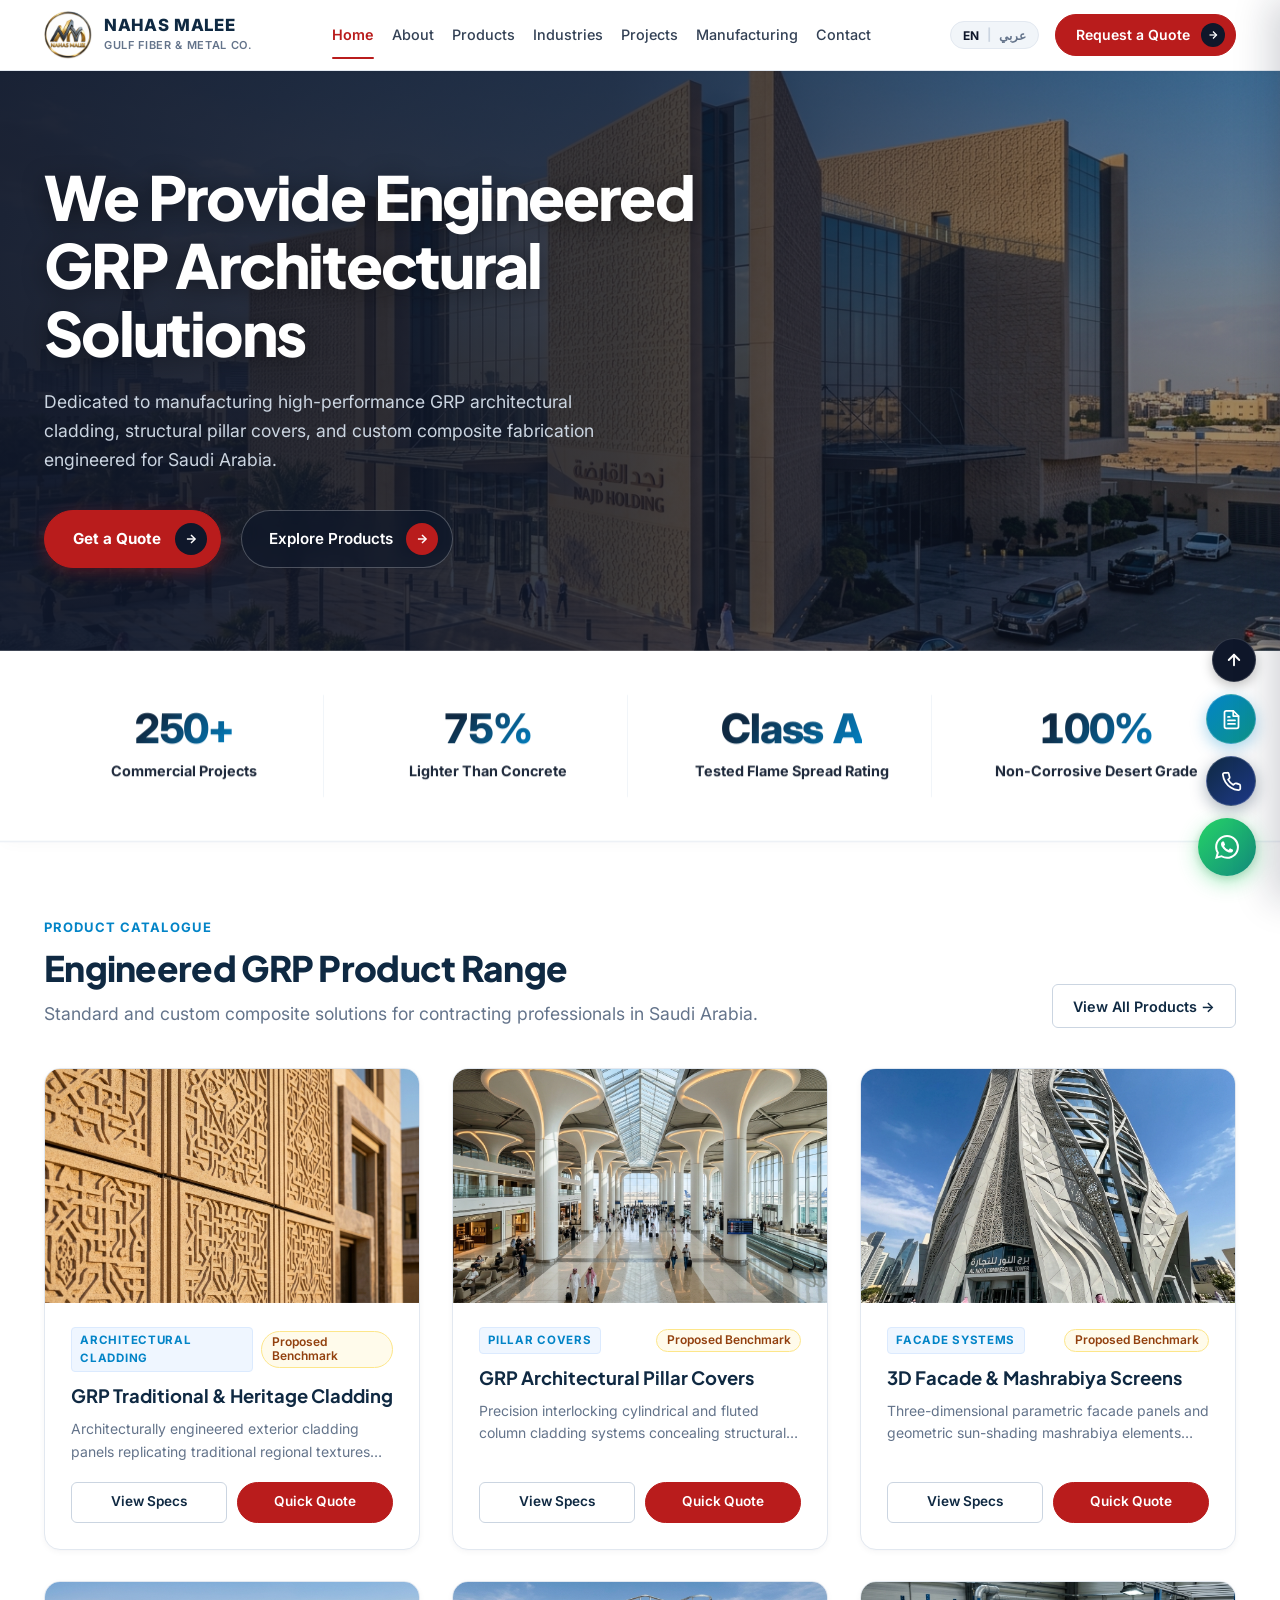
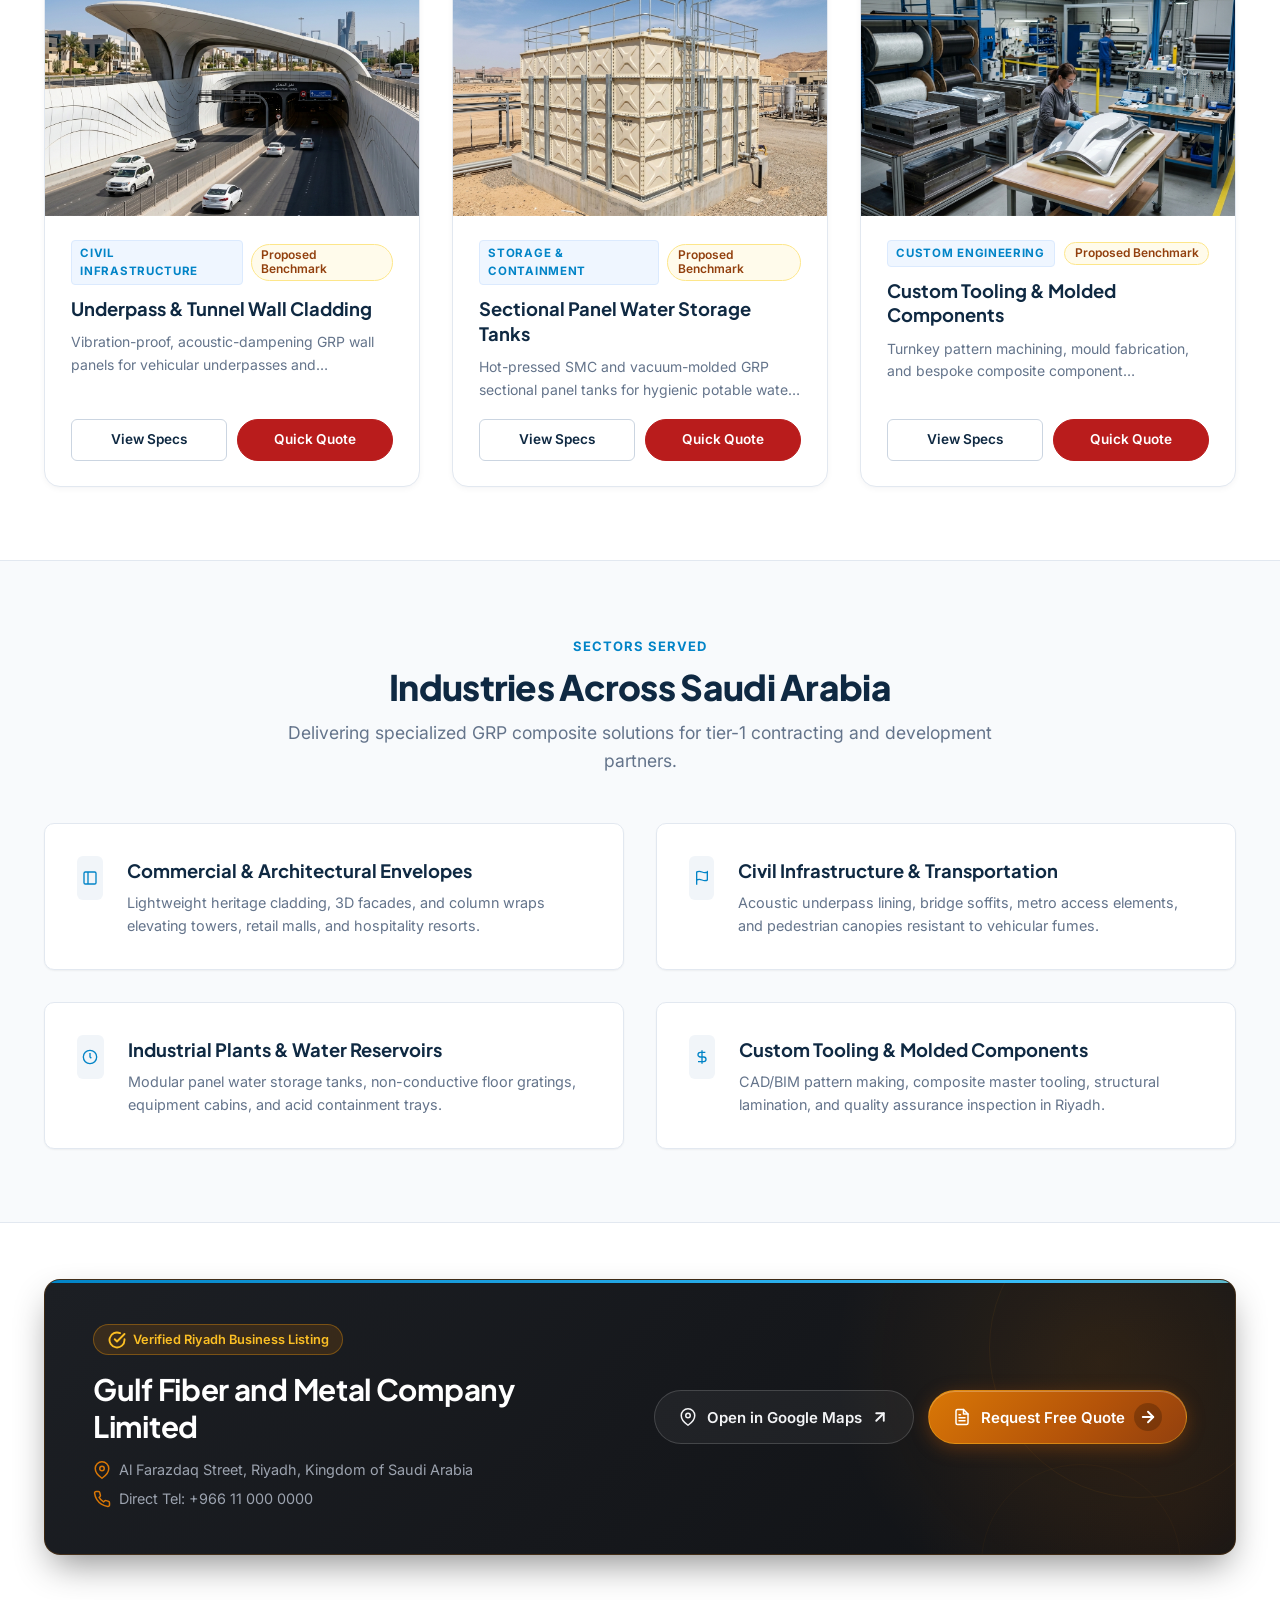
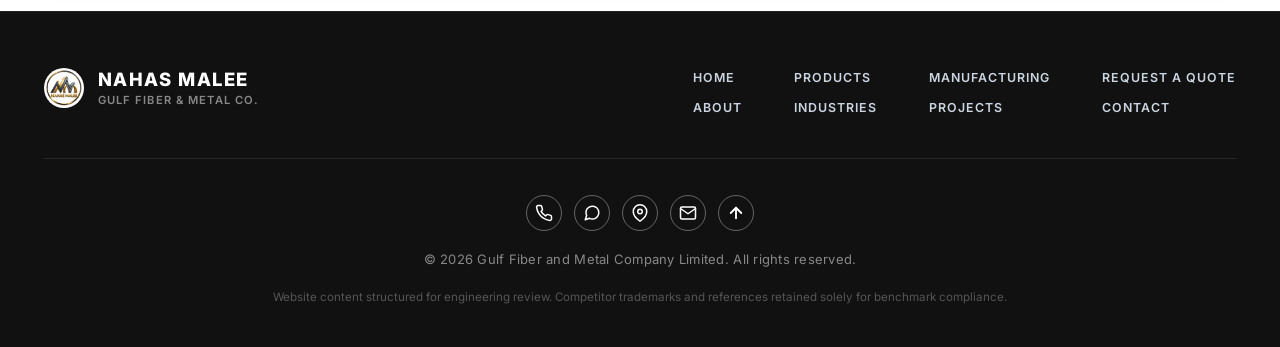
==== commit e9b1a68d: "Update website styling, animations, responsive navigation, and pages" ====
--- a/index.html
+++ b/index.html
@@ -121,28 +121,148 @@
         </a>
 
         <!-- Mobile Toggle -->
-        <button type="button" class="mobile-toggle" id="mobileToggle" aria-label="Toggle navigation menu">
-          <svg width="22" height="22" viewBox="0 0 24 24" fill="none" stroke="currentColor" stroke-width="2"><line x1="3" y1="12" x2="21" y2="12"></line><line x1="3" y1="6" x2="21" y2="6"></line><line x1="3" y1="18" x2="21" y2="18"></line></svg>
+        <button type="button" class="mobile-toggle" id="mobileToggle" aria-label="Toggle navigation menu" aria-expanded="false">
+          <span class="icon-hamburger">
+            <svg width="22" height="22" viewBox="0 0 24 24" fill="none" stroke="currentColor" stroke-width="2.2" stroke-linecap="round"><line x1="3" y1="6" x2="21" y2="6"></line><line x1="3" y1="12" x2="21" y2="12"></line><line x1="3" y1="18" x2="21" y2="18"></line></svg>
+          </span>
+          <span class="icon-close">
+            <svg width="22" height="22" viewBox="0 0 24 24" fill="none" stroke="currentColor" stroke-width="2.2" stroke-linecap="round"><line x1="18" y1="6" x2="6" y2="18"></line><line x1="6" y1="6" x2="18" y2="18"></line></svg>
+          </span>
         </button>
       </div>
     </div>
   </header>
 
+    <!-- Mobile Navigation Backdrop -->
+  <div class="mobile-nav-backdrop" id="mobileBackdrop" aria-hidden="true"></div>
+
   <!-- Mobile Drawer Menu -->
-  <div class="mobile-nav-drawer" id="mobileDrawer">
+  <aside class="mobile-nav-drawer" id="mobileDrawer" aria-label="Mobile Navigation" aria-hidden="true">
+    <div class="drawer-header">
+      <a href="index.html" class="drawer-brand" aria-label="Nahas Malee - Gulf Fiber and Metal Company Limited">
+        <img src="images/logo-nahas-malee.jpg" alt="Nahas Malee - Gulf Fiber and Metal Logo">
+        <div class="brand-info">
+          <span class="brand-name" data-i18n="brandName">NAHAS MALEE</span>
+          <span class="brand-tagline" data-i18n="brandSub">Gulf Fiber &amp; Metal Co.</span>
+        </div>
+      </a>
+      <button type="button" class="drawer-close-btn" id="mobileDrawerClose" aria-label="Close navigation menu">
+        <svg width="20" height="20" viewBox="0 0 24 24" fill="none" stroke="currentColor" stroke-width="2.2" stroke-linecap="round" stroke-linejoin="round"><line x1="18" y1="6" x2="6" y2="18"></line><line x1="6" y1="6" x2="18" y2="18"></line></svg>
+      </button>
+    </div>
+
+    <!-- Language Selector inside Drawer -->
+    <div class="drawer-lang-strip">
+      <span class="drawer-lang-label" data-i18n="selectLanguage">Language</span>
+      <div class="lang-badge">
+        <button type="button" class="lang-btn active" data-lang="en">EN</button>
+        <span style="color: #CBD5E1;">|</span>
+        <button type="button" class="lang-btn" data-lang="ar">عربي</button>
+      </div>
+    </div>
+
+    <!-- Navigation Links -->
     <nav class="mobile-nav-links">
-      <a href="index.html" class="nav-link active" data-i18n="navHome">Home</a>
-      <a href="about.html" class="nav-link" data-i18n="navAbout">About</a>
-      <a href="products.html" class="nav-link" data-i18n="navProducts">Products</a>
-      <a href="industries.html" class="nav-link" data-i18n="navIndustries">Industries</a>
-      <a href="projects.html" class="nav-link" data-i18n="navProjects">Projects</a>
-      <a href="manufacturing.html" class="nav-link" data-i18n="navManufacturing">Manufacturing</a>
-      <a href="contact.html" class="nav-link" data-i18n="navContact">Contact</a>
+      <a href="index.html" class="mobile-nav-item active">
+        <span class="item-icon">
+          <svg width="18" height="18" viewBox="0 0 24 24" fill="none" stroke="currentColor" stroke-width="2" stroke-linecap="round" stroke-linejoin="round"><path d="m3 9 9-7 9 7v11a2 2 0 0 1-2 2H5a2 2 0 0 1-2-2z"></path><polyline points="9 22 9 12 15 12 15 22"></polyline></svg>
+        </span>
+        <span class="item-text" data-i18n="navHome">Home</span>
+        <span class="item-arrow">
+          <svg width="14" height="14" viewBox="0 0 24 24" fill="none" stroke="currentColor" stroke-width="2"><polyline points="9 18 15 12 9 6"></polyline></svg>
+        </span>
+      </a>
+
+      <a href="about.html" class="mobile-nav-item">
+        <span class="item-icon">
+          <svg width="18" height="18" viewBox="0 0 24 24" fill="none" stroke="currentColor" stroke-width="2" stroke-linecap="round" stroke-linejoin="round"><circle cx="12" cy="12" r="10"></circle><line x1="12" y1="16" x2="12" y2="12"></line><line x1="12" y1="8" x2="12.01" y2="8"></line></svg>
+        </span>
+        <span class="item-text" data-i18n="navAbout">About Us</span>
+        <span class="item-arrow">
+          <svg width="14" height="14" viewBox="0 0 24 24" fill="none" stroke="currentColor" stroke-width="2"><polyline points="9 18 15 12 9 6"></polyline></svg>
+        </span>
+      </a>
+
+      <a href="products.html" class="mobile-nav-item">
+        <span class="item-icon">
+          <svg width="18" height="18" viewBox="0 0 24 24" fill="none" stroke="currentColor" stroke-width="2" stroke-linecap="round" stroke-linejoin="round"><rect x="2" y="7" width="20" height="14" rx="2" ry="2"></rect><path d="M16 21V5a2 2 0 0 0-2-2h-4a2 2 0 0 0-2 2v16"></path></svg>
+        </span>
+        <span class="item-text" data-i18n="navProducts">Products &amp; Solutions</span>
+        <span class="item-arrow">
+          <svg width="14" height="14" viewBox="0 0 24 24" fill="none" stroke="currentColor" stroke-width="2"><polyline points="9 18 15 12 9 6"></polyline></svg>
+        </span>
+      </a>
+
+      <a href="industries.html" class="mobile-nav-item">
+        <span class="item-icon">
+          <svg width="18" height="18" viewBox="0 0 24 24" fill="none" stroke="currentColor" stroke-width="2" stroke-linecap="round" stroke-linejoin="round"><line x1="18" y1="20" x2="18" y2="10"></line><line x1="12" y1="20" x2="12" y2="4"></line><line x1="6" y1="20" x2="6" y2="14"></line></svg>
+        </span>
+        <span class="item-text" data-i18n="navIndustries">Industries</span>
+        <span class="item-arrow">
+          <svg width="14" height="14" viewBox="0 0 24 24" fill="none" stroke="currentColor" stroke-width="2"><polyline points="9 18 15 12 9 6"></polyline></svg>
+        </span>
+      </a>
+
+      <a href="projects.html" class="mobile-nav-item">
+        <span class="item-icon">
+          <svg width="18" height="18" viewBox="0 0 24 24" fill="none" stroke="currentColor" stroke-width="2" stroke-linecap="round" stroke-linejoin="round"><polyline points="16 18 22 12 16 6"></polyline><polyline points="8 6 2 12 8 18"></polyline></svg>
+        </span>
+        <span class="item-text" data-i18n="navProjects">Projects</span>
+        <span class="item-arrow">
+          <svg width="14" height="14" viewBox="0 0 24 24" fill="none" stroke="currentColor" stroke-width="2"><polyline points="9 18 15 12 9 6"></polyline></svg>
+        </span>
+      </a>
+
+      <a href="manufacturing.html" class="mobile-nav-item">
+        <span class="item-icon">
+          <svg width="18" height="18" viewBox="0 0 24 24" fill="none" stroke="currentColor" stroke-width="2" stroke-linecap="round" stroke-linejoin="round"><circle cx="12" cy="12" r="3"></circle><path d="M19.4 15a1.65 1.65 0 0 0 .33 1.82l.06.06a2 2 0 0 1 0 2.83 2 2 0 0 1-2.83 0l-.06-.06a1.65 1.65 0 0 0-1.82-.33 1.65 1.65 0 0 0-1 1.51V21a2 2 0 0 1-2 2 2 2 0 0 1-2-2v-.09A1.65 1.65 0 0 0 9 19.4a1.65 1.65 0 0 0-1.82.33l-.06.06a2 2 0 0 1-2.83 0 2 2 0 0 1 0-2.83l.06-.06a1.65 1.65 0 0 0 .33-1.82 1.65 1.65 0 0 0-1.51-1H3a2 2 0 0 1-2-2 2 2 0 0 1 2-2h.09A1.65 1.65 0 0 0 4.6 9a1.65 1.65 0 0 0-.33-1.82l-.06-.06a2 2 0 0 1 0-2.83 2 2 0 0 1 2.83 0l.06.06a1.65 1.65 0 0 0 1.82.33H9a1.65 1.65 0 0 0 1-1.51V3a2 2 0 0 1 2-2 2 2 0 0 1 2 2v.09a1.65 1.65 0 0 0 1 1.51 1.65 1.65 0 0 0 1.82-.33l.06-.06a2 2 0 0 1 2.83 0 2 2 0 0 1 0 2.83l-.06.06a1.65 1.65 0 0 0-.33 1.82V9a1.65 1.65 0 0 0 1.51 1H21a2 2 0 0 1 2 2 2 2 0 0 1-2 2h-.09a1.65 1.65 0 0 0-1.51 1z"></path></svg>
+        </span>
+        <span class="item-text" data-i18n="navManufacturing">Manufacturing</span>
+        <span class="item-arrow">
+          <svg width="14" height="14" viewBox="0 0 24 24" fill="none" stroke="currentColor" stroke-width="2"><polyline points="9 18 15 12 9 6"></polyline></svg>
+        </span>
+      </a>
+
+      <a href="contact.html" class="mobile-nav-item">
+        <span class="item-icon">
+          <svg width="18" height="18" viewBox="0 0 24 24" fill="none" stroke="currentColor" stroke-width="2" stroke-linecap="round" stroke-linejoin="round"><path d="M22 16.92v3a2 2 0 0 1-2.18 2 19.79 19.79 0 0 1-8.63-3.07 19.5 19.5 0 0 1-6-6 19.79 19.79 0 0 1-3.07-8.67A2 2 0 0 1 4.11 2h3a2 2 0 0 1 2 1.72c.127.96.362 1.903.7 2.81a2 2 0 0 1-.45 2.11L8.09 9.91a16 16 0 0 0 6 6l1.27-1.27a2 2 0 0 1 2.11-.45c.907.338 1.85.573 2.81.7A2 2 0 0 1 22 16.92z"></path></svg>
+        </span>
+        <span class="item-text" data-i18n="navContact">Contact Us</span>
+        <span class="item-arrow">
+          <svg width="14" height="14" viewBox="0 0 24 24" fill="none" stroke="currentColor" stroke-width="2"><polyline points="9 18 15 12 9 6"></polyline></svg>
+        </span>
+      </a>
     </nav>
-    <div class="mobile-nav-cta">
-      <a href="quote.html" class="btn-primary" data-i18n="requestQuoteNav">Request a Quote</a>
-    </div>
-  </div>
+
+    <!-- Prominent Quote CTA -->
+    <div class="drawer-cta-wrapper">
+      <a href="quote.html" class="drawer-quote-btn">
+        <span data-i18n="requestQuoteDrawer">Request an Engineering Quote</span>
+        <span class="arrow-circle">
+          <svg width="13" height="13" viewBox="0 0 24 24" fill="none" stroke="currentColor" stroke-width="2.5"><line x1="5" y1="12" x2="19" y2="12"></line><polyline points="12 5 19 12 12 19"></polyline></svg>
+        </span>
+      </a>
+    </div>
+
+    <!-- Quick Direct Contact Links -->
+    <div class="drawer-contact-footer">
+      <div class="drawer-contact-title" data-i18n="quickContact">Direct Inquiries</div>
+      <div class="drawer-contact-grid">
+        <a href="https://wa.me/966500000000" target="_blank" rel="noopener noreferrer" class="drawer-contact-card whatsapp">
+          <svg width="18" height="18" viewBox="0 0 24 24" fill="currentColor"><path d="M17.472 14.382c-.297-.149-1.758-.867-2.03-.967-.273-.099-.471-.148-.67.15-.197.297-.767.966-.94 1.164-.173.199-.347.223-.644.075-.297-.15-1.255-.463-2.39-1.475-.883-.788-1.48-1.761-1.653-2.059-.173-.297-.018-.458.13-.606.134-.133.298-.347.446-.52.149-.174.198-.298.298-.497.099-.198.05-.371-.025-.52-.075-.149-.669-1.612-.916-2.207-.242-.579-.487-.5-.669-.51-.173-.008-.371-.01-.57-.01-.198 0-.52.074-.792.372-.272.297-1.04 1.016-1.04 2.479 0 1.462 1.065 2.875 1.213 3.074.149.198 2.096 3.2 5.077 4.487.709.306 1.262.489 1.694.625.712.227 1.36.195 1.871.118.571-.085 1.758-.719 2.006-1.413.248-.694.248-1.289.173-1.413-.074-.124-.272-.198-.57-.347m-5.421 7.403h-.004a9.87 9.87 0 01-5.031-1.378l-.361-.214-3.741.982.998-3.648-.235-.374a9.86 9.86 0 01-1.51-5.26c.001-5.45 4.436-9.884 9.888-9.884 2.64 0 5.122 1.03 6.988 2.898a9.825 9.825 0 012.893 6.994c-.003 5.45-4.437 9.884-9.885 9.884m8.413-18.297A11.815 11.815 0 0012.05 0C5.495 0 .16 5.335.157 11.892c0 2.096.547 4.142 1.588 5.945L.057 24l6.305-1.654a11.882 11.882 0 005.683 1.448h.005c6.554 0 11.89-5.335 11.893-11.893a11.821 11.821 0 00-3.48-8.413z"/></svg>
+          <span>WhatsApp</span>
+        </a>
+        <a href="tel:+966500000000" class="drawer-contact-card phone">
+          <svg width="18" height="18" viewBox="0 0 24 24" fill="none" stroke="currentColor" stroke-width="2" stroke-linecap="round" stroke-linejoin="round"><path d="M22 16.92v3a2 2 0 0 1-2.18 2 19.79 19.79 0 0 1-8.63-3.07 19.5 19.5 0 0 1-6-6 19.79 19.79 0 0 1-3.07-8.67A2 2 0 0 1 4.11 2h3a2 2 0 0 1 2 1.72c.127.96.362 1.903.7 2.81a2 2 0 0 1-.45 2.11L8.09 9.91a16 16 0 0 0 6 6l1.27-1.27a2 2 0 0 1 2.11-.45c.907.338 1.85.573 2.81.7A2 2 0 0 1 22 16.92z"></path></svg>
+          <span data-i18n="directCall">Call Directly</span>
+        </a>
+      </div>
+      <div class="drawer-location-tag">
+        <svg width="14" height="14" viewBox="0 0 24 24" fill="none" stroke="currentColor" stroke-width="2"><path d="M21 10c0 7-9 13-9 13s-9-6-9-13a9 9 0 0 1 18 0z"></path><circle cx="12" cy="10" r="3"></circle></svg>
+        <span data-i18n="factoryLocation">Al Farazdaq St, Riyadh, Saudi Arabia</span>
+      </div>
+    </div>
+  </aside>
 
   <!-- ROOFTIX-STYLE CINEMATIC HERO SECTION -->
   <section class="hero-cinematic">
@@ -181,7 +301,7 @@
   </section>
 
   <!-- Metrics Strip Centered with Dividers matching Rooftix -->
-  <div class="metrics-strip">
+  <div class="metrics-strip reveal-up">
     <div class="container metrics-grid">
       <div class="metric-item">
         <span class="metric-val">250+</span>
@@ -205,7 +325,7 @@
   <!-- Featured Products Section (Real Photography) -->
   <section class="section">
     <div class="container">
-      <div style="display: flex; justify-content: space-between; align-items: flex-end; margin-bottom: 2.5rem; flex-wrap: wrap; gap: 1rem;">
+      <div class="reveal-up" style="display: flex; justify-content: space-between; align-items: flex-end; margin-bottom: 2.5rem; flex-wrap: wrap; gap: 1rem;">
         <div>
           <span class="section-eyebrow">Product Catalogue</span>
           <h2 class="section-title">Engineered GRP Product Range</h2>
@@ -216,9 +336,9 @@
         </a>
       </div>
 
-      <div class="grid-3">
+      <div class="grid-3 stagger-grid">
         <!-- Product 1 -->
-        <div class="product-card">
+        <div class="product-card reveal-up">
           <div class="product-img-wrap">
             <img src="images/prod-cladding.jpg" alt="GRP Traditional Heritage Cladding" loading="lazy">
           </div>
@@ -237,7 +357,7 @@
         </div>
 
         <!-- Product 2 -->
-        <div class="product-card">
+        <div class="product-card reveal-up">
           <div class="product-img-wrap">
             <img src="images/prod-pillar.jpg" alt="GRP Architectural Pillar Covers" loading="lazy">
           </div>
@@ -256,7 +376,7 @@
         </div>
 
         <!-- Product 3 -->
-        <div class="product-card">
+        <div class="product-card reveal-up">
           <div class="product-img-wrap">
             <img src="images/prod-facade.jpg" alt="3D Facade and Mashrabiya Screens" loading="lazy">
           </div>
@@ -275,7 +395,7 @@
         </div>
 
         <!-- Product 4 -->
-        <div class="product-card">
+        <div class="product-card reveal-up">
           <div class="product-img-wrap">
             <img src="images/prod-canopy.jpg" alt="Underpass and Tunnel Wall Cladding" loading="lazy">
           </div>
@@ -294,7 +414,7 @@
         </div>
 
         <!-- Product 5 -->
-        <div class="product-card">
+        <div class="product-card reveal-up">
           <div class="product-img-wrap">
             <img src="images/prod-tank.jpg" alt="Sectional Panel Water Tanks" loading="lazy">
           </div>
@@ -313,7 +433,7 @@
         </div>
 
         <!-- Product 6 -->
-        <div class="product-card">
+        <div class="product-card reveal-up">
           <div class="product-img-wrap">
             <img src="images/prod-custom.jpg" alt="Custom Molded Composite Components" loading="lazy">
           </div>
@@ -337,14 +457,14 @@
   <!-- Industries Grid Section -->
   <section class="section section-subtle">
     <div class="container">
-      <div class="section-header text-center">
+      <div class="section-header text-center reveal-up">
         <span class="section-eyebrow">Sectors Served</span>
         <h2 class="section-title">Industries Across Saudi Arabia</h2>
         <p class="section-lead">Delivering specialized GRP composite solutions for tier-1 contracting and development partners.</p>
       </div>
 
-      <div class="grid-2">
-        <div class="card" style="display: flex; gap: 1.5rem; align-items: flex-start;">
+      <div class="grid-2 stagger-grid">
+        <div class="card reveal-up" style="display: flex; gap: 1.5rem; align-items: flex-start;">
           <div class="card-icon" style="margin-bottom: 0;">
             <svg width="20" height="20" viewBox="0 0 24 24" fill="none" stroke="currentColor" stroke-width="2"><rect x="3" y="3" width="18" height="18" rx="2" ry="2"></rect><line x1="9" y1="3" x2="9" y2="21"></line></svg>
           </div>
@@ -354,7 +474,7 @@
           </div>
         </div>
 
-        <div class="card" style="display: flex; gap: 1.5rem; align-items: flex-start;">
+        <div class="card reveal-up" style="display: flex; gap: 1.5rem; align-items: flex-start;">
           <div class="card-icon" style="margin-bottom: 0;">
             <svg width="24" height="24" viewBox="0 0 24 24" fill="none" stroke="currentColor" stroke-width="2"><path d="M4 15s1-1 4-1 5 2 8 2 4-1 4-1V3s-1 1-4 1-5-2-8-2-4 1-4 1z"></path><line x1="4" y1="22" x2="4" y2="15"></line></svg>
           </div>
@@ -364,7 +484,7 @@
           </div>
         </div>
 
-        <div class="card" style="display: flex; gap: 1.5rem; align-items: flex-start;">
+        <div class="card reveal-up" style="display: flex; gap: 1.5rem; align-items: flex-start;">
           <div class="card-icon" style="margin-bottom: 0;">
             <svg width="24" height="24" viewBox="0 0 24 24" fill="none" stroke="currentColor" stroke-width="2"><circle cx="12" cy="12" r="10"></circle><polyline points="12 6 12 12 14 14"></polyline></svg>
           </div>
@@ -374,7 +494,7 @@
           </div>
         </div>
 
-        <div class="card" style="display: flex; gap: 1.5rem; align-items: flex-start;">
+        <div class="card reveal-up" style="display: flex; gap: 1.5rem; align-items: flex-start;">
           <div class="card-icon" style="margin-bottom: 0;">
             <svg width="24" height="24" viewBox="0 0 24 24" fill="none" stroke="currentColor" stroke-width="2"><path d="M12 2v20M17 5H9.5a3.5 3.5 0 0 0 0 7h5a3.5 3.5 0 0 1 0 7H6"></path></svg>
           </div>
@@ -390,7 +510,7 @@
   <!-- Riyadh Office Location Ribbon -->
   <section class="section" style="padding-top: 3.5rem; padding-bottom: 3.5rem;">
     <div class="container">
-      <div class="office-ribbon">
+      <div class="office-ribbon reveal-scale">
         <!-- Decorative background pattern -->
         <div class="office-ribbon-pattern" aria-hidden="true"></div>
         <!-- Accent top border -->
@@ -398,7 +518,7 @@
 
         <div class="office-ribbon-content">
           <!-- Left: Company info -->
-          <div class="office-ribbon-info">
+          <div class="office-ribbon-info reveal-left">
             <span class="badge badge-verified office-ribbon-badge">
               <svg width="14" height="14" viewBox="0 0 24 24" fill="none" stroke="currentColor" stroke-width="2.5" stroke-linecap="round" stroke-linejoin="round" style="flex-shrink:0"><path d="M22 11.08V12a10 10 0 1 1-5.93-9.14"/><polyline points="22 4 12 14.01 9 11.01"/></svg>
               Verified Riyadh Business Listing
@@ -417,7 +537,7 @@
           </div>
 
           <!-- Right: Action buttons -->
-          <div class="office-ribbon-actions">
+          <div class="office-ribbon-actions reveal-right">
             <a href="https://maps.app.goo.gl/xMrUYhAomJYPqUns5" target="_blank" rel="noopener noreferrer" class="office-ribbon-btn office-ribbon-btn-outline">
               <svg width="18" height="18" viewBox="0 0 24 24" fill="none" stroke="currentColor" stroke-width="2" stroke-linecap="round" stroke-linejoin="round"><path d="M21 10c0 7-9 13-9 13s-9-6-9-13a9 9 0 0 1 18 0z"/><circle cx="12" cy="10" r="3"/></svg>
               Open in Google Maps
@@ -439,7 +559,7 @@
   <!-- Minimal Dark Footer (Matches Reference Aesthetic) -->
   <footer class="site-footer">
     <div class="container">
-      <div class="footer-top-row">
+      <div class="footer-top-row reveal-up">
         <div class="footer-brand-block">
           <a href="index.html" class="footer-brand-link">
             <img src="images/logo-nahas-malee.jpg" alt="Nahas Malee Logo" class="footer-brand-logo-img">
--- a/css/main.css
+++ b/css/main.css
@@ -742,6 +742,7 @@
 }
 
 .metric-val {
+  font-variant-numeric: tabular-nums;
   font-size: 2.35rem;
   font-weight: 800;
   color: #0F172A;
@@ -1775,38 +1776,390 @@
   color: #0284C7;
 }
 
-/* Mobile Toggle */
+/* ==========================================================================
+   MOBILE & RESPONSIVE NAVIGATION DRAWER SYSTEM
+   ========================================================================== */
+
+/* Body Lock when Drawer is Open */
+body.drawer-open {
+  overflow: hidden !important;
+  touch-action: none;
+}
+
+body.drawer-open .floating-actions {
+  opacity: 0 !important;
+  pointer-events: none !important;
+  visibility: hidden !important;
+  transform: translateY(24px) scale(0.9);
+  transition: all 0.25s cubic-bezier(0.16, 1, 0.3, 1);
+}
+
+/* Dark Backdrop Overlay */
+.mobile-nav-backdrop {
+  position: fixed;
+  inset: 0;
+  background-color: rgba(15, 23, 42, 0.65);
+  backdrop-filter: blur(4px);
+  -webkit-backdrop-filter: blur(4px);
+  z-index: 1100;
+  opacity: 0;
+  visibility: hidden;
+  transition: opacity 0.3s cubic-bezier(0.16, 1, 0.3, 1), visibility 0.3s ease;
+  pointer-events: none;
+}
+
+.mobile-nav-backdrop.active {
+  opacity: 1;
+  visibility: visible;
+  pointer-events: auto;
+}
+
+/* Mobile Toggle Hamburger Button */
 .mobile-toggle {
   display: none;
-  background: none;
-  border: 1px solid var(--color-border);
-  border-radius: 6px;
-  padding: 0.5rem;
+  background: #FFFFFF;
+  border: 1px solid #E2E8F0;
+  border-radius: 8px;
+  width: 40px;
+  height: 40px;
+  padding: 0;
+  align-items: center;
+  justify-content: center;
   cursor: pointer;
-}
-
+  color: #1E293B;
+  transition: all 0.2s ease;
+  flex-shrink: 0;
+  box-shadow: 0 1px 3px rgba(0, 0, 0, 0.04);
+}
+
+.mobile-toggle:hover {
+  background: #F8FAFC;
+  border-color: #CBD5E1;
+  color: #B91C1C;
+}
+
+.mobile-toggle.active {
+  background: #FEF2F2;
+  border-color: #FECACA;
+  color: #B91C1C;
+}
+
+.mobile-toggle .icon-close {
+  display: none;
+}
+
+.mobile-toggle.active .icon-hamburger {
+  display: none;
+}
+
+.mobile-toggle.active .icon-close {
+  display: block;
+}
+
+/* Mobile Navigation Drawer Panel */
 .mobile-nav-drawer {
-  display: none;
   position: fixed;
-  top: 72px;
-  left: 0;
+  top: 0;
   right: 0;
   bottom: 0;
-  background-color: #FFFFFF;
-  padding: 2rem;
+  width: min(350px, 86vw);
+  background: #FFFFFF;
+  z-index: 1200;
+  display: flex;
+  flex-direction: column;
+  box-shadow: -10px 0 35px rgba(15, 23, 42, 0.18);
+  transform: translateX(100%);
+  transition: transform 0.32s cubic-bezier(0.16, 1, 0.3, 1);
   overflow-y: auto;
-  z-index: 999;
-  transform: translateX(-100%);
-  transition: transform 0.25s ease;
+  -webkit-overflow-scrolling: touch;
 }
 
 .mobile-nav-drawer.open {
   transform: translateX(0);
 }
 
-/* Responsive Media Queries */
-@media (max-width: 1024px) {
-  /* Tablet Header Navigation: switch to mobile toggle to prevent header text & quote button collision */
+/* Drawer Header */
+.drawer-header {
+  display: flex;
+  align-items: center;
+  justify-content: space-between;
+  padding: 1.15rem 1.25rem;
+  border-bottom: 1px solid #F1F5F9;
+  background: #FFFFFF;
+  position: sticky;
+  top: 0;
+  z-index: 10;
+}
+
+.drawer-brand {
+  display: flex;
+  align-items: center;
+  gap: 0.65rem;
+  text-decoration: none;
+}
+
+.drawer-brand img {
+  width: 38px;
+  height: 38px;
+  border-radius: 50%;
+  object-fit: contain;
+}
+
+.drawer-brand .brand-name {
+  font-size: 0.95rem;
+  font-weight: 800;
+  color: #0F2942;
+  line-height: 1.15;
+  letter-spacing: 0.03em;
+  text-transform: uppercase;
+}
+
+.drawer-brand .brand-tagline {
+  font-size: 0.625rem;
+  font-weight: 600;
+  color: #64748B;
+  letter-spacing: 0.05em;
+  text-transform: uppercase;
+  margin-top: 2px;
+}
+
+.drawer-close-btn {
+  width: 36px;
+  height: 36px;
+  border-radius: 8px;
+  background: #F8FAFC;
+  border: 1px solid #E2E8F0;
+  color: #475569;
+  display: flex;
+  align-items: center;
+  justify-content: center;
+  cursor: pointer;
+  transition: all 0.2s ease;
+}
+
+.drawer-close-btn:hover {
+  background: #FEF2F2;
+  color: #B91C1C;
+  border-color: #FECACA;
+}
+
+/* Drawer Language Strip */
+.drawer-lang-strip {
+  display: flex;
+  align-items: center;
+  justify-content: space-between;
+  padding: 0.75rem 1.25rem;
+  background: #F8FAFC;
+  border-bottom: 1px solid #E2E8F0;
+  font-size: 0.8125rem;
+}
+
+.drawer-lang-label {
+  color: #64748B;
+  font-weight: 600;
+}
+
+/* Drawer Navigation Links */
+.mobile-nav-links {
+  display: flex;
+  flex-direction: column;
+  padding: 0.85rem 0.85rem 0.5rem;
+  gap: 0.25rem;
+  flex-grow: 1;
+}
+
+.mobile-nav-item,
+.mobile-nav-links .nav-link {
+  display: flex;
+  align-items: center;
+  gap: 0.85rem;
+  padding: 0.75rem 0.95rem;
+  border-radius: 10px;
+  text-decoration: none;
+  color: #1E293B;
+  font-size: 0.95rem;
+  font-weight: 600;
+  transition: all 0.18s ease;
+}
+
+.mobile-nav-item .item-icon {
+  width: 32px;
+  height: 32px;
+  border-radius: 8px;
+  background: #F1F5F9;
+  color: #64748B;
+  display: flex;
+  align-items: center;
+  justify-content: center;
+  flex-shrink: 0;
+  transition: all 0.18s ease;
+}
+
+.mobile-nav-item .item-text {
+  flex-grow: 1;
+}
+
+.mobile-nav-item .item-arrow {
+  color: #94A3B8;
+  display: flex;
+  align-items: center;
+  transition: transform 0.18s ease, color 0.18s ease;
+}
+
+.mobile-nav-item:hover,
+.mobile-nav-item:focus,
+.mobile-nav-links .nav-link:hover {
+  background: #F8FAFC;
+  color: #B91C1C;
+}
+
+.mobile-nav-item:hover .item-icon {
+  background: rgba(185, 28, 28, 0.08);
+  color: #B91C1C;
+}
+
+.mobile-nav-item:hover .item-arrow {
+  color: #B91C1C;
+  transform: translateX(3px);
+}
+
+.mobile-nav-item.active,
+.mobile-nav-links .nav-link.active {
+  background: rgba(185, 28, 28, 0.07);
+  color: #B91C1C;
+  font-weight: 700;
+}
+
+.mobile-nav-item.active .item-icon {
+  background: #B91C1C;
+  color: #FFFFFF;
+}
+
+.mobile-nav-item.active .item-arrow {
+  color: #B91C1C;
+}
+
+/* Drawer Call to Action Button */
+.drawer-cta-wrapper,
+.mobile-nav-cta {
+  padding: 0.85rem 1.25rem;
+  background: #FFFFFF;
+  border-top: 1px solid #F1F5F9;
+}
+
+.drawer-quote-btn,
+.mobile-nav-cta .btn-primary {
+  display: flex;
+  align-items: center;
+  justify-content: space-between;
+  width: 100%;
+  padding: 0.8rem 1.25rem;
+  background: linear-gradient(135deg, #B91C1C 0%, #991B1B 100%);
+  color: #FFFFFF;
+  font-weight: 700;
+  font-size: 0.92rem;
+  border-radius: 9999px;
+  text-decoration: none;
+  box-shadow: 0 4px 14px rgba(185, 28, 28, 0.28);
+  transition: all 0.2s ease;
+  border: none;
+  cursor: pointer;
+}
+
+.drawer-quote-btn:hover,
+.mobile-nav-cta .btn-primary:hover {
+  transform: translateY(-1px);
+  box-shadow: 0 6px 18px rgba(185, 28, 28, 0.38);
+  color: #FFFFFF;
+}
+
+.drawer-quote-btn .arrow-circle {
+  width: 26px;
+  height: 26px;
+  border-radius: 50%;
+  background: rgba(255, 255, 255, 0.22);
+  display: flex;
+  align-items: center;
+  justify-content: center;
+  color: #FFFFFF;
+  flex-shrink: 0;
+}
+
+/* Drawer Quick Contact Footer */
+.drawer-contact-footer {
+  padding: 1rem 1.25rem 1.5rem;
+  background: #F8FAFC;
+  border-top: 1px solid #E2E8F0;
+  margin-top: auto;
+}
+
+.drawer-contact-title {
+  font-size: 0.6875rem;
+  font-weight: 700;
+  text-transform: uppercase;
+  color: #64748B;
+  letter-spacing: 0.06em;
+  margin-bottom: 0.65rem;
+}
+
+.drawer-contact-grid {
+  display: grid;
+  grid-template-columns: 1fr 1fr;
+  gap: 0.6rem;
+  margin-bottom: 0.75rem;
+}
+
+.drawer-contact-card {
+  display: flex;
+  align-items: center;
+  gap: 0.5rem;
+  padding: 0.6rem 0.75rem;
+  border-radius: 8px;
+  font-size: 0.78rem;
+  font-weight: 600;
+  text-decoration: none;
+  border: 1px solid #E2E8F0;
+  background: #FFFFFF;
+  transition: all 0.18s ease;
+}
+
+.drawer-contact-card.whatsapp {
+  color: #047857;
+  border-color: rgba(16, 185, 129, 0.25);
+  background: rgba(16, 185, 129, 0.05);
+}
+
+.drawer-contact-card.whatsapp:hover {
+  background: rgba(16, 185, 129, 0.12);
+}
+
+.drawer-contact-card.phone {
+  color: #0F2942;
+  border-color: #CBD5E1;
+}
+
+.drawer-contact-card.phone:hover {
+  background: #F1F5F9;
+}
+
+.drawer-location-tag {
+  display: flex;
+  align-items: center;
+  gap: 0.45rem;
+  font-size: 0.72rem;
+  color: #64748B;
+  line-height: 1.35;
+}
+
+.drawer-location-tag svg {
+  color: #0284C7;
+  flex-shrink: 0;
+}
+
+/* ==========================================================================
+   RESPONSIVE MEDIA QUERIES (Mobile & Tablet Breakpoints)
+   ========================================================================== */
+@media (max-width: 920px) {
   .main-nav {
     display: none !important;
   }
@@ -1816,75 +2169,150 @@
   .site-header .btn-header-quote {
     display: none !important;
   }
-  .mobile-nav-drawer {
-    display: block;
-  }
-
+}
+
+@media (max-width: 768px) {
+  /* Mobile Header Navigation Fit */
+  .site-header {
+    height: 64px;
+  }
+  .header-inner {
+    height: 64px;
+    padding-left: 0.85rem;
+    padding-right: 0.85rem;
+  }
+  .container {
+    padding-left: 1rem;
+    padding-right: 1rem;
+  }
+  .brand-logo {
+    gap: 0.55rem;
+    min-width: 0;
+    flex-shrink: 1;
+  }
+  .brand-logo img {
+    height: 40px;
+    width: 40px;
+    flex-shrink: 0;
+  }
+  .brand-info {
+    min-width: 0;
+    overflow: hidden;
+  }
+  .brand-name {
+    font-size: 0.95rem;
+    white-space: nowrap;
+    overflow: hidden;
+    text-overflow: ellipsis;
+    line-height: 1.15;
+  }
+  .brand-tagline {
+    font-size: 0.625rem;
+    white-space: nowrap;
+    overflow: hidden;
+    text-overflow: ellipsis;
+    margin-top: 1px;
+  }
+  .header-right {
+    gap: 0.5rem;
+    flex-shrink: 0;
+  }
+  .lang-badge {
+    padding: 0.25rem 0.5rem;
+    font-size: 0.78rem;
+  }
+  .lang-btn {
+    font-size: 0.78rem;
+    padding: 0.15rem 0.35rem;
+  }
+
+  /* Cinematic Hero Mobile Tuning */
   .hero-cinematic {
-    padding: 5rem 0 4rem;
-  }
-  .metrics-grid {
-    grid-template-columns: repeat(2, 1fr);
-    row-gap: 2rem;
-  }
-  .metric-item:nth-child(2) {
-    border-right: none;
-  }
-  .grid-3 {
-    grid-template-columns: repeat(2, 1fr);
-  }
-  .footer-grid {
-    grid-template-columns: 1fr 1fr;
-  }
-}
-
-@media (max-width: 768px) {
-  .main-nav {
-    display: none;
-  }
-  .mobile-toggle {
-    display: block;
-  }
-  .mobile-nav-drawer {
-    display: block;
-  }
-  .hero-cinematic {
-    padding: 4rem 0 3rem;
+    padding: 3.75rem 0 2.75rem;
     min-height: auto;
     background-image: 
       linear-gradient(180deg, rgba(15, 23, 42, 0.95) 0%, rgba(15, 23, 42, 0.88) 100%), 
       url('../images/hero-cladding.jpg');
   }
+  .hero-cinematic-title {
+    font-size: clamp(1.85rem, 6.5vw, 2.75rem);
+    line-height: 1.18;
+    margin-bottom: 1rem;
+  }
+  .hero-cinematic-lead {
+    font-size: 0.98rem;
+    line-height: 1.55;
+    margin-bottom: 1.75rem;
+  }
   .hero-cinematic-actions {
     flex-direction: column;
     align-items: stretch;
+    width: 100%;
     gap: 0.85rem;
   }
   .btn-pill-primary, .btn-pill-secondary {
     width: 100%;
     justify-content: center;
+    padding: 0.85rem 1.25rem;
+  }
+
+  /* Metrics Strip 2x2 Clean Grid */
+  .metrics-strip {
+    padding: 1.75rem 0;
   }
   .metrics-grid {
-    grid-template-columns: 1fr;
-    gap: 1.5rem 0;
+    grid-template-columns: repeat(2, 1fr) !important;
+    gap: 1.5rem 1rem !important;
   }
   .metric-item {
     border-right: none !important;
-    border-bottom: 1px solid #E2E8F0;
-    padding-bottom: 1.25rem;
-  }
-  .metric-item:last-child {
-    border-bottom: none;
-    padding-bottom: 0;
-  }
-  .grid-2, .grid-3 {
-    grid-template-columns: 1fr;
+    border-bottom: none !important;
+    padding: 0.5rem 0.25rem;
+  }
+  .metric-val {
+    font-size: 1.85rem;
+  }
+  .metric-label {
+    font-size: 0.75rem;
+  }
+
+  /* General Grid Stacks */
+  .grid-2, .grid-3, .grid-4 {
+    grid-template-columns: 1fr !important;
+    gap: 1.25rem;
   }
   .footer-grid {
     grid-template-columns: 1fr;
-  }
-}
-
+    gap: 2rem;
+  }
+
+  /* Form Elements: prevent iOS zoom */
+  input[type="text"],
+  input[type="email"],
+  input[type="tel"],
+  input[type="number"],
+  select,
+  textarea {
+    font-size: 16px !important;
+  }
+}
+
+@media (max-width: 420px) {
+  .brand-logo img {
+    height: 36px;
+    width: 36px;
+  }
+  .brand-name {
+    font-size: 0.88rem;
+  }
+  .brand-tagline {
+    font-size: 0.58rem;
+  }
+  .header-inner {
+    padding-left: 0.5rem;
+    padding-right: 0.5rem;
+  }
+}
 
 /* ═════════════════════════════════════════════════════════════════
    CORPORATE PROFILE & ABOUT PAGE UI ENHANCEMENTS
@@ -1946,6 +2374,21 @@
   box-shadow: 0 4px 16px -4px rgba(15, 23, 42, 0.03);
 }
 
+.metrics-strip-wrapper {
+  position: relative;
+  z-index: 10;
+  margin-top: -3.25rem;
+  padding-bottom: 2rem;
+}
+
+.metrics-card-floating {
+  background: #FFFFFF;
+  border: 1px solid #E2E8F0;
+  border-radius: 20px;
+  box-shadow: 0 20px 45px -12px rgba(15, 23, 42, 0.09), 0 4px 12px rgba(15, 23, 42, 0.03);
+  padding: 2rem 1.25rem;
+}
+
 .metrics-grid {
   display: grid;
   grid-template-columns: repeat(4, 1fr);
@@ -1957,9 +2400,9 @@
   flex-direction: column;
   align-items: center;
   text-align: center;
-  padding: 0.75rem 1.5rem;
+  padding: 0.75rem 1.25rem;
   position: relative;
-  border-right: 1px solid #E2E8F0;
+  border-right: 1px solid #F1F5F9;
   transition: transform 0.25s ease;
 }
 
@@ -1968,7 +2411,31 @@
 }
 
 .metric-item:hover {
-  transform: translateY(-3px);
+  transform: translateY(-4px);
+}
+
+.metric-icon-wrap {
+  width: 44px;
+  height: 44px;
+  border-radius: 12px;
+  background: linear-gradient(135deg, rgba(2, 132, 199, 0.1) 0%, rgba(56, 189, 248, 0.05) 100%);
+  border: 1px solid rgba(2, 132, 199, 0.18);
+  color: #0284C7;
+  display: flex;
+  align-items: center;
+  justify-content: center;
+  margin-bottom: 0.75rem;
+  transition: transform 0.25s ease, background 0.25s ease;
+}
+
+.metric-item:hover .metric-icon-wrap {
+  transform: scale(1.1);
+  background: linear-gradient(135deg, rgba(2, 132, 199, 0.16) 0%, rgba(56, 189, 248, 0.1) 100%);
+}
+
+.metric-icon-wrap svg {
+  width: 20px !important;
+  height: 20px !important;
 }
 
 .metric-val {
@@ -1979,7 +2446,7 @@
   background: linear-gradient(135deg, #0F2942 20%, #0284C7 100%);
   -webkit-background-clip: text;
   -webkit-text-fill-color: transparent;
-  margin-bottom: 0.45rem;
+  margin-bottom: 0.35rem;
 }
 
 .metric-label {
@@ -2002,33 +2469,34 @@
 .about-feature-list {
   display: flex;
   flex-direction: column;
-  gap: 1rem;
+  gap: 0.85rem;
   margin: 1.75rem 0;
 }
 
 .about-feature-item {
   display: flex;
   align-items: flex-start;
-  gap: 1.1rem;
-  background: #F8FAFC;
+  gap: 1.15rem;
+  background: #FFFFFF;
   border: 1px solid #E2E8F0;
   border-radius: 12px;
-  padding: 1.1rem 1.35rem;
-  transition: all 0.25s ease;
+  padding: 1.15rem 1.35rem;
+  box-shadow: 0 2px 6px rgba(15, 23, 42, 0.03);
+  transition: all 0.25s cubic-bezier(0.16, 1, 0.3, 1);
 }
 
 .about-feature-item:hover {
   background: #FFFFFF;
-  border-color: #CBD5E1;
-  box-shadow: 0 6px 18px rgba(15, 23, 42, 0.05);
+  border-color: #93C5FD;
+  box-shadow: 0 8px 20px rgba(15, 23, 42, 0.06);
   transform: translateX(4px);
 }
 
 .about-feature-icon {
-  width: 36px;
-  height: 36px;
+  width: 38px;
+  height: 38px;
   border-radius: 50%;
-  background: #ECFDF5;
+  background: linear-gradient(135deg, #ECFDF5 0%, #D1FAE5 100%);
   border: 1px solid #A7F3D0;
   color: #059669;
   display: flex;
@@ -2066,20 +2534,20 @@
 
 /* Certified Governance Card */
 .governance-card {
-  background: linear-gradient(135deg, #F8FAFC 0%, #F1F5F9 100%);
-  border: 1px solid #E2E8F0;
+  background: linear-gradient(135deg, #F0F9FF 0%, #F8FAFC 100%);
+  border: 1px solid #BAE6FD;
   border-left: 4px solid #0284C7;
   border-radius: 12px;
-  padding: 1.35rem 1.5rem;
-  margin-top: 1.75rem;
-  box-shadow: 0 2px 8px rgba(15, 23, 42, 0.03);
+  padding: 1.25rem 1.5rem;
+  margin-top: 1.5rem;
+  box-shadow: 0 4px 12px rgba(2, 132, 199, 0.06);
 }
 
 .governance-card-header {
   display: flex;
   align-items: center;
   gap: 0.75rem;
-  margin-bottom: 0.6rem;
+  margin-bottom: 0.5rem;
 }
 
 .governance-card-header svg {
@@ -2092,14 +2560,79 @@
 .governance-card-title {
   font-size: 0.95rem;
   font-weight: 700;
-  color: #0F2942;
+  color: #0369A1;
   letter-spacing: -0.01em;
+  margin: 0;
 }
 
 .governance-card-desc {
-  font-size: 0.84rem;
+  font-size: 0.85rem;
+  color: #475569;
+  line-height: 1.6;
+  margin: 0;
+}
+
+.about-lead-text {
+  font-size: 1.05rem;
+  line-height: 1.75;
+  color: #334155;
+  margin-bottom: 1.15rem;
+  font-weight: 500;
+}
+
+.about-body-text {
+  font-size: 0.925rem;
+  line-height: 1.7;
   color: #64748B;
-  line-height: 1.6;
+  margin-bottom: 1.5rem;
+}
+
+.philosophy-bullets {
+  list-style: none;
+  padding: 0;
+  margin: 0.85rem 0 0 0;
+  display: flex;
+  flex-direction: column;
+  gap: 0.45rem;
+  padding-top: 0.75rem;
+  border-top: 1px dashed #E2E8F0;
+}
+
+.philosophy-bullets li {
+  display: flex;
+  align-items: center;
+  gap: 0.5rem;
+  font-size: 0.8rem;
+  color: #475569;
+  font-weight: 600;
+}
+
+.philosophy-bullets li::before {
+  content: '';
+  width: 5px;
+  height: 5px;
+  border-radius: 50%;
+  background: #0284C7;
+  flex-shrink: 0;
+}
+
+.metric-pill-label {
+  font-size: 0.72rem;
+  font-weight: 700;
+  text-transform: uppercase;
+  letter-spacing: 0.05em;
+  color: #64748B;
+}
+
+.metric-pill-val {
+  font-size: 0.8rem;
+  color: #334155;
+  font-weight: 500;
+}
+
+.metric-pill-val strong {
+  color: #0284C7;
+  font-weight: 700;
 }
 
 /* ── Visual Showcase & Philosophy Cards ── */
@@ -2168,56 +2701,58 @@
 .philosophy-grid {
   display: grid;
   grid-template-columns: repeat(2, 1fr);
-  gap: 1rem;
+  gap: 1.25rem;
 }
 
 .philosophy-card {
   background: #FFFFFF;
   border: 1px solid #E2E8F0;
   border-radius: 14px;
-  padding: 1.4rem 1.35rem;
-  box-shadow: 0 2px 8px rgba(15, 23, 42, 0.04);
-  transition: all 0.25s ease;
+  padding: 1.5rem 1.35rem;
+  box-shadow: 0 4px 14px rgba(15, 23, 42, 0.04);
+  transition: all 0.3s cubic-bezier(0.16, 1, 0.3, 1);
   display: flex;
   flex-direction: column;
 }
 
 .philosophy-card:hover {
-  border-color: #CBD5E1;
-  box-shadow: 0 10px 24px rgba(15, 23, 42, 0.08);
-  transform: translateY(-2px);
+  border-color: #BAE6FD;
+  box-shadow: 0 12px 28px rgba(15, 23, 42, 0.08);
+  transform: translateY(-3px);
 }
 
 .philosophy-icon {
-  width: 38px;
-  height: 38px;
+  width: 40px;
+  height: 40px;
   border-radius: 10px;
-  background: rgba(2, 132, 199, 0.08);
-  border: 1px solid rgba(2, 132, 199, 0.15);
+  background: linear-gradient(135deg, rgba(2, 132, 199, 0.1) 0%, rgba(14, 165, 233, 0.05) 100%);
+  border: 1px solid rgba(2, 132, 199, 0.18);
   color: #0284C7;
   display: flex;
   align-items: center;
   justify-content: center;
-  margin-bottom: 0.85rem;
+  margin-bottom: 1rem;
+  flex-shrink: 0;
 }
 
 .philosophy-icon svg {
-  width: 18px !important;
-  height: 18px !important;
+  width: 20px !important;
+  height: 20px !important;
 }
 
 .philosophy-content h4 {
-  font-size: 0.975rem;
+  font-size: 1.05rem;
   font-weight: 700;
-  color: #0F172A;
-  margin-bottom: 0.45rem;
+  color: #0F2942;
+  margin-bottom: 0.65rem;
   line-height: 1.35;
 }
 
 .philosophy-content p {
-  font-size: 0.835rem;
+  font-size: 0.865rem;
   color: #64748B;
-  line-height: 1.6;
+  line-height: 1.65;
+  margin: 0;
 }
 
 /* ── The GRP Composite Advantage (4-Card Engineering Grid) ── */
@@ -2225,20 +2760,20 @@
   display: grid;
   grid-template-columns: repeat(4, 1fr);
   gap: 1.5rem;
-  margin-top: 2.25rem;
+  margin-top: 2.5rem;
 }
 
 .advantage-card {
   background: #FFFFFF;
   border: 1px solid #E2E8F0;
   border-radius: 16px;
-  padding: 2rem 1.65rem;
+  padding: 1.85rem 1.6rem;
   display: flex;
   flex-direction: column;
   position: relative;
   overflow: hidden;
-  box-shadow: 0 4px 14px rgba(15, 23, 42, 0.04);
-  transition: all 0.3s cubic-bezier(0.16, 1, 0.3, 1);
+  box-shadow: 0 4px 16px rgba(15, 23, 42, 0.04);
+  transition: all 0.35s cubic-bezier(0.16, 1, 0.3, 1);
 }
 
 .advantage-card::before {
@@ -2256,7 +2791,7 @@
 .advantage-card:hover {
   transform: translateY(-6px);
   border-color: #BAE6FD;
-  box-shadow: 0 18px 36px -8px rgba(2, 132, 199, 0.18);
+  box-shadow: 0 18px 36px -8px rgba(2, 132, 199, 0.16);
 }
 
 .advantage-card:hover::before {
@@ -2271,8 +2806,8 @@
 }
 
 .advantage-card-icon {
-  width: 46px;
-  height: 46px;
+  width: 44px;
+  height: 44px;
   border-radius: 12px;
   background: linear-gradient(135deg, rgba(2, 132, 199, 0.1) 0%, rgba(14, 165, 233, 0.04) 100%);
   border: 1px solid rgba(2, 132, 199, 0.18);
@@ -2281,6 +2816,7 @@
   align-items: center;
   justify-content: center;
   transition: transform 0.25s ease;
+  flex-shrink: 0;
 }
 
 .advantage-card:hover .advantage-card-icon {
@@ -2318,24 +2854,30 @@
   color: #64748B;
   line-height: 1.65;
   flex-grow: 1;
-  margin-bottom: 1.25rem;
+  margin-bottom: 1.35rem;
 }
 
 .advantage-metric-pill {
-  display: inline-flex;
-  align-items: center;
-  gap: 0.4rem;
+  display: flex;
+  align-items: center;
+  justify-content: space-between;
+  gap: 0.5rem;
   font-size: 0.775rem;
   color: #475569;
   background: #F8FAFC;
   border: 1px solid #E2E8F0;
-  padding: 0.4rem 0.85rem;
+  padding: 0.55rem 0.85rem;
   border-radius: 8px;
   margin-top: auto;
 }
 
+.advantage-metric-pill span {
+  color: #64748B;
+  font-weight: 600;
+}
+
 .advantage-metric-pill strong {
-  color: #0F2942;
+  color: #0284C7;
   font-weight: 700;
 }
 
@@ -2350,7 +2892,7 @@
   position: relative;
   overflow: hidden;
   box-shadow: 0 4px 16px rgba(15, 23, 42, 0.05);
-  transition: all 0.3s cubic-bezier(0.16, 1, 0.3, 1);
+  transition: all 0.35s cubic-bezier(0.16, 1, 0.3, 1);
 }
 
 .value-card::before {
@@ -2360,6 +2902,7 @@
   left: 0;
   right: 0;
   height: 4px;
+  transition: height 0.3s ease;
 }
 
 .value-card-mission::before {
@@ -2379,11 +2922,19 @@
   box-shadow: 0 20px 42px -10px rgba(15, 23, 42, 0.12);
 }
 
+.value-card:hover::before {
+  height: 6px;
+}
+
 .value-card-header {
   display: flex;
   align-items: center;
   justify-content: space-between;
   margin-bottom: 1.5rem;
+  padding: 0;
+  background: transparent;
+  border: none;
+  box-shadow: none;
 }
 
 .value-card-icon {
@@ -2394,6 +2945,7 @@
   align-items: center;
   justify-content: center;
   transition: transform 0.25s ease;
+  flex-shrink: 0;
 }
 
 .value-card:hover .value-card-icon {
@@ -2401,20 +2953,20 @@
 }
 
 .value-card-mission .value-card-icon {
-  background: #F0F9FF;
-  border: 1px solid #BAE6FD;
+  background: linear-gradient(135deg, rgba(2, 132, 199, 0.1) 0%, rgba(56, 189, 248, 0.05) 100%);
+  border: 1px solid rgba(2, 132, 199, 0.2);
   color: #0284C7;
 }
 
 .value-card-vision .value-card-icon {
-  background: #ECFDF5;
-  border: 1px solid #A7F3D0;
+  background: linear-gradient(135deg, rgba(5, 150, 105, 0.1) 0%, rgba(52, 211, 153, 0.05) 100%);
+  border: 1px solid rgba(5, 150, 105, 0.2);
   color: #059669;
 }
 
 .value-card-quality .value-card-icon {
-  background: #F8FAFC;
-  border: 1px solid #CBD5E1;
+  background: linear-gradient(135deg, rgba(15, 41, 66, 0.08) 0%, rgba(59, 130, 246, 0.05) 100%);
+  border: 1px solid rgba(15, 41, 66, 0.18);
   color: #0F2942;
 }
 
@@ -2428,7 +2980,7 @@
   font-weight: 700;
   text-transform: uppercase;
   letter-spacing: 0.05em;
-  padding: 0.3rem 0.75rem;
+  padding: 0.35rem 0.85rem;
   border-radius: var(--radius-pill);
 }
 
@@ -2471,17 +3023,17 @@
   margin: 0;
   display: flex;
   flex-direction: column;
-  gap: 0.55rem;
-  padding-top: 1rem;
-  border-top: 1px dashed #E2E8F0;
+  gap: 0.65rem;
+  padding-top: 1.15rem;
+  border-top: 1px solid #F1F5F9;
   margin-top: auto;
 }
 
 .value-card-bullets li {
   display: flex;
   align-items: center;
-  gap: 0.6rem;
-  font-size: 0.825rem;
+  gap: 0.65rem;
+  font-size: 0.84rem;
   color: #475569;
   font-weight: 500;
 }
@@ -2544,11 +3096,71 @@
 }
 
 .page-hero-about {
+  background-color: #071324;
   background-image: 
-    radial-gradient(ellipse 70% 60% at 85% 35%, rgba(220, 38, 38, 0.20) 0%, transparent 65%),
-    linear-gradient(90deg, #071324 0%, rgba(7, 19, 36, 0.94) 36%, rgba(7, 19, 36, 0.65) 72%, rgba(7, 19, 36, 0.28) 100%),
+    radial-gradient(ellipse 70% 60% at 85% 35%, rgba(2, 132, 199, 0.32) 0%, transparent 65%),
+    linear-gradient(90deg, #071324 0%, rgba(7, 19, 36, 0.95) 42%, rgba(7, 19, 36, 0.68) 75%, rgba(7, 19, 36, 0.28) 100%),
     url('../images/hero-cladding.jpg');
   background-position: center right;
+  border-bottom: 1px solid rgba(2, 132, 199, 0.25);
+}
+
+.page-hero-about .hero-breadcrumb a:hover {
+  color: #38BDF8;
+}
+
+.page-hero-about .hero-breadcrumb .breadcrumb-current {
+  color: #38BDF8;
+}
+
+.page-hero-about .page-hero-badge {
+  color: #38BDF8;
+  background: rgba(2, 132, 199, 0.16);
+  border-color: rgba(56, 189, 248, 0.4);
+  box-shadow: 0 0 24px rgba(2, 132, 199, 0.2), inset 0 1px 0 rgba(255, 255, 255, 0.12);
+}
+
+.page-hero-about .page-hero-badge .pulse-dot {
+  background-color: #38BDF8;
+  box-shadow: 0 0 0 0 rgba(56, 189, 248, 0.8);
+}
+
+.page-hero-about .hero-gradient-text {
+  color: #38BDF8;
+  background: linear-gradient(135deg, #60A5FA 0%, #38BDF8 50%, #0284C7 100%);
+  -webkit-background-clip: text;
+  -webkit-text-fill-color: transparent;
+  filter: drop-shadow(0 2px 14px rgba(56, 189, 248, 0.45));
+}
+
+.hero-trust-pills {
+  display: flex;
+  align-items: center;
+  gap: 0.75rem;
+  flex-wrap: wrap;
+  margin-top: 1.75rem;
+}
+
+.hero-trust-pill {
+  display: inline-flex;
+  align-items: center;
+  gap: 0.5rem;
+  background: rgba(255, 255, 255, 0.08);
+  border: 1px solid rgba(255, 255, 255, 0.18);
+  backdrop-filter: blur(8px);
+  -webkit-backdrop-filter: blur(8px);
+  padding: 0.45rem 1.05rem;
+  border-radius: var(--radius-pill);
+  font-size: 0.8125rem;
+  font-weight: 600;
+  color: #F1F5F9;
+  letter-spacing: 0.01em;
+}
+
+.hero-trust-pill svg {
+  color: #38BDF8;
+  stroke-width: 2.5;
+  flex-shrink: 0;
 }
 
 .page-hero-manufacturing {
@@ -3962,25 +4574,25 @@
 
 /* Engineering Feasibility Consultation Box */
 .mfg-cta-box {
-  background: linear-gradient(135deg, #09121E 0%, #112238 100%);
-  border-radius: var(--radius-lg);
-  padding: clamp(2rem, 5vw, 3.5rem);
+  background: radial-gradient(ellipse at 85% 10%, rgba(14, 165, 233, 0.18) 0%, transparent 60%),
+              radial-gradient(ellipse at 15% 90%, rgba(45, 212, 191, 0.15) 0%, transparent 60%),
+              linear-gradient(145deg, #09121E 0%, #0F2033 100%);
+  border-radius: 20px;
+  padding: clamp(2.5rem, 5vw, 4rem) clamp(1.5rem, 4vw, 3.5rem);
   color: #FFFFFF;
   position: relative;
   overflow: hidden;
-  box-shadow: 0 15px 30px -5px rgba(2, 6, 23, 0.35);
-  border: 1px solid rgba(255, 255, 255, 0.08);
-}
-
-.mfg-cta-box::after {
-  content: '';
+  box-shadow: 0 24px 50px -12px rgba(2, 6, 23, 0.6), inset 0 1px 1px rgba(255, 255, 255, 0.12);
+  border: 1px solid rgba(56, 189, 248, 0.25);
+}
+
+.mfg-cta-mesh {
   position: absolute;
-  top: -60px;
-  right: -60px;
-  width: 220px;
-  height: 220px;
-  background: radial-gradient(circle, rgba(13, 148, 136, 0.25) 0%, transparent 70%);
+  inset: 0;
+  background-image: radial-gradient(rgba(255, 255, 255, 0.06) 1px, transparent 1px);
+  background-size: 24px 24px;
   pointer-events: none;
+  opacity: 0.6;
 }
 
 .mfg-cta-inner {
@@ -3991,20 +4603,46 @@
   margin: 0 auto;
 }
 
-.mfg-cta-inner h2 {
+.mfg-cta-badge {
+  display: inline-flex;
+  align-items: center;
+  gap: 0.55rem;
+  padding: 0.35rem 1rem;
+  background: rgba(45, 212, 191, 0.12);
+  border: 1px solid rgba(45, 212, 191, 0.35);
+  color: #2DD4BF;
+  font-size: 0.785rem;
+  font-weight: 700;
+  letter-spacing: 0.06em;
+  text-transform: uppercase;
+  border-radius: var(--radius-pill);
+  margin-bottom: 1.25rem;
+}
+
+.mfg-cta-badge .pulse-dot {
+  width: 7px;
+  height: 7px;
+  background: #2DD4BF;
+  border-radius: 50%;
+  display: inline-block;
+  box-shadow: 0 0 8px #2DD4BF;
+}
+
+.mfg-cta-title {
   color: #FFFFFF;
-  font-size: clamp(1.6rem, 3.5vw, 2.35rem);
+  font-size: clamp(1.75rem, 3.5vw, 2.45rem);
   font-weight: 800;
   line-height: 1.25;
-  margin-top: 0.5rem;
-  margin-bottom: 1rem;
-}
-
-.mfg-cta-inner p {
+  margin-bottom: 1.15rem;
+  letter-spacing: -0.02em;
+}
+
+.mfg-cta-lead {
   color: #CBD5E1;
   font-size: clamp(0.95rem, 1.4vw, 1.1rem);
-  line-height: 1.65;
-  margin-bottom: 2rem;
+  line-height: 1.7;
+  max-width: 700px;
+  margin: 0 auto 2.25rem auto;
 }
 
 .mfg-cta-actions {
@@ -4013,31 +4651,89 @@
   justify-content: center;
   gap: 1rem;
   flex-wrap: wrap;
-  margin-bottom: 2rem;
+  margin-bottom: 2.25rem;
+}
+
+.btn-mfg-primary {
+  display: inline-flex;
+  align-items: center;
+  gap: 0.65rem;
+  background: linear-gradient(135deg, #0EA5E9 0%, #0284C7 100%);
+  color: #FFFFFF !important;
+  font-weight: 700;
+  font-size: 0.95rem;
+  padding: 0.95rem 2rem;
+  border-radius: 12px;
+  border: 1px solid rgba(255, 255, 255, 0.2);
+  box-shadow: 0 10px 25px -4px rgba(14, 165, 233, 0.45);
+  transition: all 0.3s cubic-bezier(0.16, 1, 0.3, 1);
+  text-decoration: none;
+}
+
+.btn-mfg-primary:hover {
+  background: linear-gradient(135deg, #38BDF8 0%, #0EA5E9 100%);
+  transform: translateY(-2px);
+  box-shadow: 0 16px 32px -4px rgba(14, 165, 233, 0.55);
+  color: #FFFFFF !important;
+}
+
+.btn-mfg-primary svg {
+  transition: transform 0.25s ease;
+}
+
+.btn-mfg-primary:hover svg {
+  transform: translateX(4px);
+}
+
+.btn-mfg-secondary {
+  display: inline-flex;
+  align-items: center;
+  gap: 0.65rem;
+  background: rgba(255, 255, 255, 0.06);
+  border: 1px solid rgba(255, 255, 255, 0.22);
+  backdrop-filter: blur(8px);
+  -webkit-backdrop-filter: blur(8px);
+  color: #F8FAFC !important;
+  font-weight: 600;
+  font-size: 0.925rem;
+  padding: 0.95rem 1.65rem;
+  border-radius: 12px;
+  transition: all 0.25s ease;
+  text-decoration: none;
+}
+
+.btn-mfg-secondary:hover {
+  background: rgba(255, 255, 255, 0.12);
+  border-color: rgba(255, 255, 255, 0.4);
+  transform: translateY(-2px);
+  color: #FFFFFF !important;
 }
 
 .mfg-cta-trust {
   display: flex;
   align-items: center;
   justify-content: center;
-  gap: 1.5rem;
+  gap: 1.75rem;
   flex-wrap: wrap;
-  padding-top: 1.5rem;
+  padding-top: 1.75rem;
   border-top: 1px solid rgba(255, 255, 255, 0.12);
-  font-size: 0.8125rem;
+}
+
+.mfg-trust-item {
+  display: inline-flex;
+  align-items: center;
+  gap: 0.55rem;
+  font-size: 0.84rem;
   color: #94A3B8;
-}
-
-.mfg-cta-trust span {
-  display: inline-flex;
-  align-items: center;
-  gap: 0.45rem;
-}
-
-.mfg-cta-trust svg {
+  font-weight: 500;
+}
+
+.mfg-trust-item svg {
   color: #2DD4BF;
-  width: 14px;
-  height: 14px;
+  width: 16px !important;
+  height: 16px !important;
+  stroke-width: 2.5;
+  flex-shrink: 0;
 }
 
 /* ─────────────────────────────────────────────────────────────
@@ -5000,3 +5696,189 @@
     }
   }
 }
+
+
+/* ═════════════════════════════════════════════════════════════════
+   TOTAL HOMEPAGE SCROLL REVEAL & INTERACTIVE MOTION SUITE
+   ═════════════════════════════════════════════════════════════════ */
+
+/* Base animation states */
+.reveal-up {
+  opacity: 0;
+  transform: translateY(32px);
+  transition: opacity 0.75s cubic-bezier(0.16, 1, 0.3, 1),
+              transform 0.75s cubic-bezier(0.16, 1, 0.3, 1);
+  will-change: opacity, transform;
+}
+
+.reveal-fade {
+  opacity: 0;
+  transition: opacity 0.85s cubic-bezier(0.16, 1, 0.3, 1);
+  will-change: opacity;
+}
+
+.reveal-scale {
+  opacity: 0;
+  transform: scale(0.96);
+  transition: opacity 0.8s cubic-bezier(0.16, 1, 0.3, 1),
+              transform 0.8s cubic-bezier(0.16, 1, 0.3, 1);
+  will-change: opacity, transform;
+}
+
+.reveal-left {
+  opacity: 0;
+  transform: translateX(-28px);
+  transition: opacity 0.75s cubic-bezier(0.16, 1, 0.3, 1),
+              transform 0.75s cubic-bezier(0.16, 1, 0.3, 1);
+  will-change: opacity, transform;
+}
+
+.reveal-right {
+  opacity: 0;
+  transform: translateX(28px);
+  transition: opacity 0.75s cubic-bezier(0.16, 1, 0.3, 1),
+              transform 0.75s cubic-bezier(0.16, 1, 0.3, 1);
+  will-change: opacity, transform;
+}
+
+/* Triggered State */
+.is-revealed {
+  opacity: 1 !important;
+  transform: translateY(0) translateX(0) scale(1) !important;
+}
+
+/* Stagger Delays for Grids */
+.stagger-grid > *:nth-child(1) { transition-delay: 0.06s; }
+.stagger-grid > *:nth-child(2) { transition-delay: 0.14s; }
+.stagger-grid > *:nth-child(3) { transition-delay: 0.22s; }
+.stagger-grid > *:nth-child(4) { transition-delay: 0.30s; }
+.stagger-grid > *:nth-child(5) { transition-delay: 0.38s; }
+.stagger-grid > *:nth-child(6) { transition-delay: 0.46s; }
+
+/* ── Hero Cinematic Keyframe Entrance on Load ── */
+.hero-cinematic {
+  position: relative;
+  overflow: hidden;
+}
+
+.hero-cinematic-title {
+  animation: heroTitleEntrance 1s cubic-bezier(0.16, 1, 0.3, 1) both;
+}
+
+.hero-cinematic-lead {
+  animation: heroLeadEntrance 1s cubic-bezier(0.16, 1, 0.3, 1) 0.15s both;
+}
+
+.hero-cinematic .hero-actions {
+  animation: heroActionsEntrance 1s cubic-bezier(0.16, 1, 0.3, 1) 0.3s both;
+}
+
+@keyframes heroTitleEntrance {
+  from {
+    opacity: 0;
+    transform: translateY(28px);
+  }
+  to {
+    opacity: 1;
+    transform: translateY(0);
+  }
+}
+
+@keyframes heroLeadEntrance {
+  from {
+    opacity: 0;
+    transform: translateY(22px);
+  }
+  to {
+    opacity: 1;
+    transform: translateY(0);
+  }
+}
+
+@keyframes heroActionsEntrance {
+  from {
+    opacity: 0;
+    transform: translateY(18px);
+  }
+  to {
+    opacity: 1;
+    transform: translateY(0);
+  }
+}
+
+/* ── Product Card Interactive Hover Enhancements ── */
+.product-card {
+  transition: transform 0.35s cubic-bezier(0.16, 1, 0.3, 1),
+              box-shadow 0.35s cubic-bezier(0.16, 1, 0.3, 1),
+              border-color 0.25s ease;
+  will-change: transform, box-shadow;
+}
+
+.product-card:hover {
+  transform: translateY(-8px);
+  box-shadow: 0 20px 40px -12px rgba(15, 23, 42, 0.14);
+  border-color: #CBD5E1;
+}
+
+.product-card .product-img-wrap {
+  overflow: hidden;
+  position: relative;
+}
+
+.product-card .product-img-wrap img {
+  transition: transform 0.6s cubic-bezier(0.16, 1, 0.3, 1);
+  will-change: transform;
+}
+
+.product-card:hover .product-img-wrap img {
+  transform: scale(1.07);
+}
+
+/* ── Industry Cards Hover Enhancements ── */
+.card {
+  transition: transform 0.3s cubic-bezier(0.16, 1, 0.3, 1),
+              box-shadow 0.3s cubic-bezier(0.16, 1, 0.3, 1),
+              border-color 0.25s ease;
+}
+
+.card:hover {
+  transform: translateY(-6px);
+  box-shadow: 0 16px 36px -10px rgba(2, 132, 199, 0.12);
+  border-color: #BAE6FD;
+}
+
+.card .card-icon {
+  transition: transform 0.3s cubic-bezier(0.16, 1, 0.3, 1),
+              background-color 0.25s ease,
+              color 0.25s ease;
+}
+
+.card:hover .card-icon {
+  transform: scale(1.12) rotate(3deg);
+  background: #E0F2FE;
+  color: #0284C7;
+}
+
+/* ── Office Ribbon Animated Flow Border ── */
+.office-ribbon-accent {
+  background: linear-gradient(90deg, #0284C7, #38BDF8, #F59E0B, #0284C7);
+  background-size: 250% auto;
+  animation: borderFlowAnimation 5s linear infinite;
+}
+
+@keyframes borderFlowAnimation {
+  0% { background-position: 0% center; }
+  100% { background-position: 250% center; }
+}
+
+.office-ribbon-btn-primary .office-ribbon-btn-arrow svg {
+  transition: transform 0.25s cubic-bezier(0.16, 1, 0.3, 1);
+}
+
+.office-ribbon-btn-primary:hover .office-ribbon-btn-arrow svg {
+  transform: translateX(4px);
+}
+
+[dir="rtl"] .office-ribbon-btn-primary:hover .office-ribbon-btn-arrow svg {
+  transform: translateX(-4px);
+}
--- a/css/rtl.css
+++ b/css/rtl.css
@@ -38,9 +38,9 @@
 }
 
 [dir="rtl"] .governance-card {
-  border-left: 1px solid #E2E8F0;
+  border-left: 1px solid #BAE6FD;
   border-right: 4px solid #0284C7;
-  border-radius: var(--radius-md) 0 0 var(--radius-md);
+  border-radius: 12px;
 }
 
 [dir="rtl"] .hero-breadcrumb {
@@ -56,23 +56,53 @@
   to { transform: translateX(0); opacity: 1; }
 }
 
+/* Mobile Drawer RTL */
 [dir="rtl"] .mobile-nav-drawer {
-  transform: translateX(100%);
+  right: auto;
   left: 0;
-  right: 0;
+  transform: translateX(-100%);
+  box-shadow: 10px 0 35px rgba(15, 23, 42, 0.18);
 }
 
 [dir="rtl"] .mobile-nav-drawer.open {
   transform: translateX(0);
 }
 
-[dir="rtl"] .mobile-nav-links .nav-link {
-  border-left: none;
-  border-right: 3px solid transparent;
-}
-
-[dir="rtl"] .mobile-nav-links .nav-link.active {
-  border-right-color: #B91C1C;
+[dir="rtl"] .drawer-header {
+  flex-direction: row-reverse;
+}
+
+[dir="rtl"] .drawer-brand {
+  flex-direction: row;
+}
+
+[dir="rtl"] .drawer-brand .brand-info {
+  text-align: right;
+}
+
+[dir="rtl"] .mobile-nav-item .item-arrow svg,
+[dir="rtl"] .mobile-nav-links .nav-link .item-arrow svg {
+  transform: rotate(180deg);
+}
+
+[dir="rtl"] .mobile-nav-item:hover .item-arrow,
+[dir="rtl"] .mobile-nav-links .nav-link:hover .item-arrow {
+  transform: translateX(-3px);
+}
+
+[dir="rtl"] .drawer-quote-btn,
+[dir="rtl"] .mobile-nav-cta .btn-primary {
+  flex-direction: row-reverse;
+}
+
+[dir="rtl"] .drawer-quote-btn .arrow-circle svg,
+[dir="rtl"] .mobile-nav-cta .btn-primary svg {
+  transform: rotate(180deg);
+}
+
+[dir="rtl"] .drawer-location-tag {
+  direction: rtl;
+  text-align: right;
 }
 
 [dir="rtl"] .brand-info {
